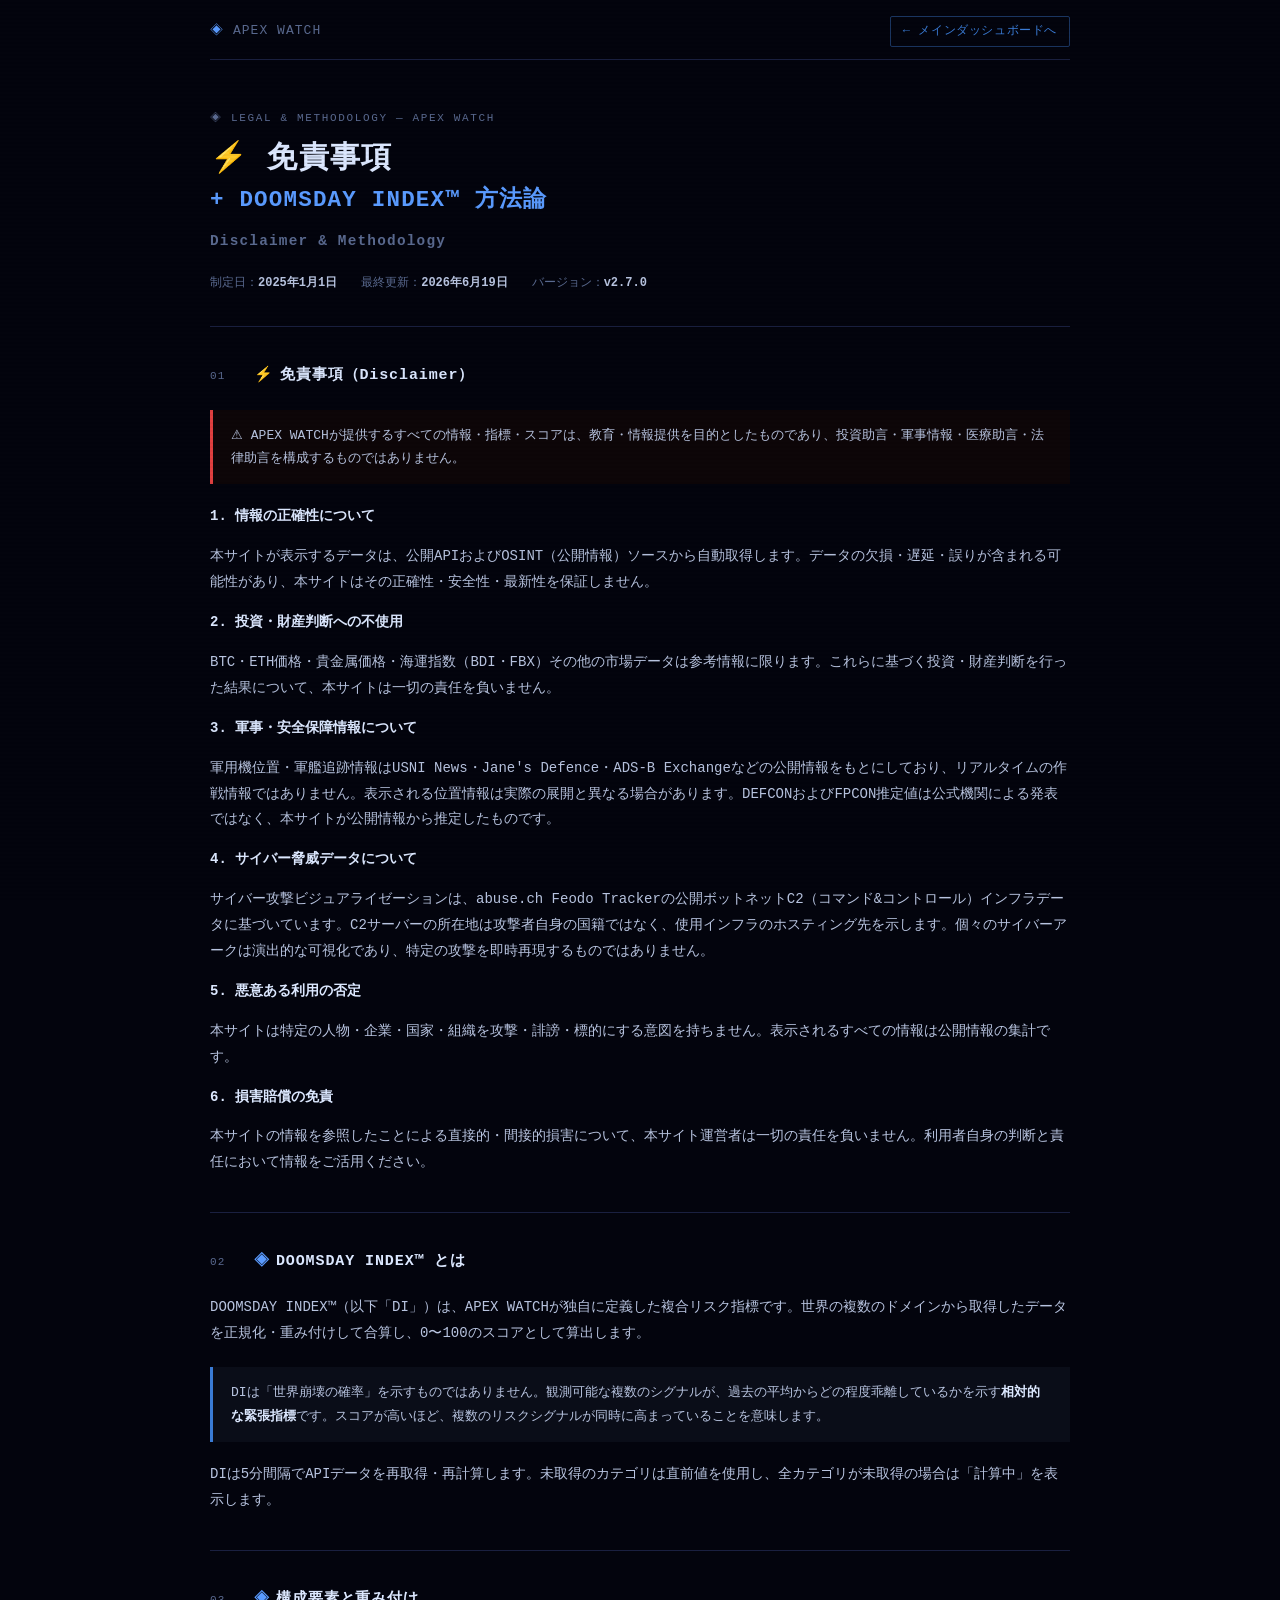
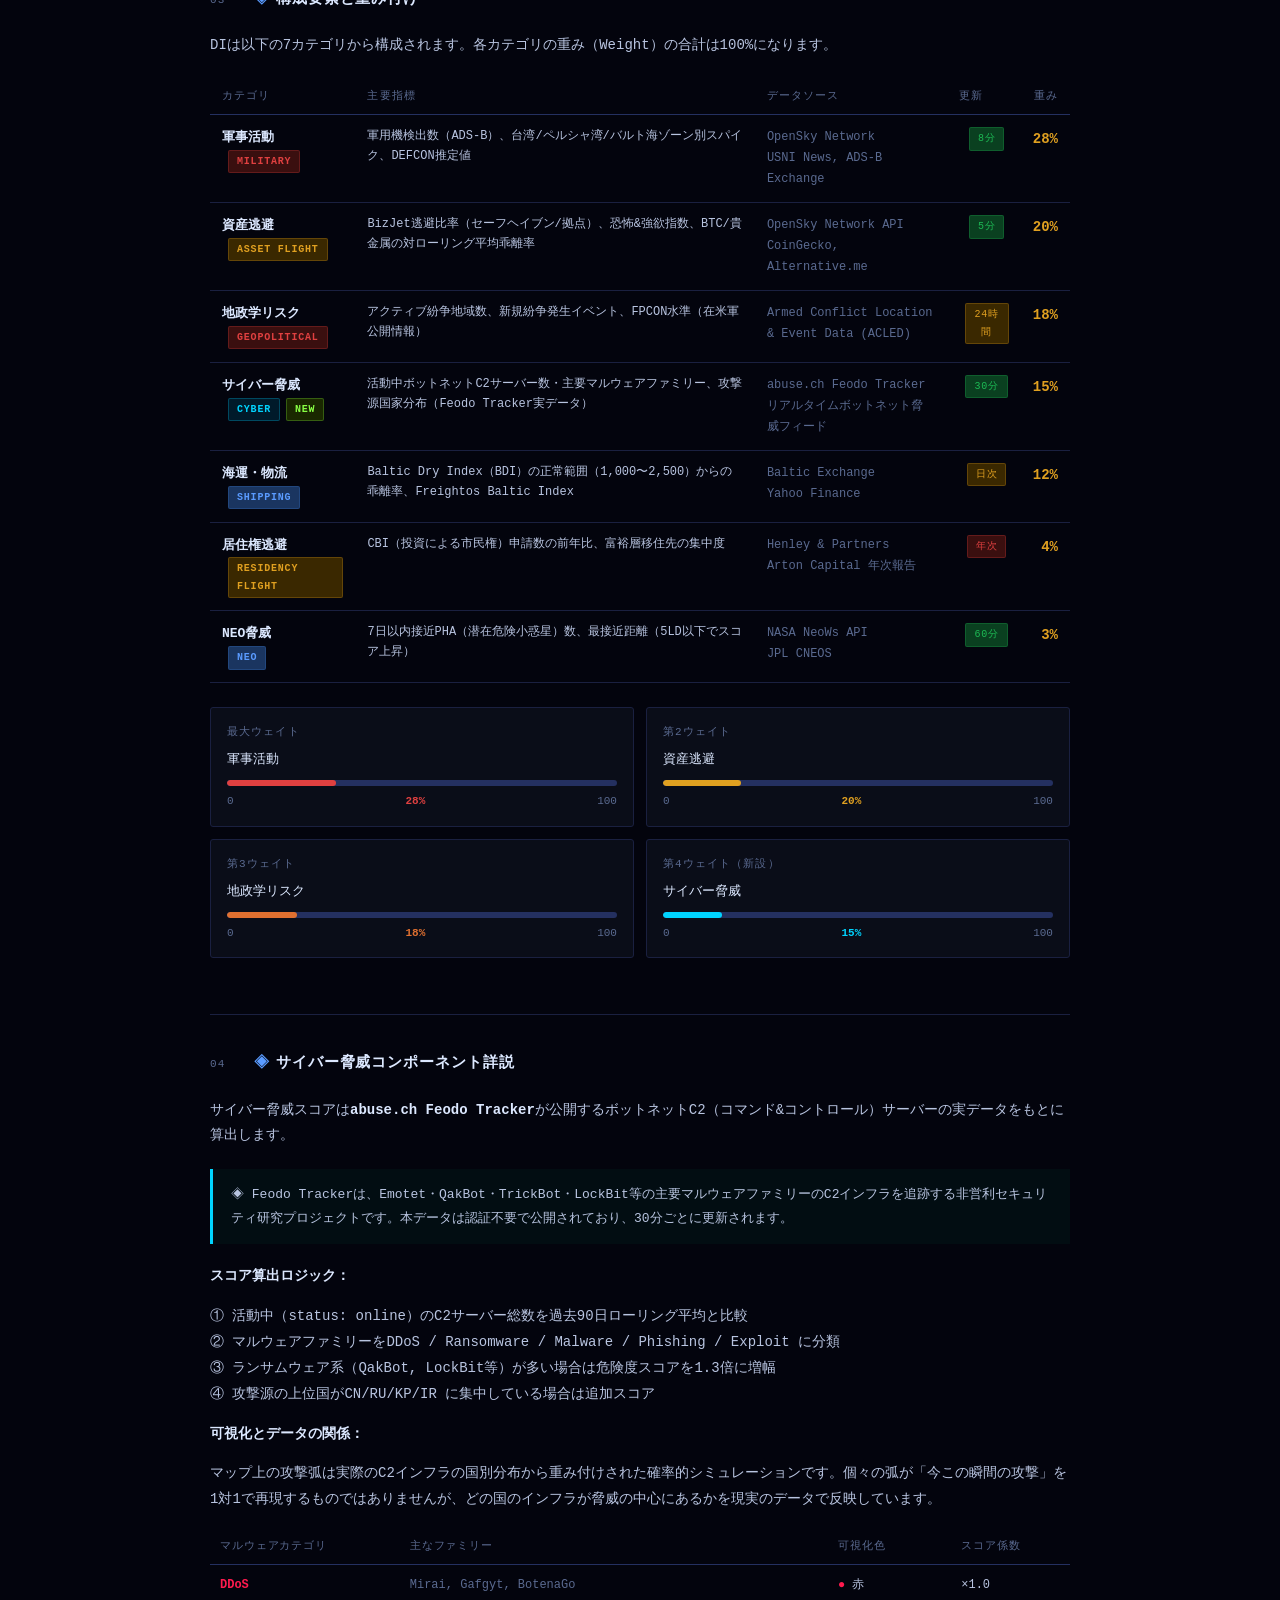
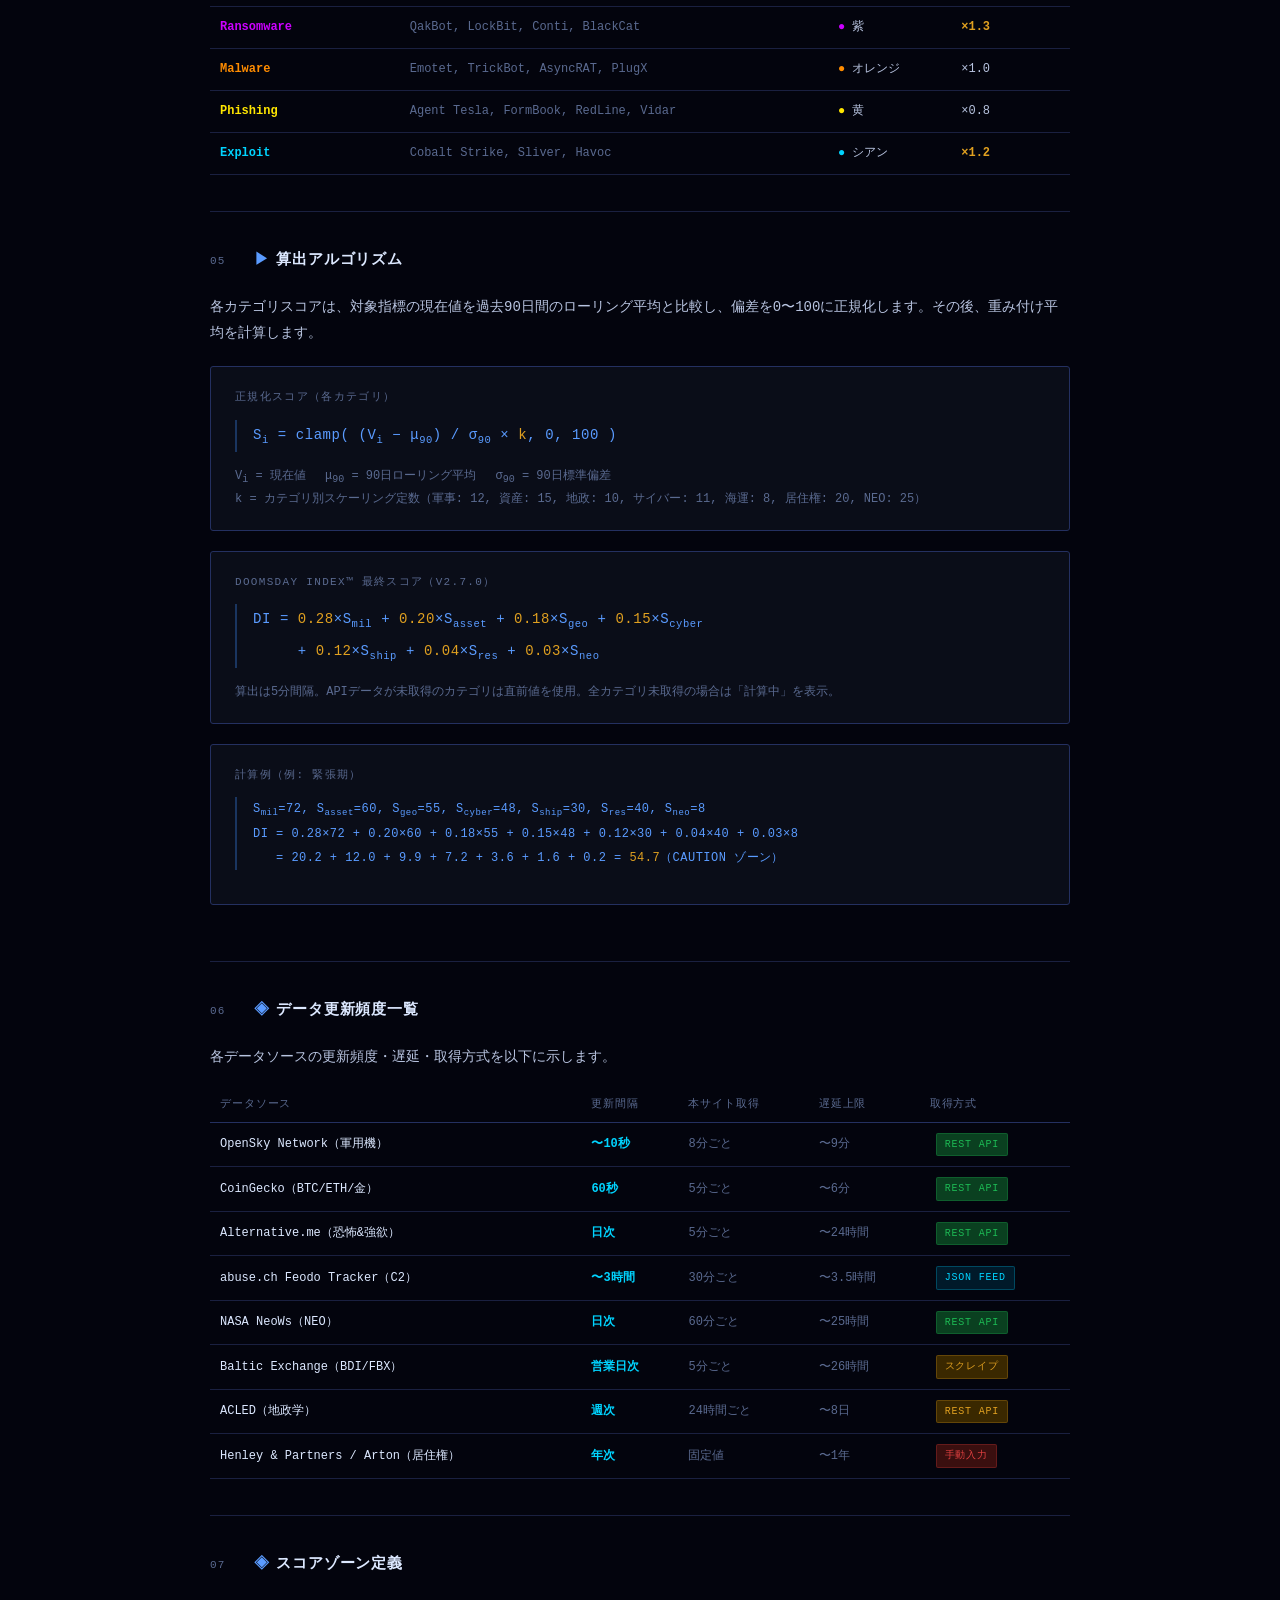
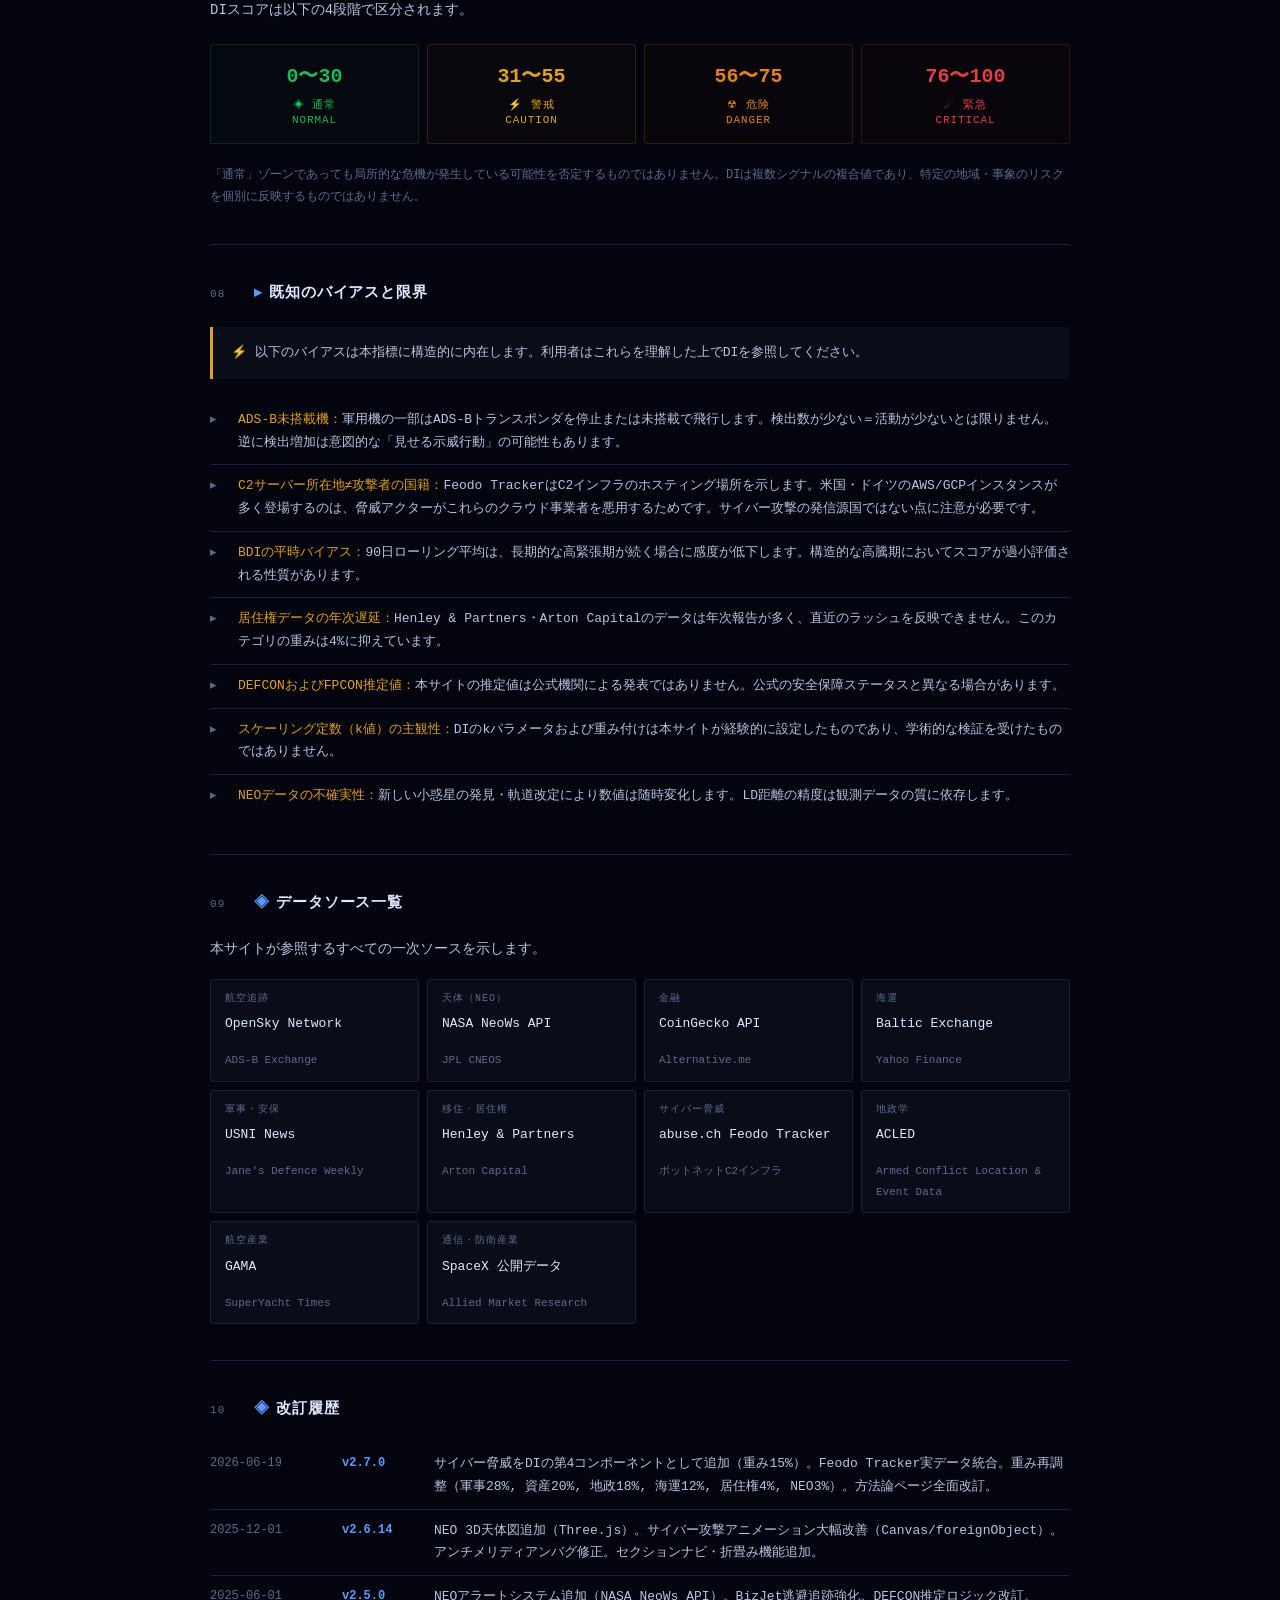
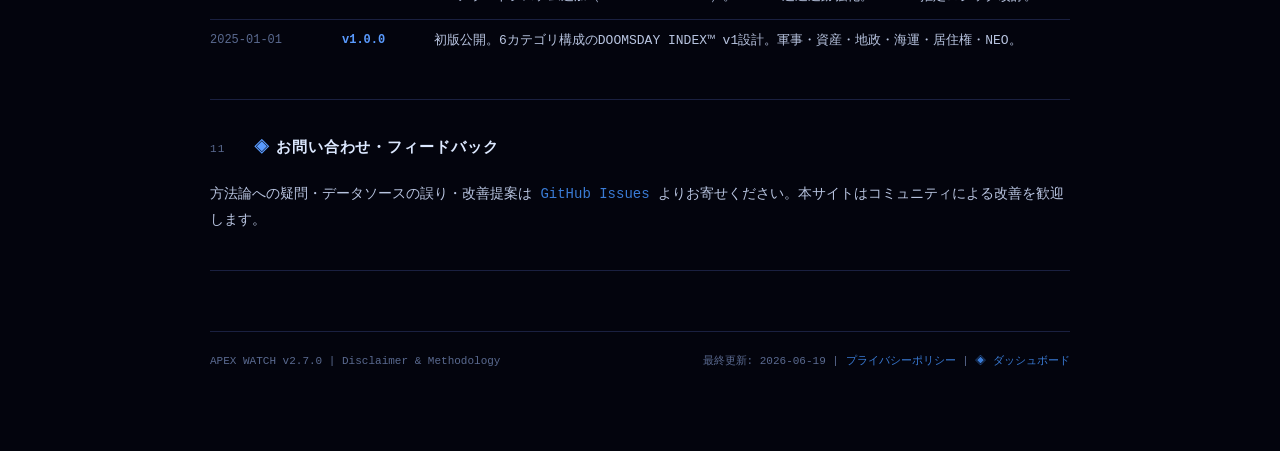
==== disclaimer.html @ a7c9d763 "docs: add disclaimer/methodology and privacy policy pages; update footer links" ====
<!DOCTYPE html>
<html lang="ja">
<head>
<meta charset="UTF-8">
<meta name="viewport" content="width=device-width, initial-scale=1.0">
<title>免責事項・方法論 — APEX WATCH</title>
<meta name="description" content="APEX WATCHの免責事項およびDOOMSDAY INDEX™の算出方法論・指標の定義・重み付け・限界について。">
<meta name="robots" content="index, follow">
<meta name="theme-color" content="#03040d">
<style>
  :root {
    --bg:           #03040d;
    --bg2:          #07090f;
    --panel:        #0a0d18;
    --border:       #1a2040;
    --border2:      #243060;
    --text:         #b8c4e0;
    --text-dim:     #5a6a90;
    --text-bright:  #dce8ff;
    --accent:       #3a7bd5;
    --accent2:      #5a9bff;
    --accent-dim:   #1a3560;
    --green:        #1db954;
    --green-dim:    #0a4020;
    --amber:        #e0a020;
    --amber-dim:    #3a2800;
    --red:          #e04040;
    --red-dim:      #3a0f0f;
    --cyan:         #00d4ff;
    --purple:       #cc00ff;
    --mono: 'Courier New', 'Lucida Console', monospace;
  }
  * { box-sizing: border-box; margin: 0; padding: 0; }
  html { background: var(--bg); color: var(--text); font-family: var(--mono); font-size: 14px; line-height: 1.75; }
  body { max-width: 900px; margin: 0 auto; padding: 0 20px 80px; }

  /* ─── ヘッダー ─── */
  .site-header {
    border-bottom: 1px solid var(--border);
    padding: 16px 0 12px;
    display: flex; align-items: center; justify-content: space-between; flex-wrap: wrap; gap: 8px;
  }
  .site-logo { font-size: 13px; color: var(--text-dim); text-decoration: none; letter-spacing: 0.08em; }
  .site-logo span { color: var(--accent2); }
  .back-link {
    font-size: 12px; color: var(--accent); text-decoration: none;
    border: 1px solid var(--accent-dim); padding: 4px 12px; border-radius: 2px;
    letter-spacing: 0.05em; transition: background 0.15s;
  }
  .back-link:hover { background: var(--accent-dim); }

  /* ─── ヒーロー ─── */
  .page-hero { padding: 48px 0 32px; border-bottom: 1px solid var(--border); }
  .page-eyebrow { font-size: 11px; color: var(--text-dim); letter-spacing: 0.15em; text-transform: uppercase; margin-bottom: 12px; }
  .page-title { font-size: clamp(20px, 4vw, 30px); color: var(--text-bright); letter-spacing: 0.04em; line-height: 1.3; margin-bottom: 16px; }
  .page-title span { color: var(--accent2); }
  .page-meta { font-size: 12px; color: var(--text-dim); display: flex; gap: 24px; flex-wrap: wrap; }
  .page-meta strong { color: var(--text); }

  /* ─── セクション ─── */
  .section { padding: 36px 0; border-bottom: 1px solid var(--border); }
  .section:last-child { border-bottom: none; }
  .section-header { display: flex; align-items: baseline; gap: 12px; margin-bottom: 20px; }
  .section-num { font-size: 11px; color: var(--text-dim); letter-spacing: 0.1em; min-width: 32px; }
  .section-title { font-size: 15px; color: var(--text-bright); letter-spacing: 0.06em; }
  .section-title .sym { color: var(--accent2); margin-right: 6px; }

  p { color: var(--text); line-height: 1.85; margin-bottom: 14px; }
  p:last-child { margin-bottom: 0; }
  strong { color: var(--text-bright); }

  /* ─── バッジ ─── */
  .badge {
    display: inline-block; font-size: 10px; letter-spacing: 0.08em; text-transform: uppercase;
    padding: 2px 8px; border-radius: 2px; vertical-align: middle; margin-left: 6px;
  }
  .badge-green  { background: var(--green-dim);   color: var(--green);   border: 1px solid #1db95440; }
  .badge-amber  { background: var(--amber-dim);   color: var(--amber);   border: 1px solid #e0a02040; }
  .badge-red    { background: var(--red-dim);      color: var(--red);     border: 1px solid #e0404040; }
  .badge-blue   { background: var(--accent-dim);   color: var(--accent2); border: 1px solid #3a7bd540; }
  .badge-cyan   { background: #001a2a;             color: var(--cyan);    border: 1px solid #00d4ff40; }
  .badge-purple { background: #1a002a;             color: var(--purple);  border: 1px solid #cc00ff40; }
  .badge-new    { background: #1a2800; color: #88ff44; border: 1px solid #88ff4440; }

  /* ─── ハイライトブロック ─── */
  .hl { background: var(--panel); border-left: 3px solid var(--accent); padding: 14px 18px; margin: 20px 0; font-size: 13px; line-height: 1.8; }
  .hl.amber  { border-color: var(--amber); }
  .hl.red    { border-color: var(--red);   background: #0d0608; }
  .hl.green  { border-color: var(--green); }
  .hl.cyan   { border-color: var(--cyan);  background: #020d12; }

  /* ─── 構成要素テーブル ─── */
  .index-table { width: 100%; border-collapse: collapse; margin-top: 20px; font-size: 13px; }
  .index-table th {
    text-align: left; font-size: 11px; color: var(--text-dim);
    letter-spacing: 0.1em; text-transform: uppercase;
    padding: 8px 12px; border-bottom: 1px solid var(--border2); font-weight: normal;
  }
  .index-table td { padding: 12px 12px; border-bottom: 1px solid var(--border); vertical-align: top; }
  .index-table tr:hover td { background: var(--panel); }
  .col-name { color: var(--text-bright); font-weight: bold; }
  .col-src  { color: var(--text-dim); font-size: 12px; }
  .col-wt   { color: var(--amber); font-size: 14px; font-weight: bold; text-align: right; white-space: nowrap; }
  .col-fresh { font-size: 11px; text-align: center; }
  .col-desc  { color: var(--text); font-size: 12px; line-height: 1.65; }

  /* ─── ゲージ可視化 ─── */
  .gauge-row { display: grid; grid-template-columns: 1fr 1fr; gap: 12px; margin: 20px 0; }
  @media (max-width: 580px) { .gauge-row { grid-template-columns: 1fr; } }
  .gauge-card { background: var(--panel); border: 1px solid var(--border); border-radius: 3px; padding: 14px 16px; }
  .gauge-label { font-size: 11px; color: var(--text-dim); letter-spacing: 0.1em; text-transform: uppercase; margin-bottom: 6px; }
  .gauge-name  { font-size: 13px; color: var(--text-bright); margin-bottom: 8px; }
  .gauge-bar   { height: 6px; background: var(--border2); border-radius: 3px; overflow: hidden; margin-bottom: 6px; }
  .gauge-fill  { height: 100%; border-radius: 3px; }
  .gauge-meta  { font-size: 11px; color: var(--text-dim); display: flex; justify-content: space-between; }

  /* ─── アルゴリズム表示 ─── */
  .algo-block { background: var(--panel); border: 1px solid var(--border2); padding: 20px 24px; margin: 20px 0; border-radius: 3px; }
  .algo-label { font-size: 11px; color: var(--text-dim); letter-spacing: 0.12em; text-transform: uppercase; margin-bottom: 12px; }
  .algo-formula {
    font-size: 14px; color: var(--accent2); letter-spacing: 0.04em; line-height: 2.2;
    border-left: 2px solid var(--accent-dim); padding-left: 16px; margin-bottom: 14px;
    overflow-x: auto;
  }
  .algo-formula em { color: var(--amber); font-style: normal; }
  .algo-formula sub { font-size: 0.75em; }
  .algo-note { font-size: 12px; color: var(--text-dim); line-height: 1.75; }

  /* ─── スコアゾーン ─── */
  .zone-grid { display: grid; grid-template-columns: repeat(4, 1fr); gap: 8px; margin: 20px 0; }
  @media (max-width: 500px) { .zone-grid { grid-template-columns: 1fr 1fr; } }
  .zone-card { border: 1px solid; border-radius: 3px; padding: 14px; text-align: center; }
  .zone-card.z-n { border-color: #1db95430; background: #0a40201a; }
  .zone-card.z-c { border-color: #e0a02030; background: #3a28001a; }
  .zone-card.z-d { border-color: #e8820030; background: #3a20001a; }
  .zone-card.z-x { border-color: #e0404030; background: #3a0f0f1a; }
  .zone-score { font-size: 20px; font-weight: bold; margin-bottom: 4px; }
  .zone-label { font-size: 11px; letter-spacing: 0.08em; line-height: 1.4; }
  .z-n .zone-score, .z-n .zone-label { color: var(--green); }
  .z-c .zone-score, .z-c .zone-label { color: var(--amber); }
  .z-d .zone-score, .z-d .zone-label { color: #e08020; }
  .z-x .zone-score, .z-x .zone-label { color: var(--red); }

  /* ─── 更新頻度テーブル ─── */
  .freq-table { width: 100%; border-collapse: collapse; font-size: 12px; margin-top: 16px; }
  .freq-table th { font-size: 11px; color: var(--text-dim); letter-spacing: 0.08em; text-transform: uppercase; padding: 8px 10px; border-bottom: 1px solid var(--border2); font-weight: normal; text-align: left; }
  .freq-table td { padding: 10px 10px; border-bottom: 1px solid var(--border); }
  .freq-table tr:hover td { background: var(--panel); }
  .freq-source { color: var(--text-bright); }
  .freq-rate   { color: var(--cyan); font-weight: bold; }
  .freq-lag    { color: var(--text-dim); }
  .freq-mode   { font-size: 11px; }

  /* ─── バイアス・限界リスト ─── */
  .limit-list { list-style: none; margin-top: 16px; }
  .limit-list li {
    padding: 10px 0 10px 28px; border-bottom: 1px solid var(--border);
    position: relative; font-size: 13px; color: var(--text); line-height: 1.75;
  }
  .limit-list li:last-child { border-bottom: none; }
  .limit-list li::before { content: '▸'; position: absolute; left: 0; color: var(--text-dim); }
  .limit-list li .em { color: var(--amber); }

  /* ─── 改訂履歴 ─── */
  .changelog { margin-top: 16px; }
  .cl-item { display: grid; grid-template-columns: 120px 80px 1fr; gap: 12px; padding: 10px 0; border-bottom: 1px solid var(--border); font-size: 13px; align-items: start; }
  .cl-item:last-child { border-bottom: none; }
  .cl-date  { color: var(--text-dim); font-size: 12px; }
  .cl-ver   { color: var(--accent2); font-size: 12px; font-weight: bold; }
  .cl-notes { color: var(--text); }
  @media (max-width: 580px) { .cl-item { grid-template-columns: 100px 1fr; } .cl-ver { display: none; } }

  /* ─── データソースグリッド ─── */
  .ds-grid { display: grid; grid-template-columns: repeat(auto-fit, minmax(200px, 1fr)); gap: 8px; margin-top: 16px; }
  .ds-card { background: var(--panel); border: 1px solid var(--border); padding: 10px 14px; border-radius: 3px; }
  .ds-cat  { font-size: 10px; color: var(--text-dim); letter-spacing: 0.1em; text-transform: uppercase; margin-bottom: 4px; }
  .ds-name { font-size: 13px; color: var(--text-bright); }
  .ds-sub  { font-size: 11px; color: var(--text-dim); }

  code { background: var(--panel); border: 1px solid var(--border); color: var(--accent2); font-family: var(--mono); font-size: 12px; padding: 1px 6px; border-radius: 2px; }

  /* ─── フッター ─── */
  .page-footer {
    margin-top: 60px; padding-top: 20px; border-top: 1px solid var(--border);
    font-size: 11px; color: var(--text-dim); display: flex; justify-content: space-between; flex-wrap: wrap; gap: 8px;
  }
  a { color: var(--accent); text-decoration: none; }
  a:hover { color: var(--accent2); text-decoration: underline; }

  body::before {
    content: ''; position: fixed; inset: 0;
    background: repeating-linear-gradient(to bottom, transparent, transparent 2px, rgba(0,0,0,0.03) 2px, rgba(0,0,0,0.03) 4px);
    pointer-events: none; z-index: 9999;
  }
</style>
</head>
<body>

<header class="site-header">
  <a class="site-logo" href="./index.html"><span>◈</span> APEX WATCH</a>
  <a class="back-link" href="./index.html">← メインダッシュボードへ</a>
</header>

<section class="page-hero">
  <p class="page-eyebrow">◈ LEGAL &amp; METHODOLOGY — APEX WATCH</p>
  <h1 class="page-title">
    <span>⚡</span> 免責事項<br>
    <span style="font-size:0.75em;">+ DOOMSDAY INDEX™ 方法論</span><br>
    <span style="font-size:0.48em; color:var(--text-dim);">Disclaimer &amp; Methodology</span>
  </h1>
  <div class="page-meta">
    <span>制定日：<strong>2025年1月1日</strong></span>
    <span>最終更新：<strong>2026年6月19日</strong></span>
    <span>バージョン：<strong>v2.7.0</strong></span>
  </div>
</section>

<!-- 01 免責事項 -->
<section class="section">
  <div class="section-header">
    <span class="section-num">01</span>
    <h2 class="section-title"><span class="sym">⚡</span>免責事項（Disclaimer）</h2>
  </div>

  <div class="hl red">
    ⚠ APEX WATCHが提供するすべての情報・指標・スコアは、教育・情報提供を目的としたものであり、投資助言・軍事情報・医療助言・法律助言を構成するものではありません。
  </div>

  <p><strong>1. 情報の正確性について</strong></p>
  <p>本サイトが表示するデータは、公開APIおよびOSINT（公開情報）ソースから自動取得します。データの欠損・遅延・誤りが含まれる可能性があり、本サイトはその正確性・安全性・最新性を保証しません。</p>

  <p><strong>2. 投資・財産判断への不使用</strong></p>
  <p>BTC・ETH価格・貴金属価格・海運指数（BDI・FBX）その他の市場データは参考情報に限ります。これらに基づく投資・財産判断を行った結果について、本サイトは一切の責任を負いません。</p>

  <p><strong>3. 軍事・安全保障情報について</strong></p>
  <p>軍用機位置・軍艦追跡情報はUSNI News・Jane's Defence・ADS-B Exchangeなどの公開情報をもとにしており、リアルタイムの作戦情報ではありません。表示される位置情報は実際の展開と異なる場合があります。DEFCONおよびFPCON推定値は公式機関による発表ではなく、本サイトが公開情報から推定したものです。</p>

  <p><strong>4. サイバー脅威データについて</strong></p>
  <p>サイバー攻撃ビジュアライゼーションは、abuse.ch Feodo Trackerの公開ボットネットC2（コマンド&コントロール）インフラデータに基づいています。C2サーバーの所在地は攻撃者自身の国籍ではなく、使用インフラのホスティング先を示します。個々のサイバーアークは演出的な可視化であり、特定の攻撃を即時再現するものではありません。</p>

  <p><strong>5. 悪意ある利用の否定</strong></p>
  <p>本サイトは特定の人物・企業・国家・組織を攻撃・誹謗・標的にする意図を持ちません。表示されるすべての情報は公開情報の集計です。</p>

  <p><strong>6. 損害賠償の免責</strong></p>
  <p>本サイトの情報を参照したことによる直接的・間接的損害について、本サイト運営者は一切の責任を負いません。利用者自身の判断と責任において情報をご活用ください。</p>
</section>

<!-- 02 DOOMSDAY INDEX™ とは -->
<section class="section">
  <div class="section-header">
    <span class="section-num">02</span>
    <h2 class="section-title"><span class="sym">◈</span>DOOMSDAY INDEX™ とは</h2>
  </div>
  <p>DOOMSDAY INDEX™（以下「DI」）は、APEX WATCHが独自に定義した複合リスク指標です。世界の複数のドメインから取得したデータを正規化・重み付けして合算し、0〜100のスコアとして算出します。</p>
  <div class="hl">
    DIは「世界崩壊の確率」を示すものではありません。観測可能な複数のシグナルが、過去の平均からどの程度乖離しているかを示す<strong>相対的な緊張指標</strong>です。スコアが高いほど、複数のリスクシグナルが同時に高まっていることを意味します。
  </div>
  <p>DIは5分間隔でAPIデータを再取得・再計算します。未取得のカテゴリは直前値を使用し、全カテゴリが未取得の場合は「計算中」を表示します。</p>
</section>

<!-- 03 構成要素と重み付け -->
<section class="section">
  <div class="section-header">
    <span class="section-num">03</span>
    <h2 class="section-title"><span class="sym">◈</span>構成要素と重み付け</h2>
  </div>
  <p>DIは以下の7カテゴリから構成されます。各カテゴリの重み（Weight）の合計は100%になります。</p>

  <table class="index-table">
    <thead>
      <tr>
        <th>カテゴリ</th>
        <th>主要指標</th>
        <th>データソース</th>
        <th>更新</th>
        <th style="text-align:right;">重み</th>
      </tr>
    </thead>
    <tbody>
      <tr>
        <td class="col-name">軍事活動<br><span class="badge badge-red">Military</span></td>
        <td class="col-desc">軍用機検出数（ADS-B）、台湾/ペルシャ湾/バルト海ゾーン別スパイク、DEFCON推定値</td>
        <td class="col-src">OpenSky Network<br>USNI News, ADS-B Exchange</td>
        <td class="col-fresh"><span class="badge badge-green">8分</span></td>
        <td class="col-wt">28%</td>
      </tr>
      <tr>
        <td class="col-name">資産逃避<br><span class="badge badge-amber">Asset Flight</span></td>
        <td class="col-desc">BizJet逃避比率（セーフヘイブン/拠点）、恐怖&強欲指数、BTC/貴金属の対ローリング平均乖離率</td>
        <td class="col-src">OpenSky Network API<br>CoinGecko, Alternative.me</td>
        <td class="col-fresh"><span class="badge badge-green">5分</span></td>
        <td class="col-wt">20%</td>
      </tr>
      <tr>
        <td class="col-name">地政学リスク<br><span class="badge badge-red">Geopolitical</span></td>
        <td class="col-desc">アクティブ紛争地域数、新規紛争発生イベント、FPCON水準（在米軍公開情報）</td>
        <td class="col-src">Armed Conflict Location<br>&amp; Event Data (ACLED)</td>
        <td class="col-fresh"><span class="badge badge-amber">24時間</span></td>
        <td class="col-wt">18%</td>
      </tr>
      <tr>
        <td class="col-name">サイバー脅威<br><span class="badge badge-cyan">Cyber</span><span class="badge badge-new">NEW</span></td>
        <td class="col-desc">活動中ボットネットC2サーバー数・主要マルウェアファミリー、攻撃源国家分布（Feodo Tracker実データ）</td>
        <td class="col-src">abuse.ch Feodo Tracker<br>リアルタイムボットネット脅威フィード</td>
        <td class="col-fresh"><span class="badge badge-green">30分</span></td>
        <td class="col-wt">15%</td>
      </tr>
      <tr>
        <td class="col-name">海運・物流<br><span class="badge badge-blue">Shipping</span></td>
        <td class="col-desc">Baltic Dry Index（BDI）の正常範囲（1,000〜2,500）からの乖離率、Freightos Baltic Index</td>
        <td class="col-src">Baltic Exchange<br>Yahoo Finance</td>
        <td class="col-fresh"><span class="badge badge-amber">日次</span></td>
        <td class="col-wt">12%</td>
      </tr>
      <tr>
        <td class="col-name">居住権逃避<br><span class="badge badge-amber">Residency Flight</span></td>
        <td class="col-desc">CBI（投資による市民権）申請数の前年比、富裕層移住先の集中度</td>
        <td class="col-src">Henley &amp; Partners<br>Arton Capital 年次報告</td>
        <td class="col-fresh"><span class="badge badge-red">年次</span></td>
        <td class="col-wt">4%</td>
      </tr>
      <tr>
        <td class="col-name">NEO脅威<br><span class="badge badge-blue">NEO</span></td>
        <td class="col-desc">7日以内接近PHA（潜在危険小惑星）数、最接近距離（5LD以下でスコア上昇）</td>
        <td class="col-src">NASA NeoWs API<br>JPL CNEOS</td>
        <td class="col-fresh"><span class="badge badge-green">60分</span></td>
        <td class="col-wt">3%</td>
      </tr>
    </tbody>
  </table>

  <div class="gauge-row" style="margin-top:24px;">
    <div class="gauge-card">
      <p class="gauge-label">最大ウェイト</p>
      <p class="gauge-name">軍事活動</p>
      <div class="gauge-bar"><div class="gauge-fill" style="width:28%; background:#e04040;"></div></div>
      <div class="gauge-meta"><span>0</span><span style="color:#e04040; font-weight:bold;">28%</span><span>100</span></div>
    </div>
    <div class="gauge-card">
      <p class="gauge-label">第2ウェイト</p>
      <p class="gauge-name">資産逃避</p>
      <div class="gauge-bar"><div class="gauge-fill" style="width:20%; background:#e0a020;"></div></div>
      <div class="gauge-meta"><span>0</span><span style="color:#e0a020; font-weight:bold;">20%</span><span>100</span></div>
    </div>
    <div class="gauge-card">
      <p class="gauge-label">第3ウェイト</p>
      <p class="gauge-name">地政学リスク</p>
      <div class="gauge-bar"><div class="gauge-fill" style="width:18%; background:#e07030;"></div></div>
      <div class="gauge-meta"><span>0</span><span style="color:#e07030; font-weight:bold;">18%</span><span>100</span></div>
    </div>
    <div class="gauge-card">
      <p class="gauge-label">第4ウェイト（新設）</p>
      <p class="gauge-name">サイバー脅威</p>
      <div class="gauge-bar"><div class="gauge-fill" style="width:15%; background:#00d4ff;"></div></div>
      <div class="gauge-meta"><span>0</span><span style="color:#00d4ff; font-weight:bold;">15%</span><span>100</span></div>
    </div>
  </div>
</section>

<!-- 04 サイバーコンポーネント詳説 -->
<section class="section">
  <div class="section-header">
    <span class="section-num">04</span>
    <h2 class="section-title"><span class="sym">◈</span>サイバー脅威コンポーネント詳説</h2>
  </div>
  <p>サイバー脅威スコアは<strong>abuse.ch Feodo Tracker</strong>が公開するボットネットC2（コマンド&コントロール）サーバーの実データをもとに算出します。</p>

  <div class="hl cyan">
    ◈ Feodo Trackerは、Emotet・QakBot・TrickBot・LockBit等の主要マルウェアファミリーのC2インフラを追跡する非営利セキュリティ研究プロジェクトです。本データは認証不要で公開されており、30分ごとに更新されます。
  </div>

  <p><strong>スコア算出ロジック：</strong></p>
  <p>① 活動中（status: online）のC2サーバー総数を過去90日ローリング平均と比較<br>
  ② マルウェアファミリーをDDoS / Ransomware / Malware / Phishing / Exploit に分類<br>
  ③ ランサムウェア系（QakBot, LockBit等）が多い場合は危険度スコアを1.3倍に増幅<br>
  ④ 攻撃源の上位国がCN/RU/KP/IR に集中している場合は追加スコア</p>

  <p><strong>可視化とデータの関係：</strong></p>
  <p>マップ上の攻撃弧は実際のC2インフラの国別分布から重み付けされた確率的シミュレーションです。個々の弧が「今この瞬間の攻撃」を1対1で再現するものではありませんが、どの国のインフラが脅威の中心にあるかを現実のデータで反映しています。</p>

  <table class="freq-table" style="margin-top:16px;">
    <thead>
      <tr>
        <th>マルウェアカテゴリ</th>
        <th>主なファミリー</th>
        <th>可視化色</th>
        <th>スコア係数</th>
      </tr>
    </thead>
    <tbody>
      <tr>
        <td style="color:#ff1a4e; font-weight:bold;">DDoS</td>
        <td style="color:var(--text-dim); font-size:12px;">Mirai, Gafgyt, BotenaGo</td>
        <td><span style="color:#ff1a4e;">●</span> 赤</td>
        <td style="color:var(--text);">×1.0</td>
      </tr>
      <tr>
        <td style="color:#cc00ff; font-weight:bold;">Ransomware</td>
        <td style="color:var(--text-dim); font-size:12px;">QakBot, LockBit, Conti, BlackCat</td>
        <td><span style="color:#cc00ff;">●</span> 紫</td>
        <td style="color:var(--amber); font-weight:bold;">×1.3</td>
      </tr>
      <tr>
        <td style="color:#ff8c00; font-weight:bold;">Malware</td>
        <td style="color:var(--text-dim); font-size:12px;">Emotet, TrickBot, AsyncRAT, PlugX</td>
        <td><span style="color:#ff8c00;">●</span> オレンジ</td>
        <td style="color:var(--text);">×1.0</td>
      </tr>
      <tr>
        <td style="color:#ffe600; font-weight:bold;">Phishing</td>
        <td style="color:var(--text-dim); font-size:12px;">Agent Tesla, FormBook, RedLine, Vidar</td>
        <td><span style="color:#ffe600;">●</span> 黄</td>
        <td style="color:var(--text);">×0.8</td>
      </tr>
      <tr>
        <td style="color:#00d4ff; font-weight:bold;">Exploit</td>
        <td style="color:var(--text-dim); font-size:12px;">Cobalt Strike, Sliver, Havoc</td>
        <td><span style="color:#00d4ff;">●</span> シアン</td>
        <td style="color:var(--amber); font-weight:bold;">×1.2</td>
      </tr>
    </tbody>
  </table>
</section>

<!-- 05 算出アルゴリズム -->
<section class="section">
  <div class="section-header">
    <span class="section-num">05</span>
    <h2 class="section-title"><span class="sym">▶</span>算出アルゴリズム</h2>
  </div>
  <p>各カテゴリスコアは、対象指標の現在値を過去90日間のローリング平均と比較し、偏差を0〜100に正規化します。その後、重み付け平均を計算します。</p>

  <div class="algo-block">
    <p class="algo-label">正規化スコア（各カテゴリ）</p>
    <div class="algo-formula">
      S<sub>i</sub> = clamp( (V<sub>i</sub> − μ<sub>90</sub>) / σ<sub>90</sub> × <em>k</em>, 0, 100 )
    </div>
    <p class="algo-note">
      V<sub>i</sub> = 現在値 　μ<sub>90</sub> = 90日ローリング平均 　σ<sub>90</sub> = 90日標準偏差<br>
      k = カテゴリ別スケーリング定数（軍事: 12, 資産: 15, 地政: 10, サイバー: 11, 海運: 8, 居住権: 20, NEO: 25）
    </p>
  </div>

  <div class="algo-block" style="margin-top:12px;">
    <p class="algo-label">DOOMSDAY INDEX™ 最終スコア（v2.7.0）</p>
    <div class="algo-formula">
      DI = <em>0.28</em>×S<sub>mil</sub> + <em>0.20</em>×S<sub>asset</sub> + <em>0.18</em>×S<sub>geo</sub> + <em>0.15</em>×S<sub>cyber</sub><br>
      &nbsp;&nbsp;&nbsp;&nbsp;&nbsp;+ <em>0.12</em>×S<sub>ship</sub> + <em>0.04</em>×S<sub>res</sub> + <em>0.03</em>×S<sub>neo</sub>
    </div>
    <p class="algo-note">算出は5分間隔。APIデータが未取得のカテゴリは直前値を使用。全カテゴリ未取得の場合は「計算中」を表示。</p>
  </div>

  <div class="algo-block" style="margin-top:12px;">
    <p class="algo-label">計算例（例: 緊張期）</p>
    <div class="algo-formula" style="font-size:12px; line-height:2;">
      S<sub>mil</sub>=72, S<sub>asset</sub>=60, S<sub>geo</sub>=55, S<sub>cyber</sub>=48, S<sub>ship</sub>=30, S<sub>res</sub>=40, S<sub>neo</sub>=8<br>
      DI = 0.28×72 + 0.20×60 + 0.18×55 + 0.15×48 + 0.12×30 + 0.04×40 + 0.03×8<br>
      &nbsp;&nbsp;&nbsp;= 20.2 + 12.0 + 9.9 + 7.2 + 3.6 + 1.6 + 0.2 = <em>54.7</em>（CAUTION ゾーン）
    </div>
  </div>
</section>

<!-- 06 データ更新頻度 -->
<section class="section">
  <div class="section-header">
    <span class="section-num">06</span>
    <h2 class="section-title"><span class="sym">◈</span>データ更新頻度一覧</h2>
  </div>
  <p>各データソースの更新頻度・遅延・取得方式を以下に示します。</p>
  <table class="freq-table">
    <thead>
      <tr><th>データソース</th><th>更新間隔</th><th>本サイト取得</th><th>遅延上限</th><th>取得方式</th></tr>
    </thead>
    <tbody>
      <tr>
        <td class="freq-source">OpenSky Network（軍用機）</td>
        <td class="freq-rate">〜10秒</td>
        <td class="freq-lag">8分ごと</td>
        <td class="freq-lag">〜9分</td>
        <td class="freq-mode"><span class="badge badge-green">REST API</span></td>
      </tr>
      <tr>
        <td class="freq-source">CoinGecko（BTC/ETH/金）</td>
        <td class="freq-rate">60秒</td>
        <td class="freq-lag">5分ごと</td>
        <td class="freq-lag">〜6分</td>
        <td class="freq-mode"><span class="badge badge-green">REST API</span></td>
      </tr>
      <tr>
        <td class="freq-source">Alternative.me（恐怖&強欲）</td>
        <td class="freq-rate">日次</td>
        <td class="freq-lag">5分ごと</td>
        <td class="freq-lag">〜24時間</td>
        <td class="freq-mode"><span class="badge badge-green">REST API</span></td>
      </tr>
      <tr>
        <td class="freq-source">abuse.ch Feodo Tracker（C2）</td>
        <td class="freq-rate">〜3時間</td>
        <td class="freq-lag">30分ごと</td>
        <td class="freq-lag">〜3.5時間</td>
        <td class="freq-mode"><span class="badge badge-cyan">JSON Feed</span></td>
      </tr>
      <tr>
        <td class="freq-source">NASA NeoWs（NEO）</td>
        <td class="freq-rate">日次</td>
        <td class="freq-lag">60分ごと</td>
        <td class="freq-lag">〜25時間</td>
        <td class="freq-mode"><span class="badge badge-green">REST API</span></td>
      </tr>
      <tr>
        <td class="freq-source">Baltic Exchange（BDI/FBX）</td>
        <td class="freq-rate">営業日次</td>
        <td class="freq-lag">5分ごと</td>
        <td class="freq-lag">〜26時間</td>
        <td class="freq-mode"><span class="badge badge-amber">スクレイプ</span></td>
      </tr>
      <tr>
        <td class="freq-source">ACLED（地政学）</td>
        <td class="freq-rate">週次</td>
        <td class="freq-lag">24時間ごと</td>
        <td class="freq-lag">〜8日</td>
        <td class="freq-mode"><span class="badge badge-amber">REST API</span></td>
      </tr>
      <tr>
        <td class="freq-source">Henley &amp; Partners / Arton（居住権）</td>
        <td class="freq-rate">年次</td>
        <td class="freq-lag">固定値</td>
        <td class="freq-lag">〜1年</td>
        <td class="freq-mode"><span class="badge badge-red">手動入力</span></td>
      </tr>
    </tbody>
  </table>
</section>

<!-- 07 スコアゾーン定義 -->
<section class="section">
  <div class="section-header">
    <span class="section-num">07</span>
    <h2 class="section-title"><span class="sym">◈</span>スコアゾーン定義</h2>
  </div>
  <p>DIスコアは以下の4段階で区分されます。</p>
  <div class="zone-grid">
    <div class="zone-card z-n">
      <div class="zone-score">0〜30</div>
      <div class="zone-label">◈ 通常<br>NORMAL</div>
    </div>
    <div class="zone-card z-c">
      <div class="zone-score">31〜55</div>
      <div class="zone-label">⚡ 警戒<br>CAUTION</div>
    </div>
    <div class="zone-card z-d">
      <div class="zone-score">56〜75</div>
      <div class="zone-label">☢ 危険<br>DANGER</div>
    </div>
    <div class="zone-card z-x">
      <div class="zone-score">76〜100</div>
      <div class="zone-label">☄ 緊急<br>CRITICAL</div>
    </div>
  </div>
  <p style="margin-top:16px; font-size:12px; color:var(--text-dim);">
    「通常」ゾーンであっても局所的な危機が発生している可能性を否定するものではありません。DIは複数シグナルの複合値であり、特定の地域・事象のリスクを個別に反映するものではありません。
  </p>
</section>

<!-- 08 既知のバイアスと限界 -->
<section class="section">
  <div class="section-header">
    <span class="section-num">08</span>
    <h2 class="section-title"><span class="sym">▸</span>既知のバイアスと限界</h2>
  </div>
  <div class="hl amber">
    ⚡ 以下のバイアスは本指標に構造的に内在します。利用者はこれらを理解した上でDIを参照してください。
  </div>
  <ul class="limit-list">
    <li><span class="em">ADS-B未搭載機：</span>軍用機の一部はADS-Bトランスポンダを停止または未搭載で飛行します。検出数が少ない＝活動が少ないとは限りません。逆に検出増加は意図的な「見せる示威行動」の可能性もあります。</li>
    <li><span class="em">C2サーバー所在地≠攻撃者の国籍：</span>Feodo TrackerはC2インフラのホスティング場所を示します。米国・ドイツのAWS/GCPインスタンスが多く登場するのは、脅威アクターがこれらのクラウド事業者を悪用するためです。サイバー攻撃の発信源国ではない点に注意が必要です。</li>
    <li><span class="em">BDIの平時バイアス：</span>90日ローリング平均は、長期的な高緊張期が続く場合に感度が低下します。構造的な高騰期においてスコアが過小評価される性質があります。</li>
    <li><span class="em">居住権データの年次遅延：</span>Henley &amp; Partners・Arton Capitalのデータは年次報告が多く、直近のラッシュを反映できません。このカテゴリの重みは4%に抑えています。</li>
    <li><span class="em">DEFCONおよびFPCON推定値：</span>本サイトの推定値は公式機関による発表ではありません。公式の安全保障ステータスと異なる場合があります。</li>
    <li><span class="em">スケーリング定数（k値）の主観性：</span>DIのkパラメータおよび重み付けは本サイトが経験的に設定したものであり、学術的な検証を受けたものではありません。</li>
    <li><span class="em">NEOデータの不確実性：</span>新しい小惑星の発見・軌道改定により数値は随時変化します。LD距離の精度は観測データの質に依存します。</li>
  </ul>
</section>

<!-- 09 データソース一覧 -->
<section class="section">
  <div class="section-header">
    <span class="section-num">09</span>
    <h2 class="section-title"><span class="sym">◈</span>データソース一覧</h2>
  </div>
  <p>本サイトが参照するすべての一次ソースを示します。</p>
  <div class="ds-grid">
    <div class="ds-card"><p class="ds-cat">航空追跡</p><p class="ds-name">OpenSky Network</p><p class="ds-sub">ADS-B Exchange</p></div>
    <div class="ds-card"><p class="ds-cat">天体（NEO）</p><p class="ds-name">NASA NeoWs API</p><p class="ds-sub">JPL CNEOS</p></div>
    <div class="ds-card"><p class="ds-cat">金融</p><p class="ds-name">CoinGecko API</p><p class="ds-sub">Alternative.me</p></div>
    <div class="ds-card"><p class="ds-cat">海運</p><p class="ds-name">Baltic Exchange</p><p class="ds-sub">Yahoo Finance</p></div>
    <div class="ds-card"><p class="ds-cat">軍事・安保</p><p class="ds-name">USNI News</p><p class="ds-sub">Jane's Defence Weekly</p></div>
    <div class="ds-card"><p class="ds-cat">移住・居住権</p><p class="ds-name">Henley &amp; Partners</p><p class="ds-sub">Arton Capital</p></div>
    <div class="ds-card"><p class="ds-cat">サイバー脅威</p><p class="ds-name">abuse.ch Feodo Tracker</p><p class="ds-sub">ボットネットC2インフラ</p></div>
    <div class="ds-card"><p class="ds-cat">地政学</p><p class="ds-name">ACLED</p><p class="ds-sub">Armed Conflict Location &amp; Event Data</p></div>
    <div class="ds-card"><p class="ds-cat">航空産業</p><p class="ds-name">GAMA</p><p class="ds-sub">SuperYacht Times</p></div>
    <div class="ds-card"><p class="ds-cat">通信・防衛産業</p><p class="ds-name">SpaceX 公開データ</p><p class="ds-sub">Allied Market Research</p></div>
  </div>
</section>

<!-- 10 改訂履歴 -->
<section class="section">
  <div class="section-header">
    <span class="section-num">10</span>
    <h2 class="section-title"><span class="sym">◈</span>改訂履歴</h2>
  </div>
  <div class="changelog">
    <div class="cl-item">
      <span class="cl-date">2026-06-19</span>
      <span class="cl-ver">v2.7.0</span>
      <span class="cl-notes">サイバー脅威をDIの第4コンポーネントとして追加（重み15%）。Feodo Tracker実データ統合。重み再調整（軍事28%, 資産20%, 地政18%, 海運12%, 居住権4%, NEO3%）。方法論ページ全面改訂。</span>
    </div>
    <div class="cl-item">
      <span class="cl-date">2025-12-01</span>
      <span class="cl-ver">v2.6.14</span>
      <span class="cl-notes">NEO 3D天体図追加（Three.js）。サイバー攻撃アニメーション大幅改善（Canvas/foreignObject）。アンチメリディアンバグ修正。セクションナビ・折畳み機能追加。</span>
    </div>
    <div class="cl-item">
      <span class="cl-date">2025-06-01</span>
      <span class="cl-ver">v2.5.0</span>
      <span class="cl-notes">NEOアラートシステム追加（NASA NeoWs API）。BizJet逃避追跡強化。DEFCON推定ロジック改訂。</span>
    </div>
    <div class="cl-item">
      <span class="cl-date">2025-01-01</span>
      <span class="cl-ver">v1.0.0</span>
      <span class="cl-notes">初版公開。6カテゴリ構成のDOOMSDAY INDEX™ v1設計。軍事・資産・地政・海運・居住権・NEO。</span>
    </div>
  </div>
</section>

<!-- 11 お問い合わせ -->
<section class="section">
  <div class="section-header">
    <span class="section-num">11</span>
    <h2 class="section-title"><span class="sym">◈</span>お問い合わせ・フィードバック</h2>
  </div>
  <p>方法論への疑問・データソースの誤り・改善提案は <a href="https://github.com/mojave1225-jpg/apex-watch/issues" target="_blank" rel="noopener">GitHub Issues</a> よりお寄せください。本サイトはコミュニティによる改善を歓迎します。</p>
</section>

<footer class="page-footer">
  <span>APEX WATCH v2.7.0 | Disclaimer &amp; Methodology</span>
  <span>最終更新: 2026-06-19 | <a href="./privacy.html">プライバシーポリシー</a> | <a href="./index.html">◈ ダッシュボード</a></span>
</footer>

</body>
</html>
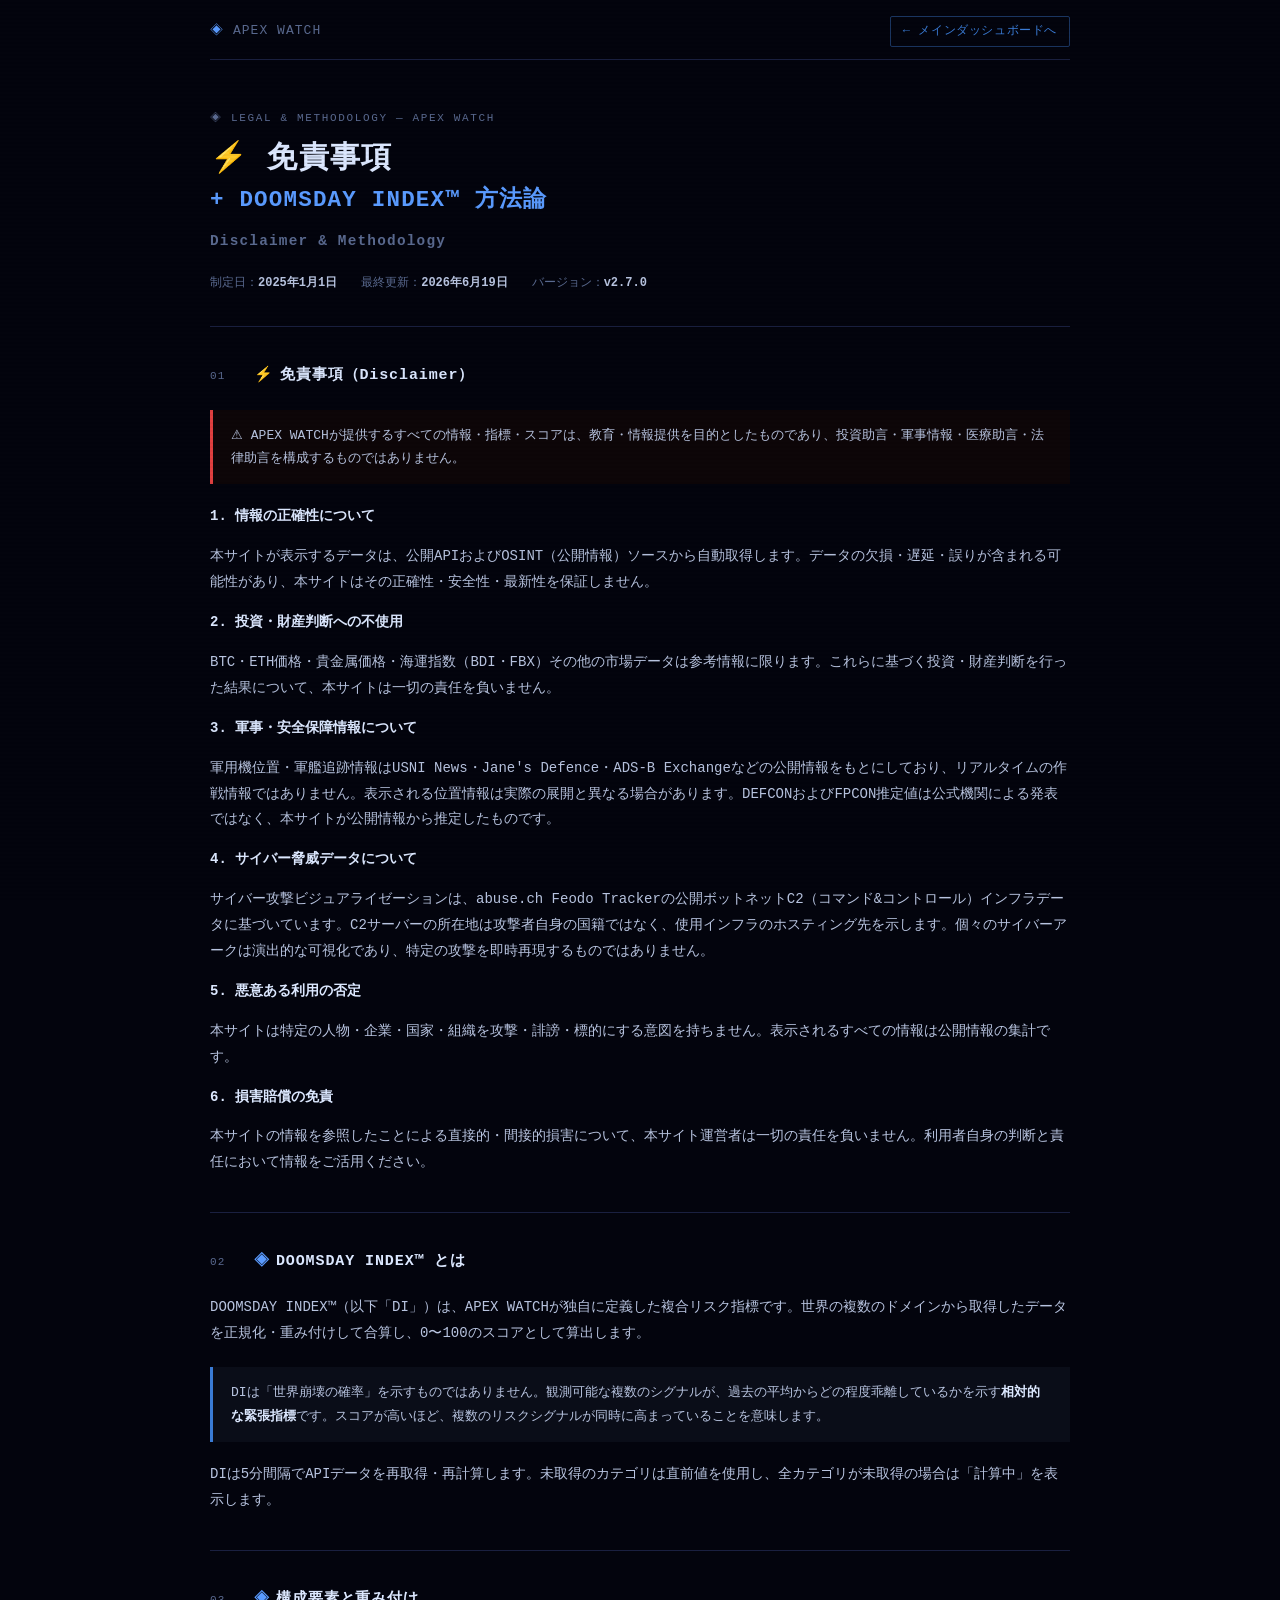
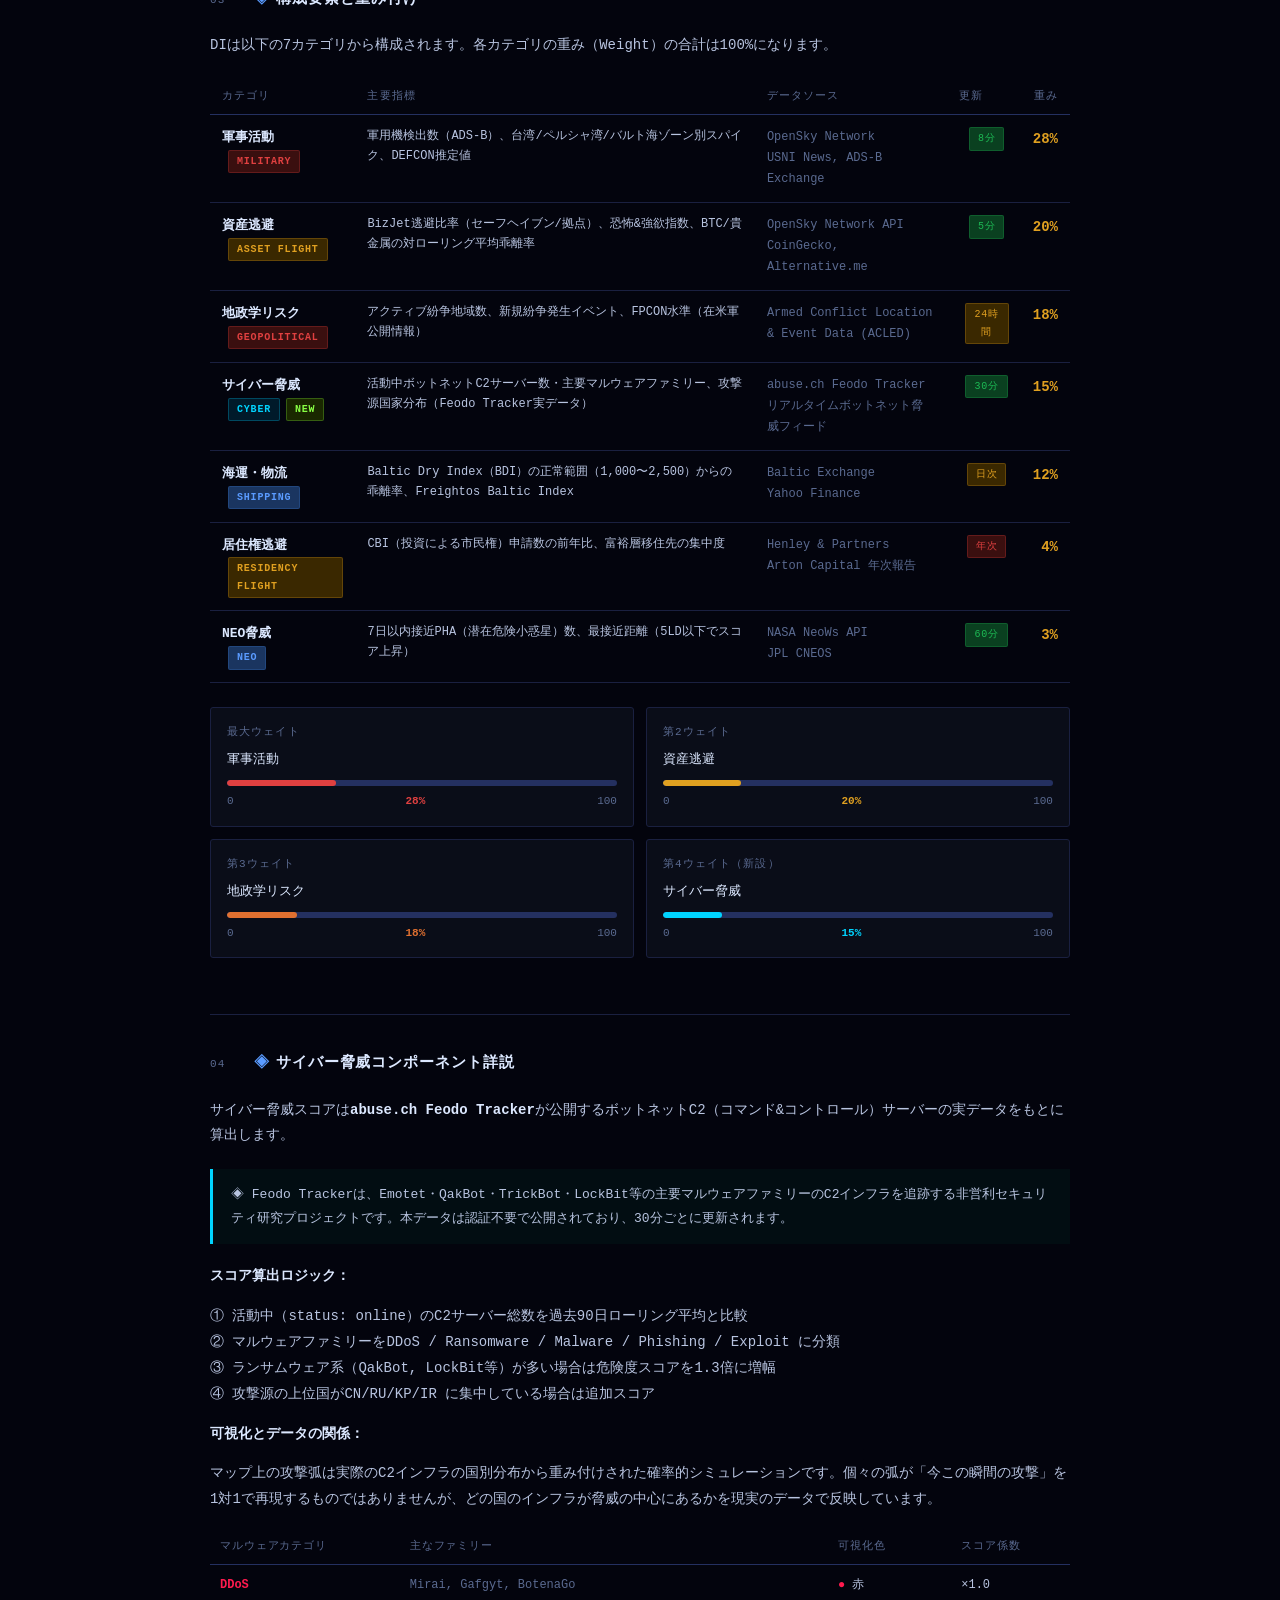
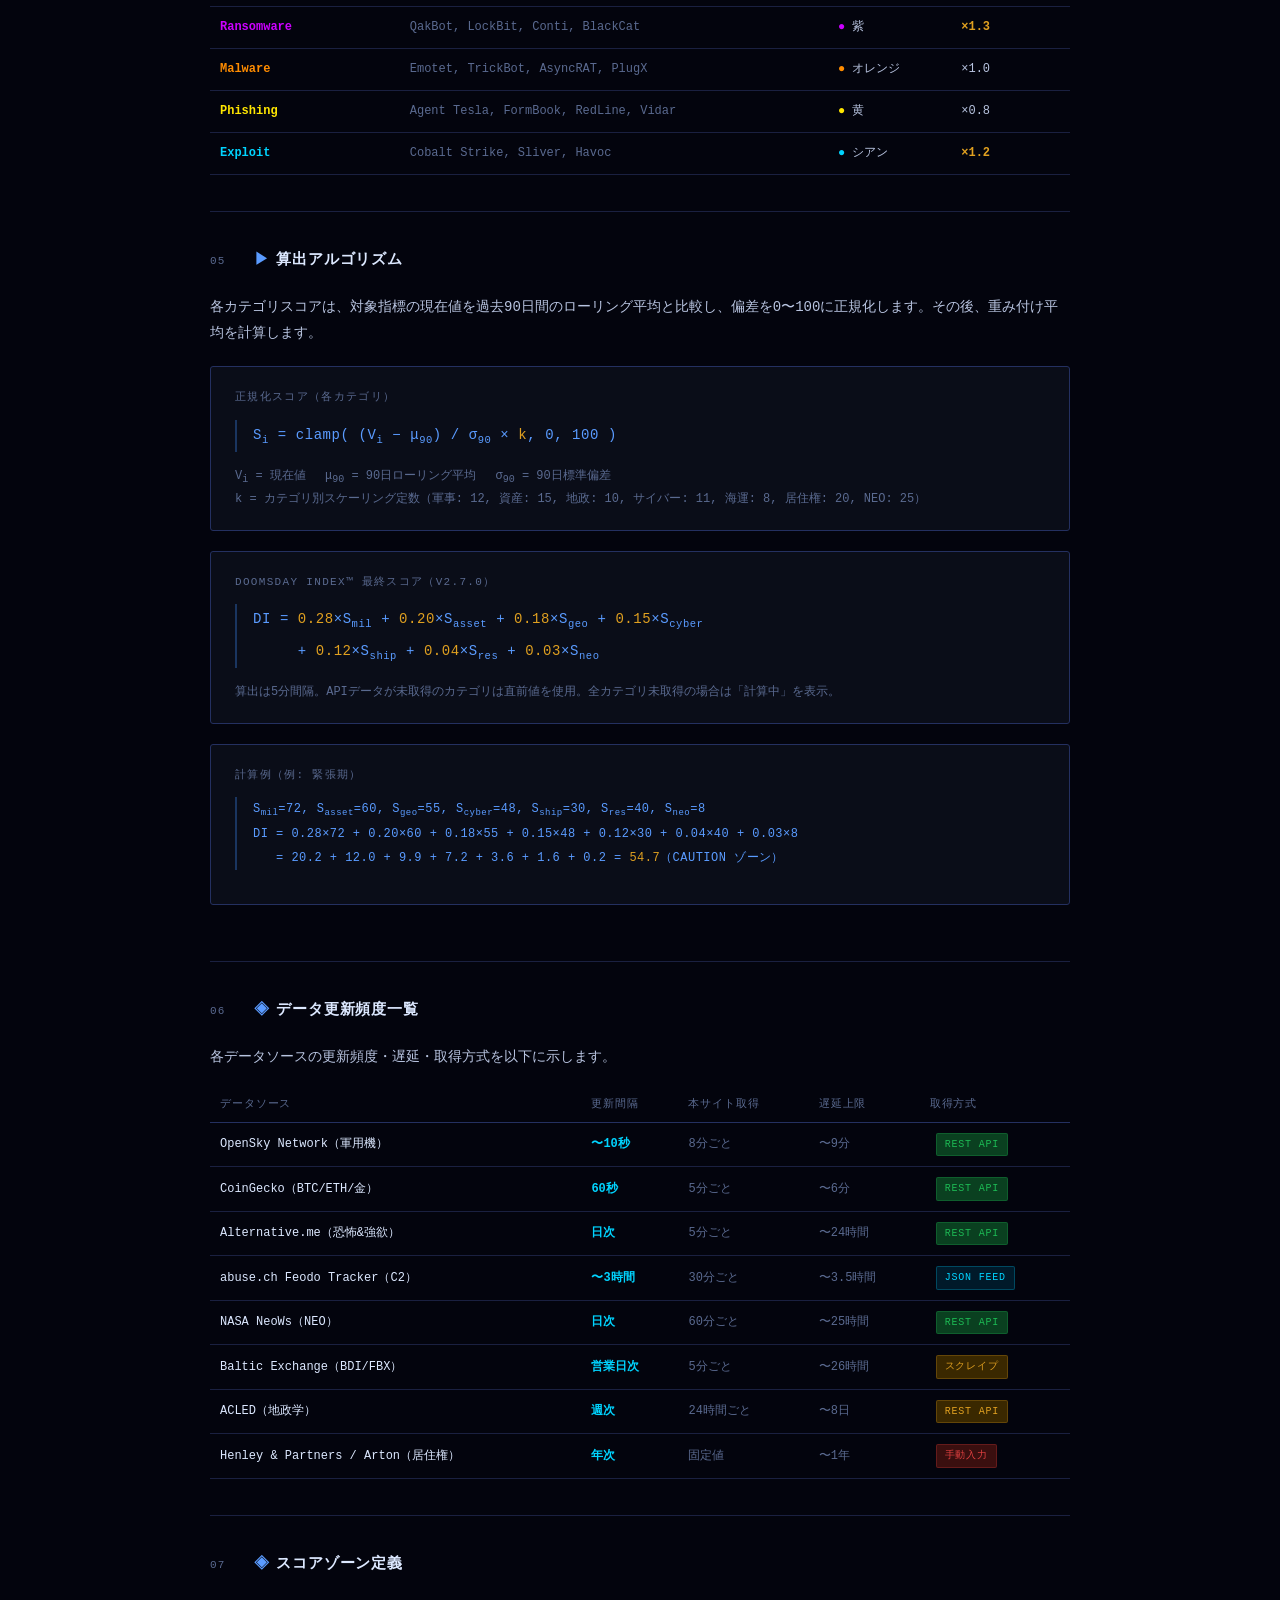
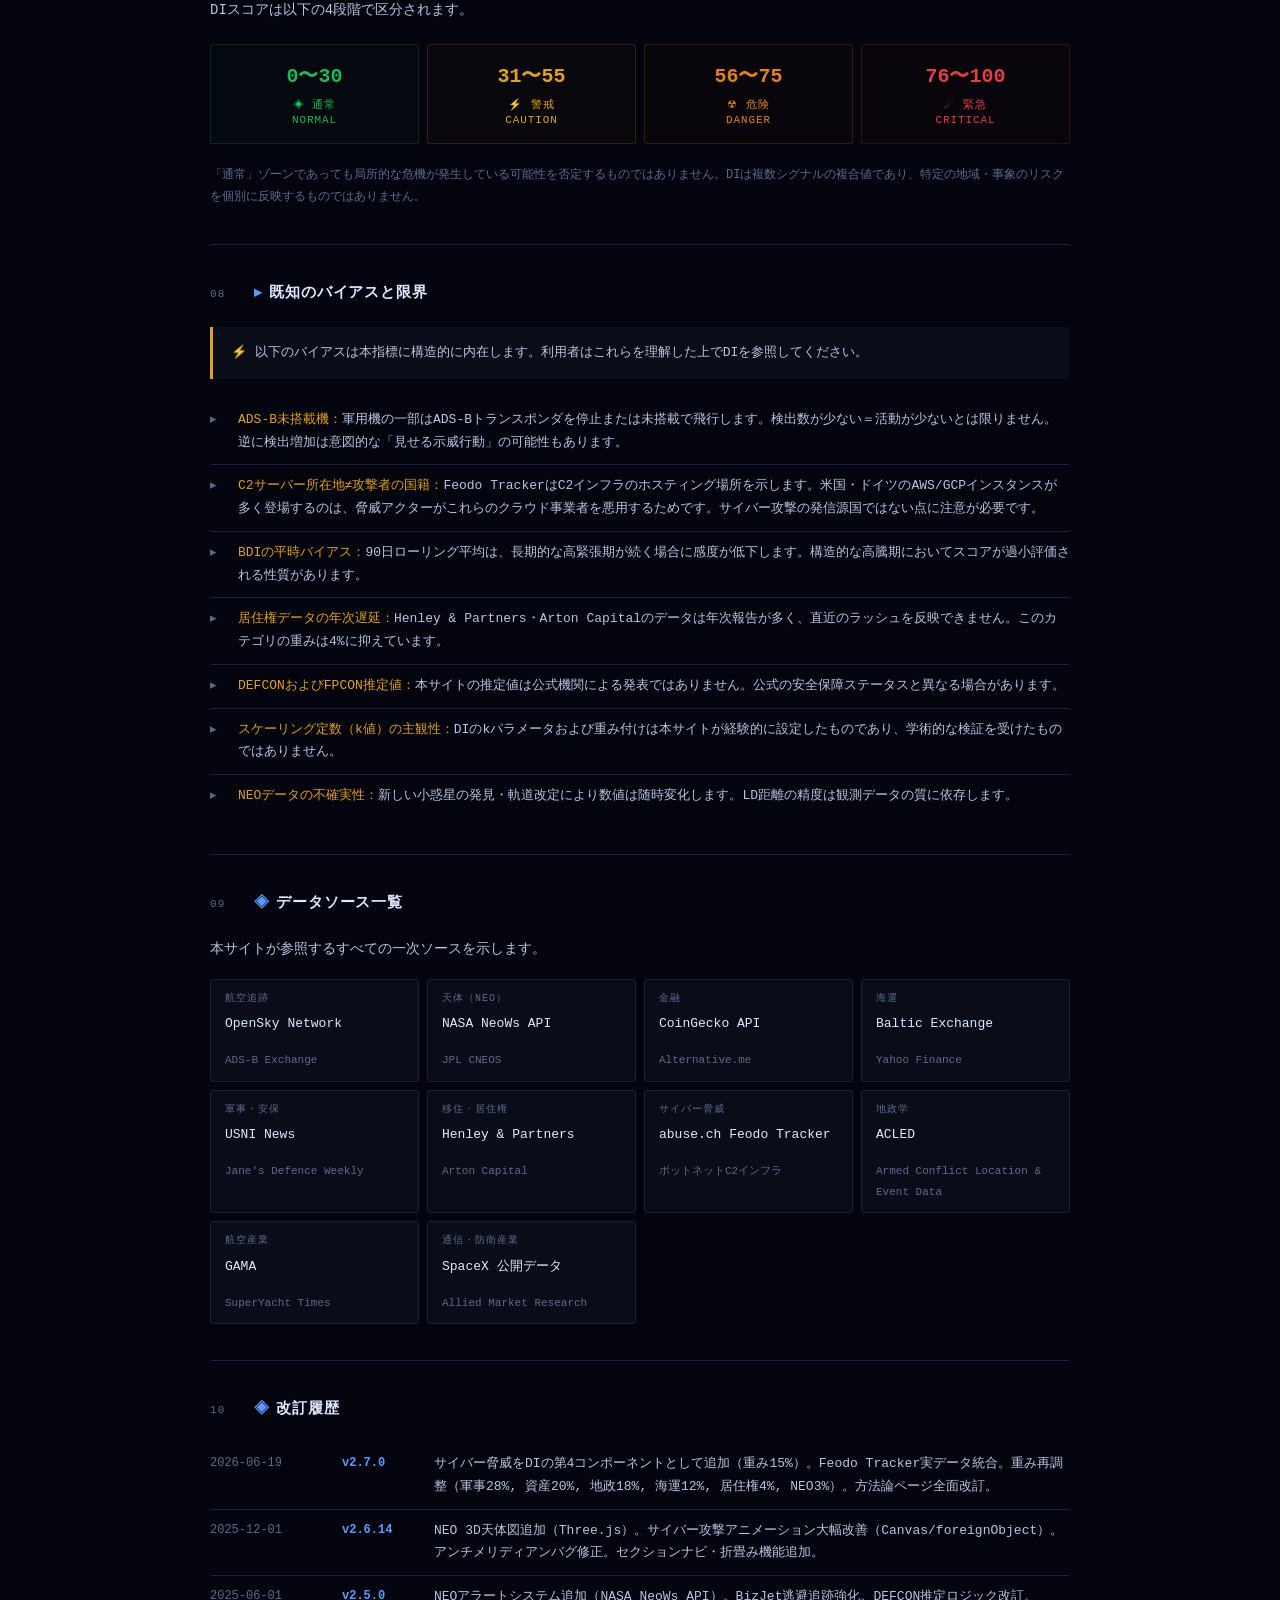
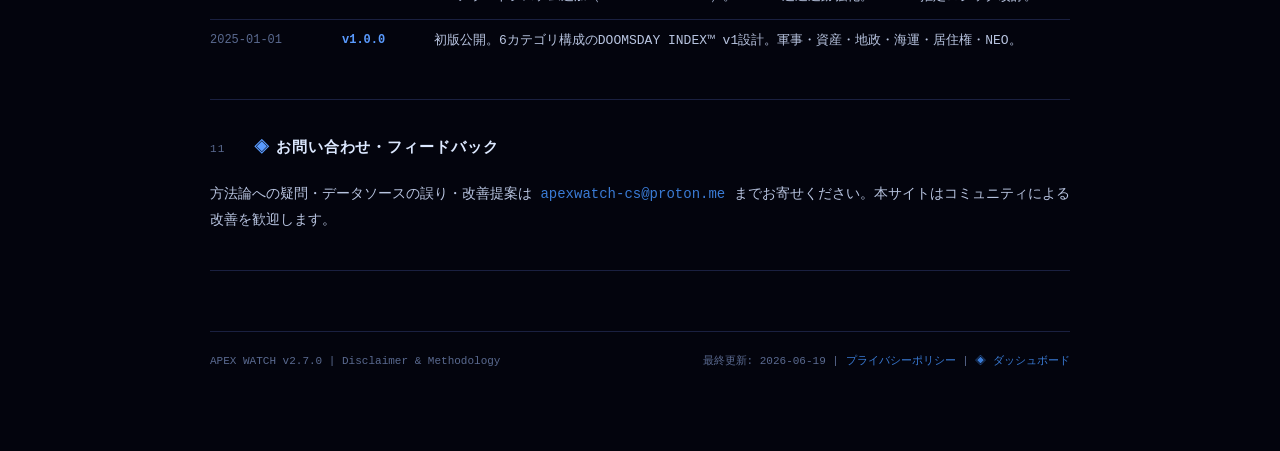
==== commit 350b0ee6: "docs: update contact from GitHub Issues to apexwatch-cs@proton.me" ====
--- a/disclaimer.html
+++ b/disclaimer.html
@@ -639,7 +639,7 @@
     <span class="section-num">11</span>
     <h2 class="section-title"><span class="sym">◈</span>お問い合わせ・フィードバック</h2>
   </div>
-  <p>方法論への疑問・データソースの誤り・改善提案は <a href="https://github.com/mojave1225-jpg/apex-watch/issues" target="_blank" rel="noopener">GitHub Issues</a> よりお寄せください。本サイトはコミュニティによる改善を歓迎します。</p>
+  <p>方法論への疑問・データソースの誤り・改善提案は <a href="mailto:apexwatch-cs@proton.me">apexwatch-cs@proton.me</a> までお寄せください。本サイトはコミュニティによる改善を歓迎します。</p>
 </section>
 
 <footer class="page-footer">
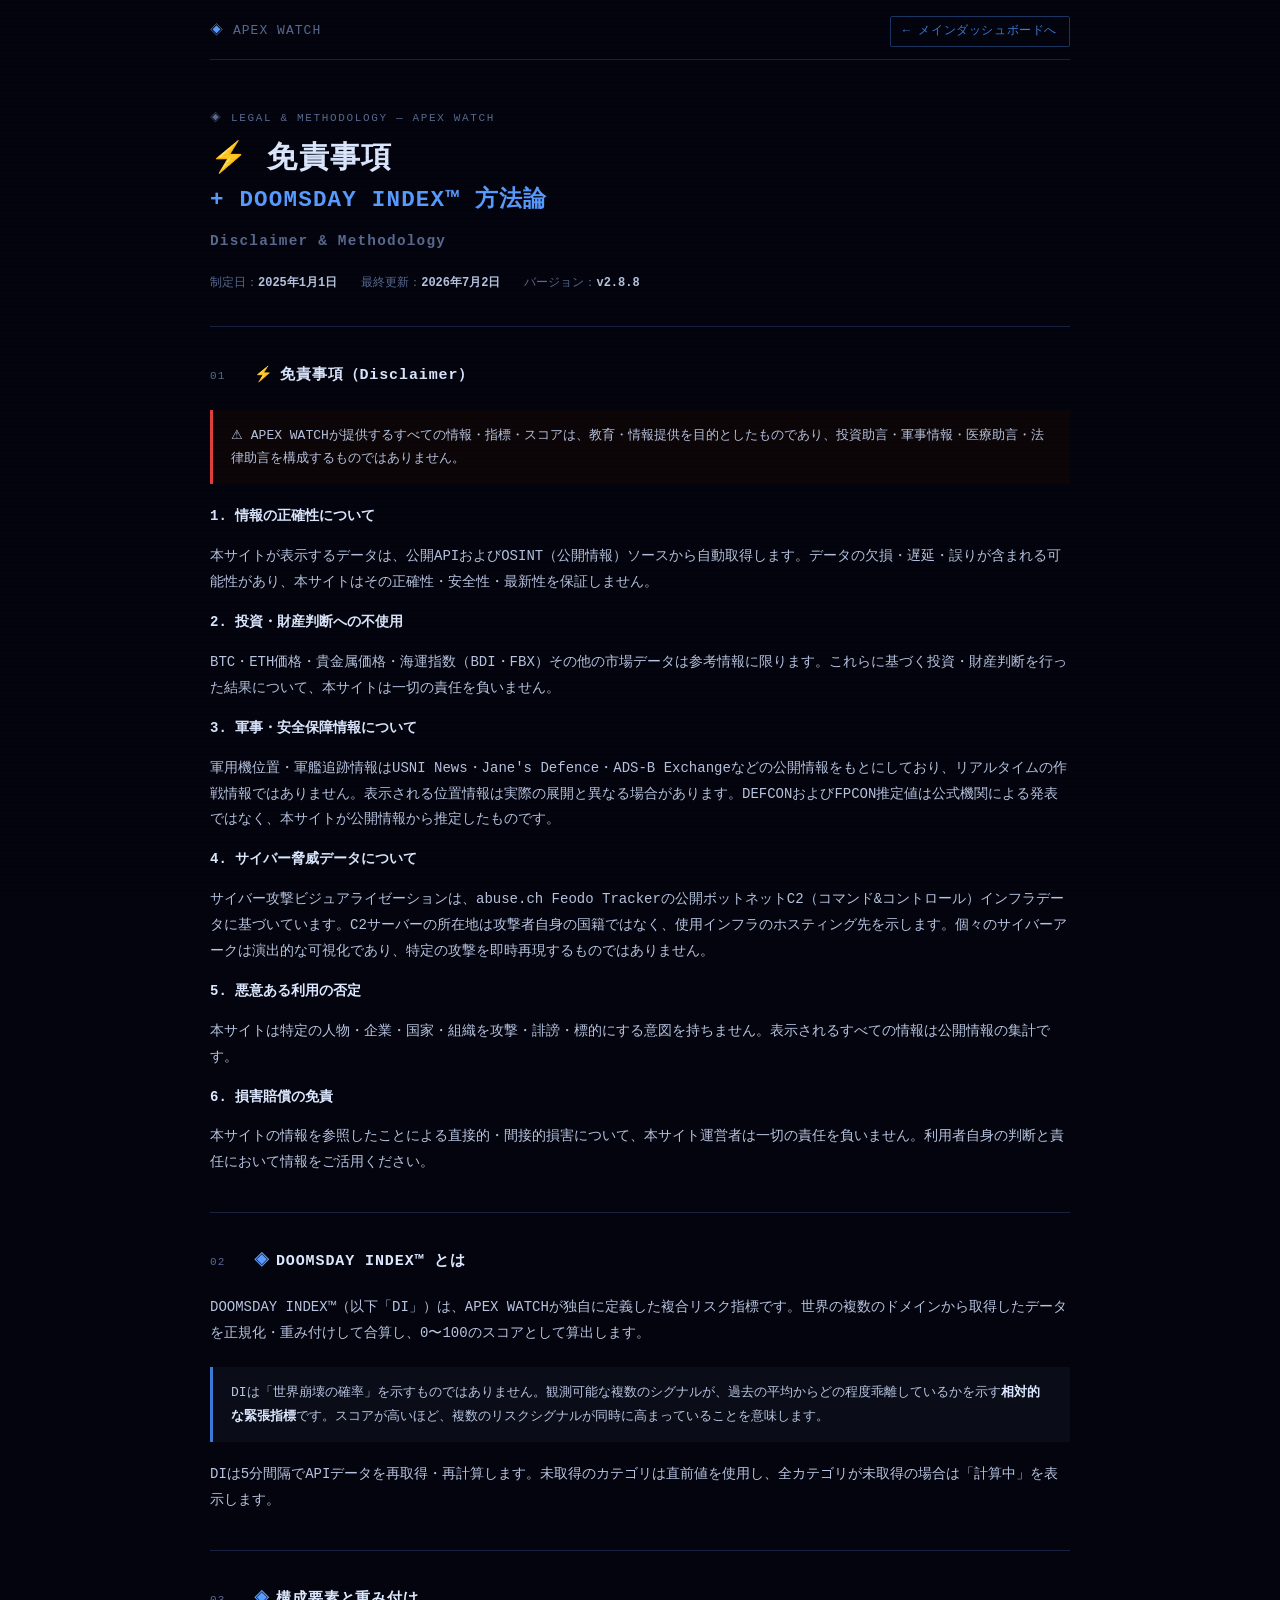
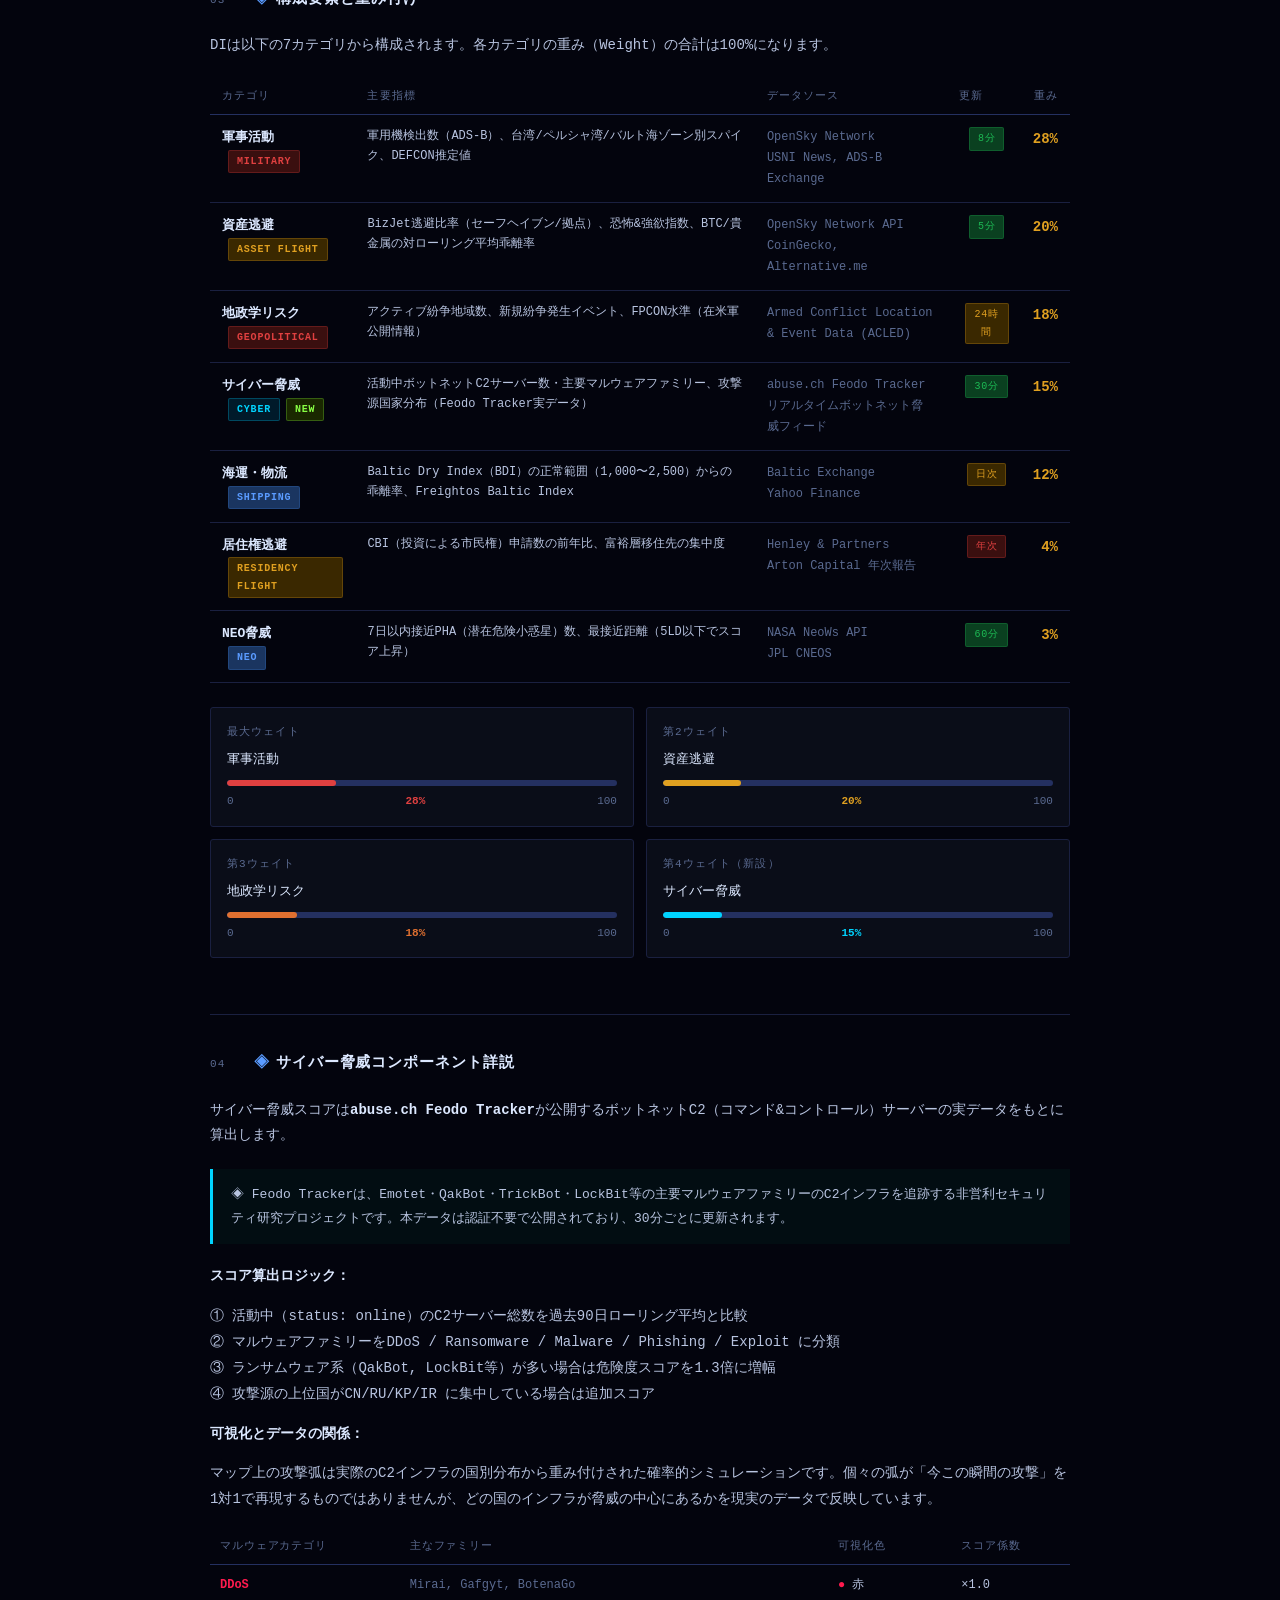
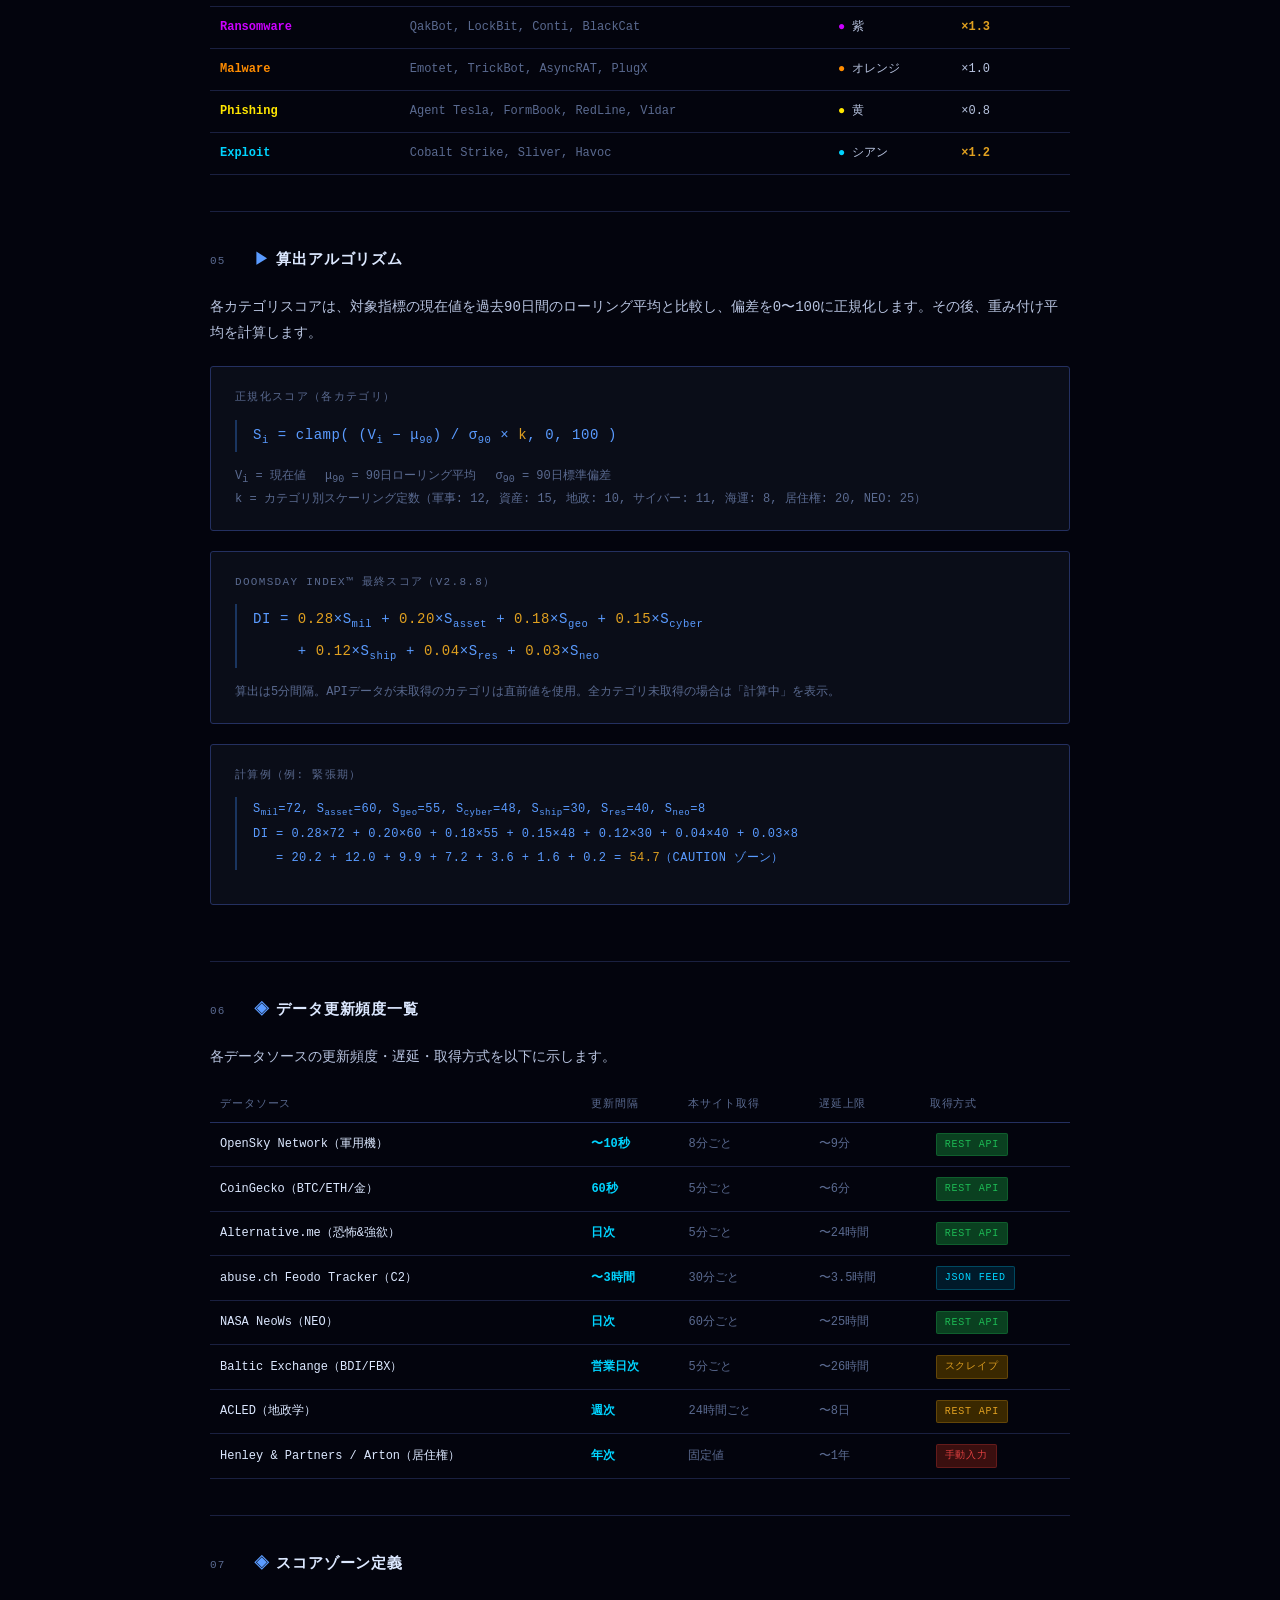
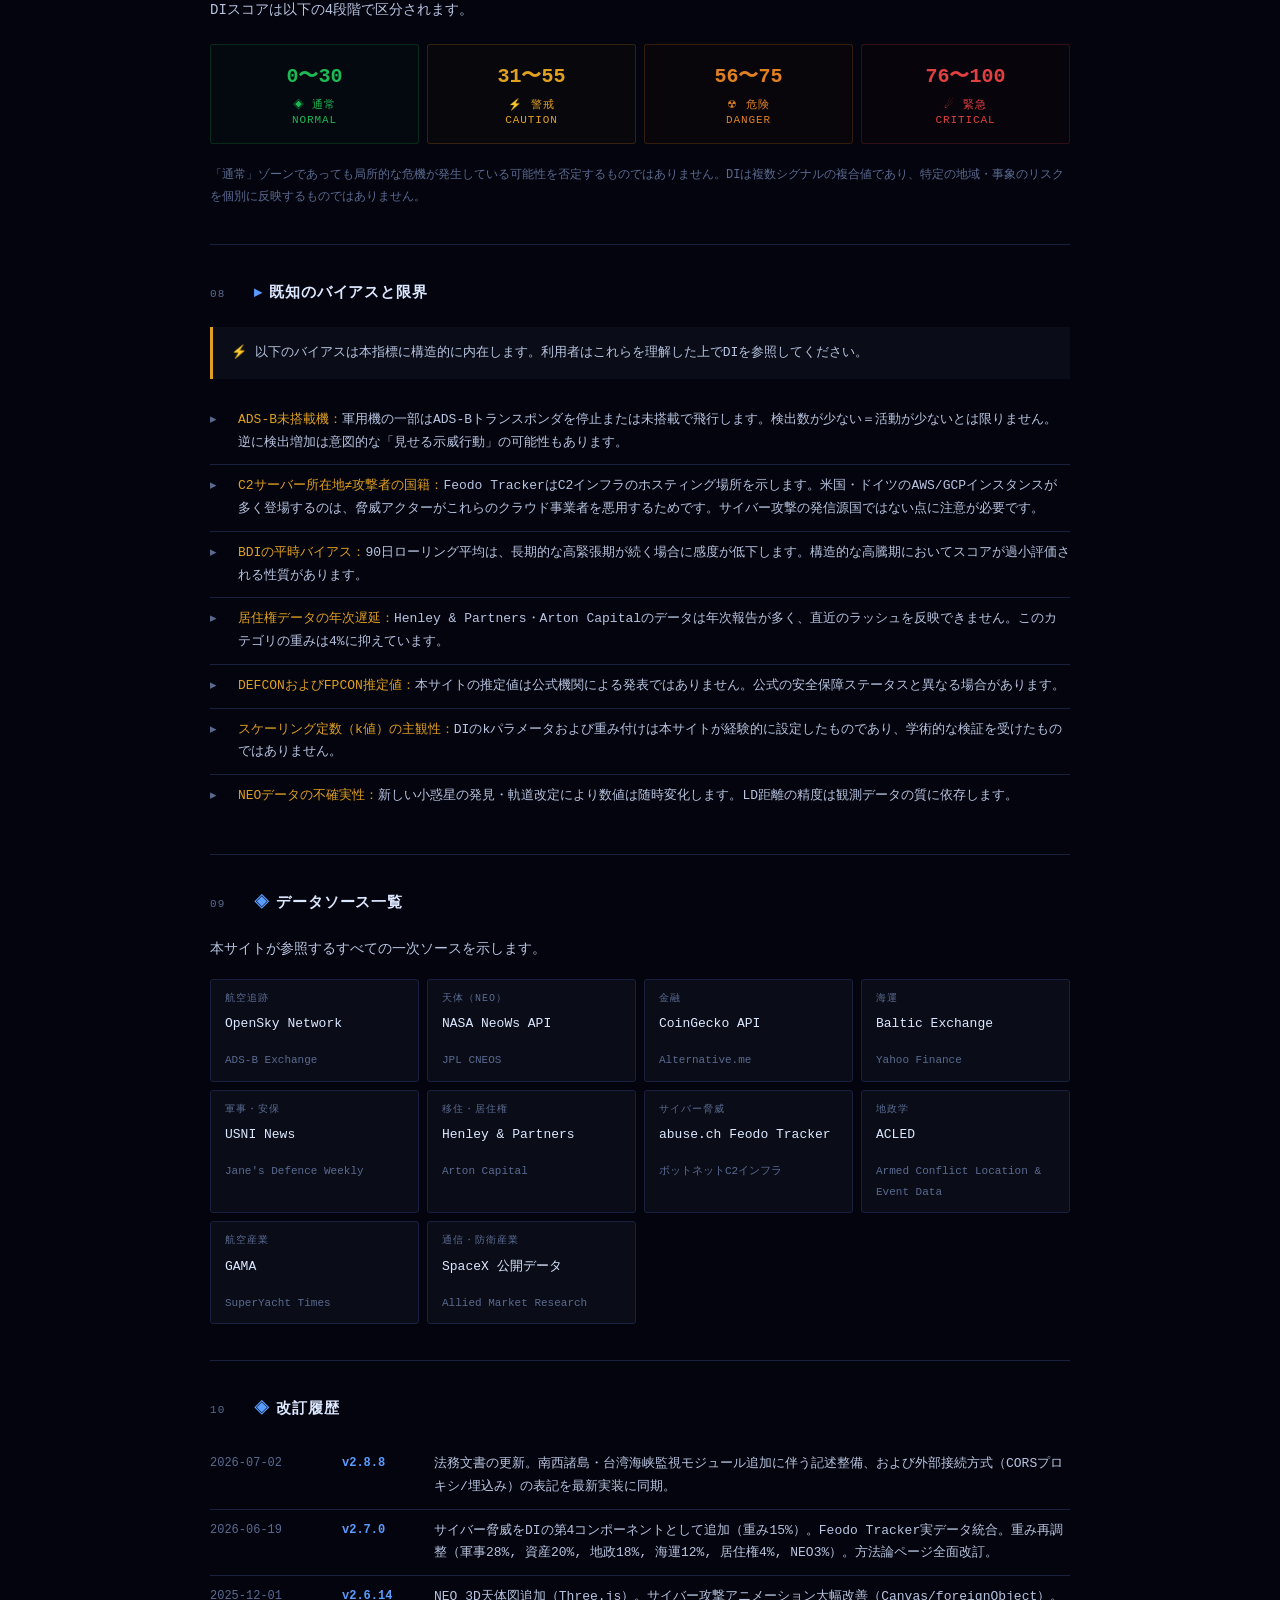
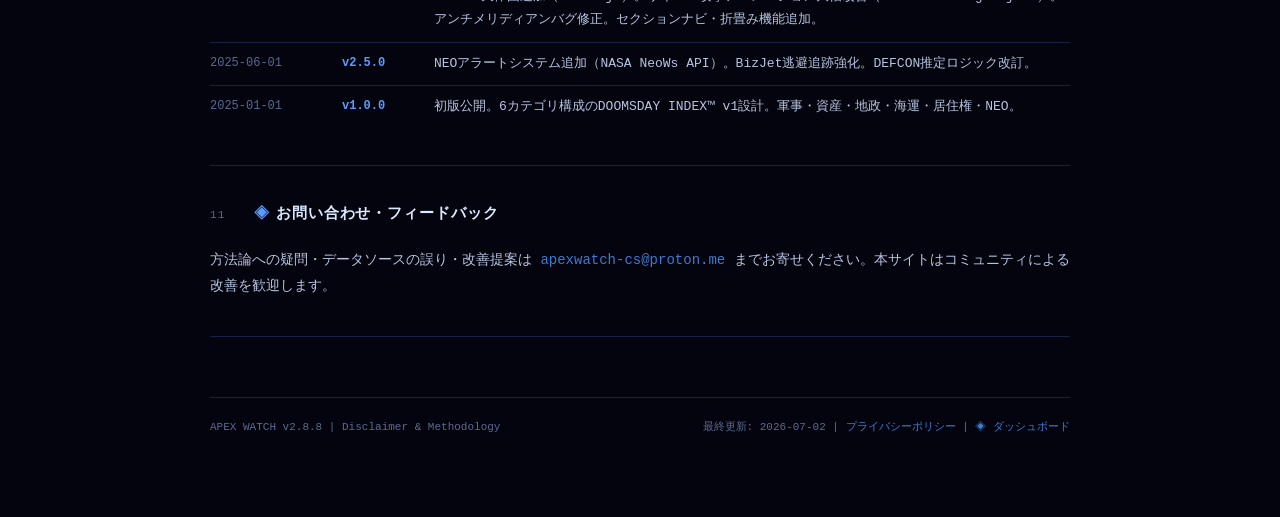
==== commit 9db4f17b: "Update legal pages for v2.8.8 and bump main footer version" ====
--- a/disclaimer.html
+++ b/disclaimer.html
@@ -210,8 +210,8 @@
   </h1>
   <div class="page-meta">
     <span>制定日：<strong>2025年1月1日</strong></span>
-    <span>最終更新：<strong>2026年6月19日</strong></span>
-    <span>バージョン：<strong>v2.7.0</strong></span>
+    <span>最終更新：<strong>2026年7月2日</strong></span>
+    <span>バージョン：<strong>v2.8.8</strong></span>
   </div>
 </section>
 
@@ -442,7 +442,7 @@
   </div>
 
   <div class="algo-block" style="margin-top:12px;">
-    <p class="algo-label">DOOMSDAY INDEX™ 最終スコア（v2.7.0）</p>
+    <p class="algo-label">DOOMSDAY INDEX™ 最終スコア（v2.8.8）</p>
     <div class="algo-formula">
       DI = <em>0.28</em>×S<sub>mil</sub> + <em>0.20</em>×S<sub>asset</sub> + <em>0.18</em>×S<sub>geo</sub> + <em>0.15</em>×S<sub>cyber</sub><br>
       &nbsp;&nbsp;&nbsp;&nbsp;&nbsp;+ <em>0.12</em>×S<sub>ship</sub> + <em>0.04</em>×S<sub>res</sub> + <em>0.03</em>×S<sub>neo</sub>
@@ -611,6 +611,11 @@
   </div>
   <div class="changelog">
     <div class="cl-item">
+      <span class="cl-date">2026-07-02</span>
+      <span class="cl-ver">v2.8.8</span>
+      <span class="cl-notes">法務文書の更新。南西諸島・台湾海峡監視モジュール追加に伴う記述整備、および外部接続方式（CORSプロキシ/埋込み）の表記を最新実装に同期。</span>
+    </div>
+    <div class="cl-item">
       <span class="cl-date">2026-06-19</span>
       <span class="cl-ver">v2.7.0</span>
       <span class="cl-notes">サイバー脅威をDIの第4コンポーネントとして追加（重み15%）。Feodo Tracker実データ統合。重み再調整（軍事28%, 資産20%, 地政18%, 海運12%, 居住権4%, NEO3%）。方法論ページ全面改訂。</span>
@@ -643,8 +648,8 @@
 </section>
 
 <footer class="page-footer">
-  <span>APEX WATCH v2.7.0 | Disclaimer &amp; Methodology</span>
-  <span>最終更新: 2026-06-19 | <a href="./privacy.html">プライバシーポリシー</a> | <a href="./index.html">◈ ダッシュボード</a></span>
+  <span>APEX WATCH v2.8.8 | Disclaimer &amp; Methodology</span>
+  <span>最終更新: 2026-07-02 | <a href="./privacy.html">プライバシーポリシー</a> | <a href="./index.html">◈ ダッシュボード</a></span>
 </footer>
 
 </body>
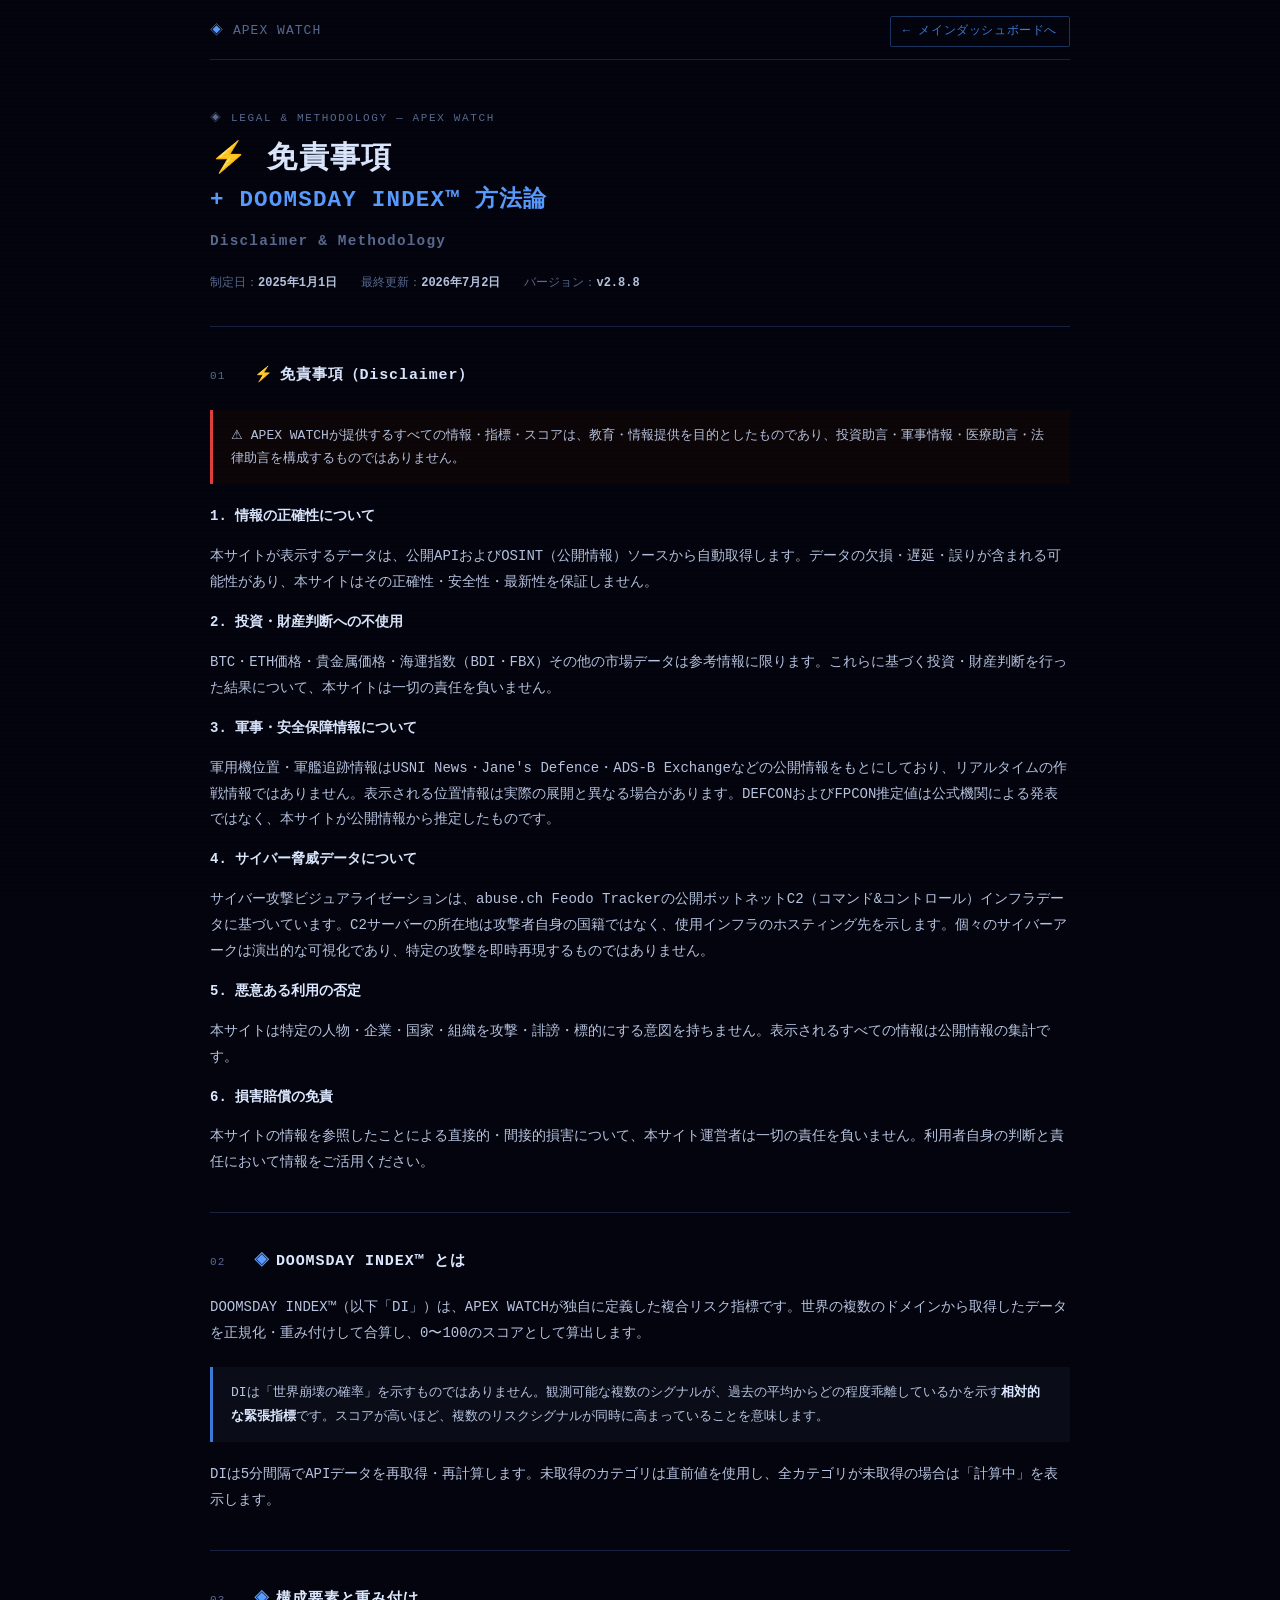
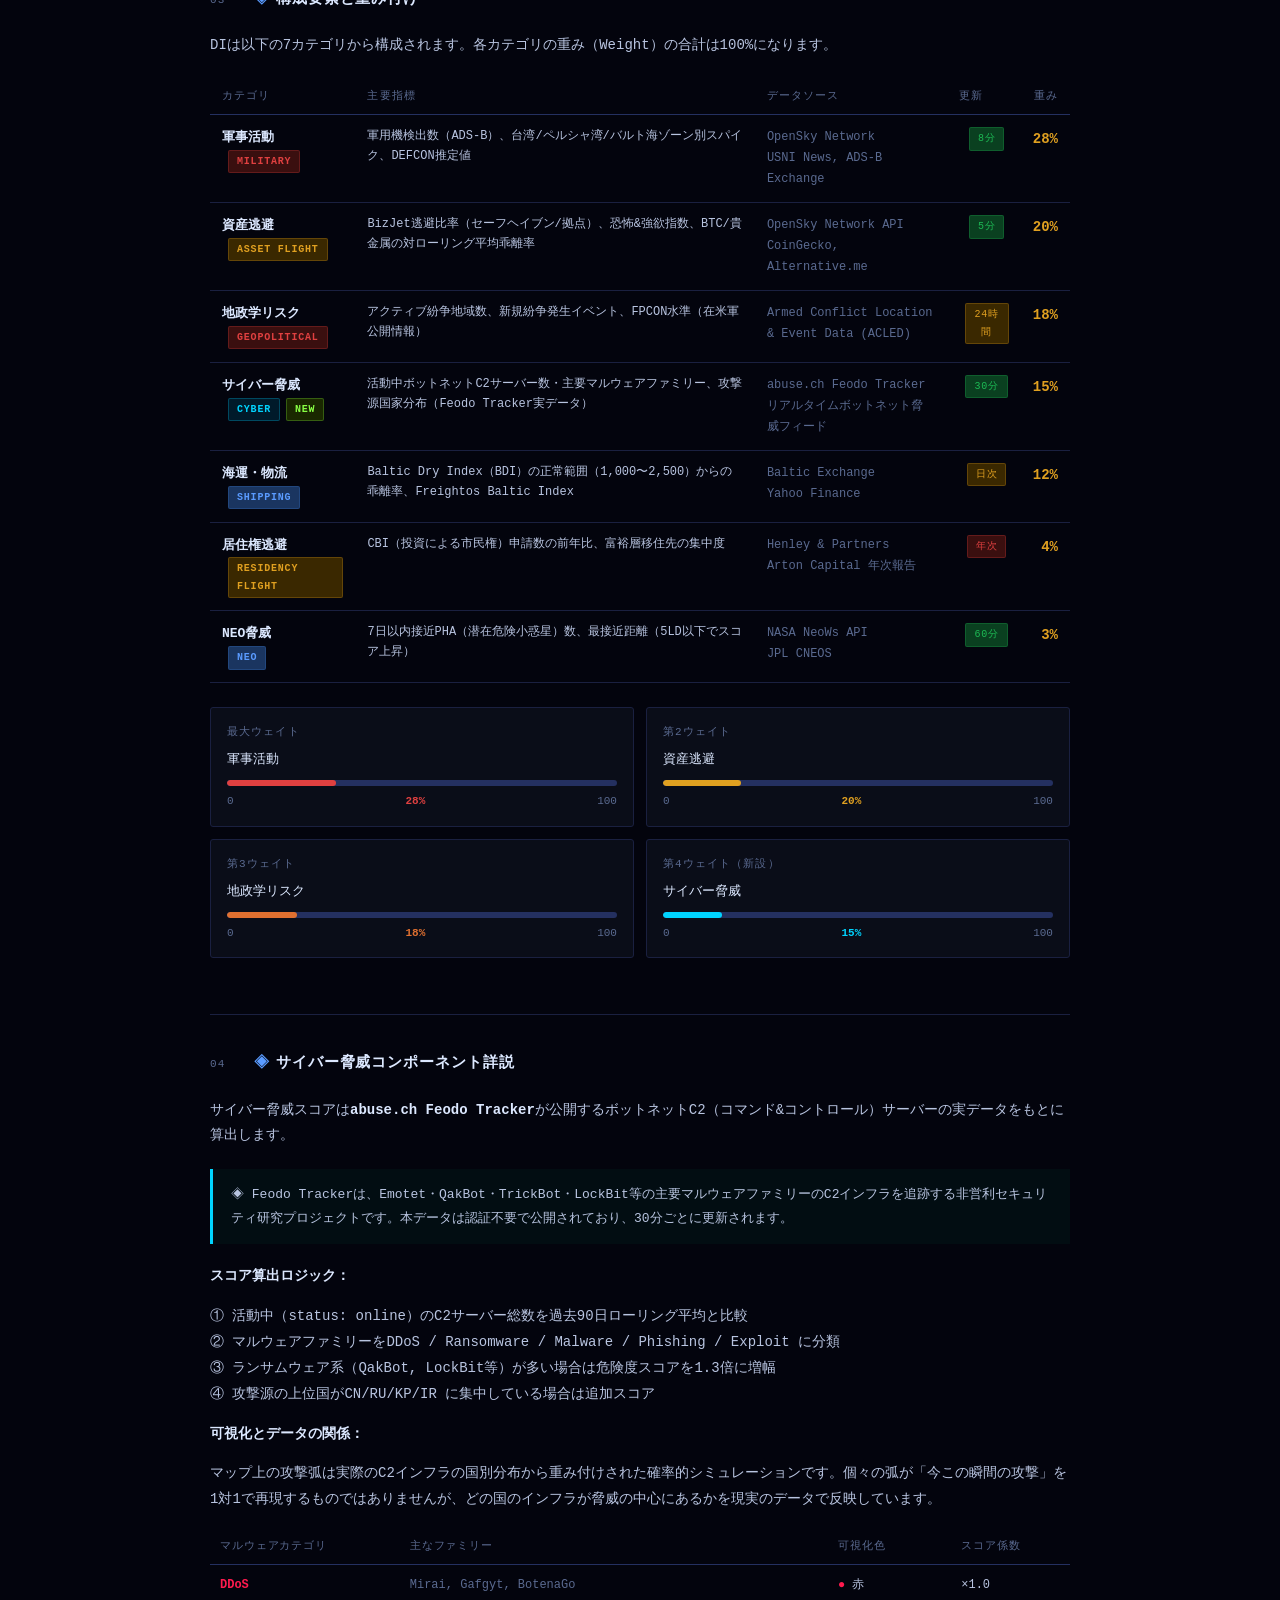
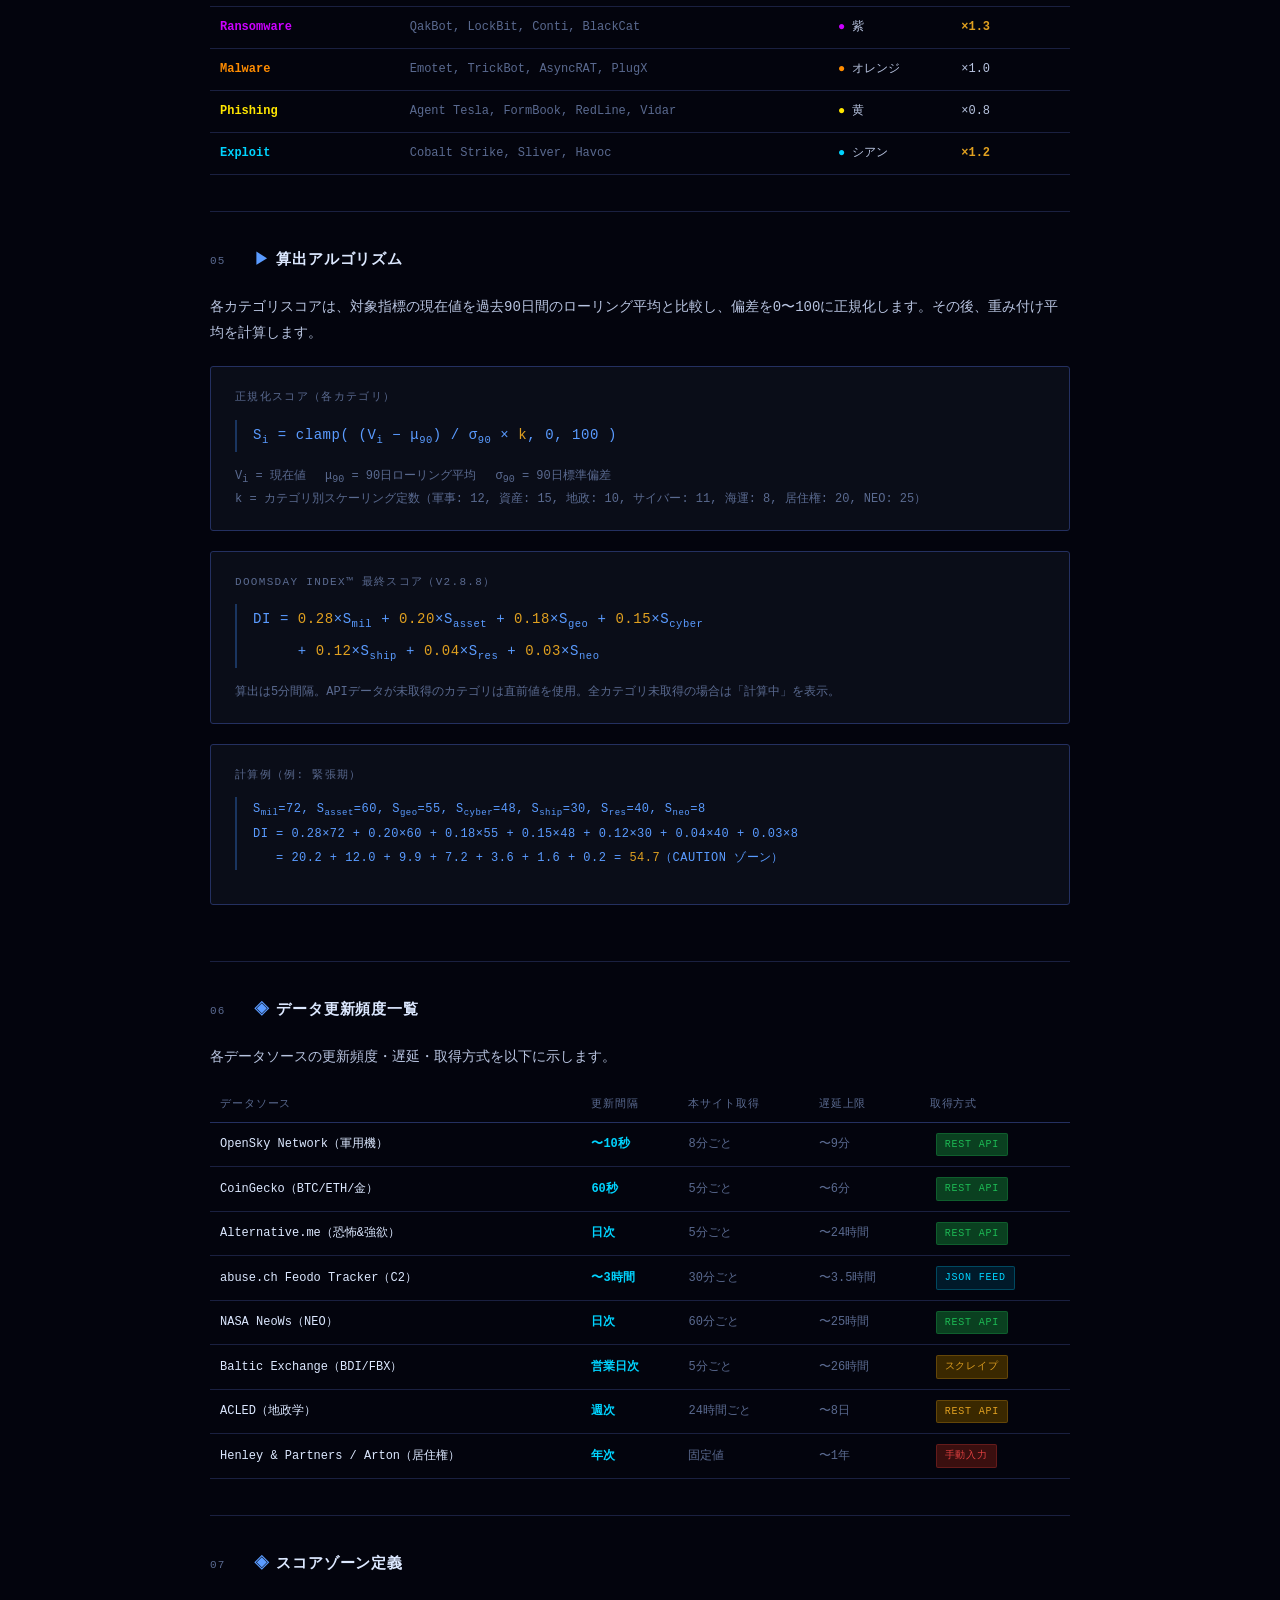
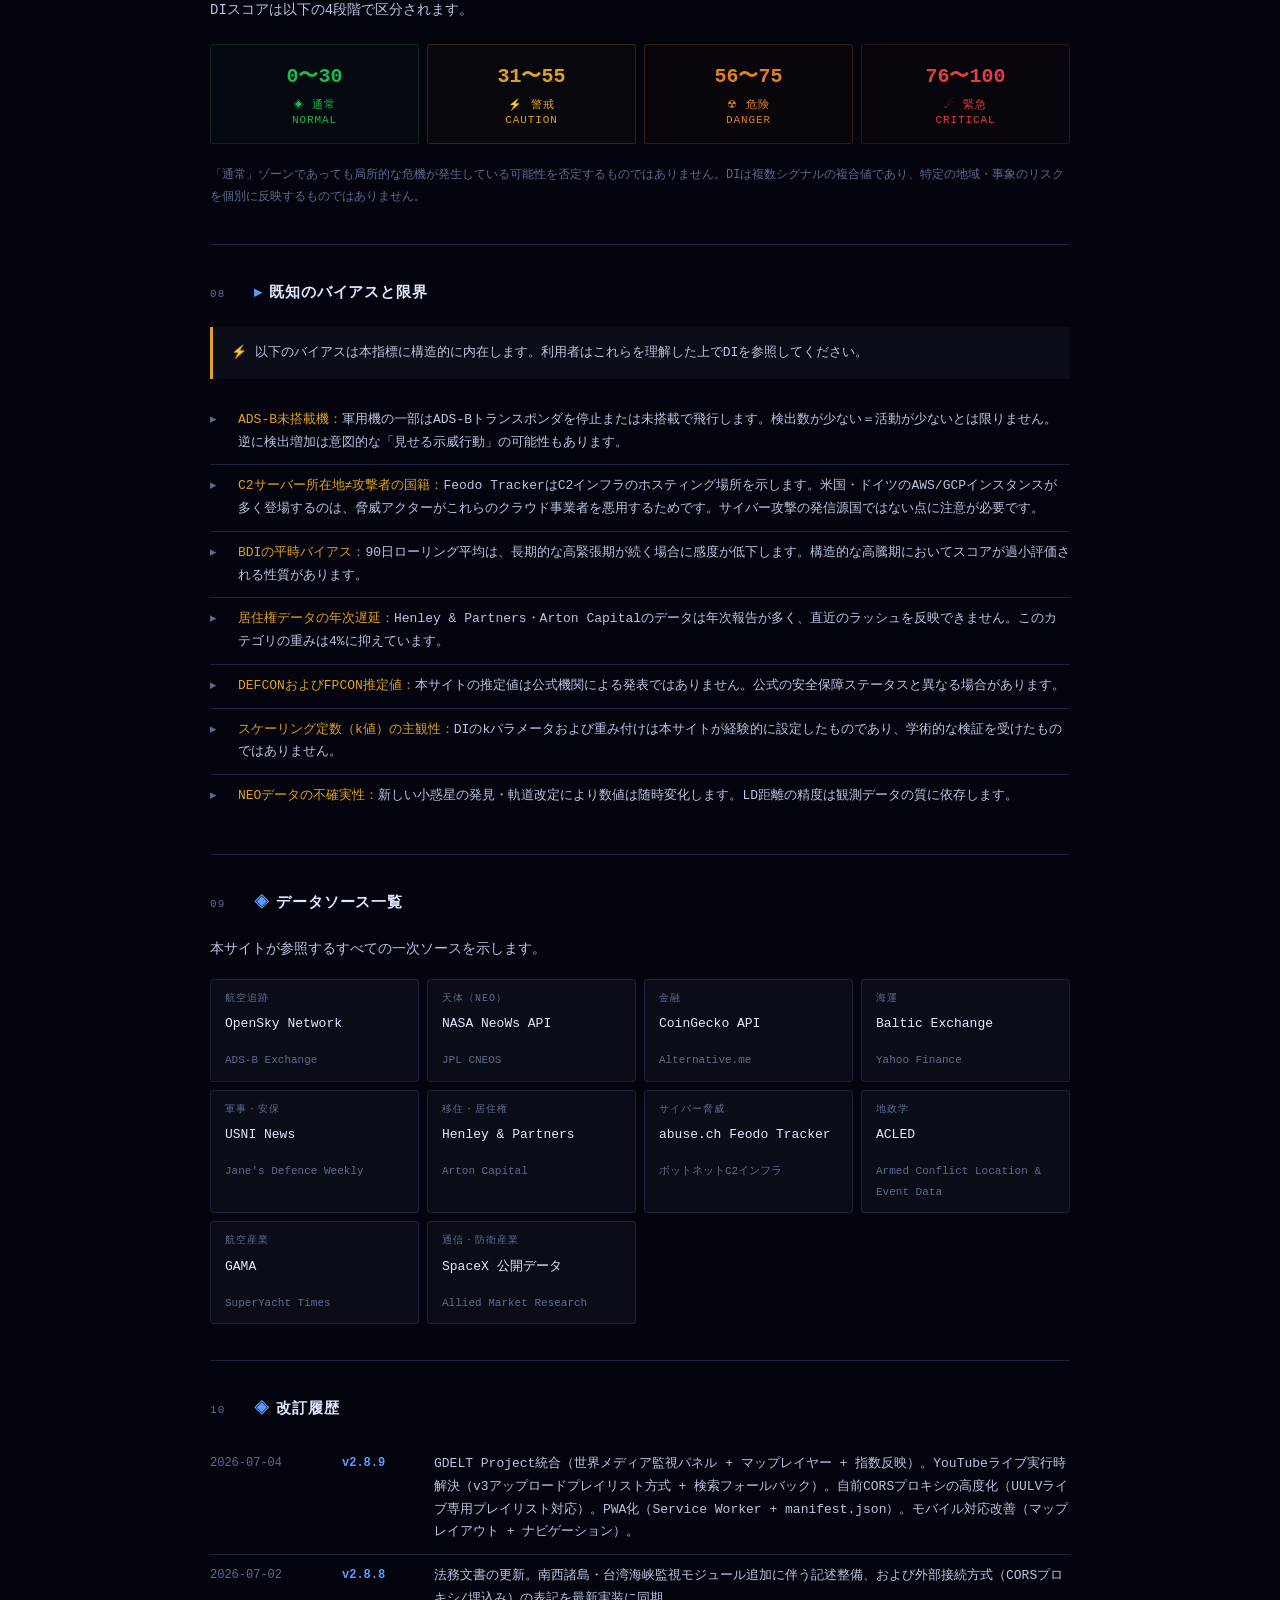
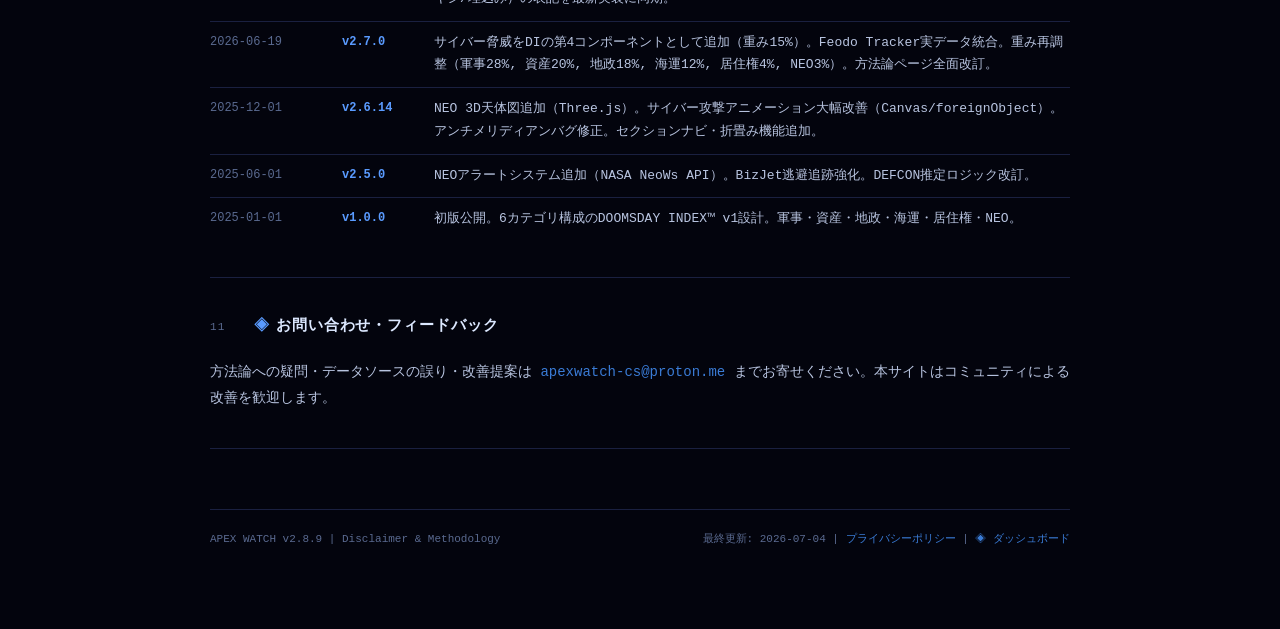
==== commit a7e7d4ef: "v2.8.9: GDELT統合、YouTubeライブID実行時解決、Workerの高度化、PWA化、法務文書更新" ====
--- a/disclaimer.html
+++ b/disclaimer.html
@@ -3,6 +3,9 @@
 <head>
 <meta charset="UTF-8">
 <meta name="viewport" content="width=device-width, initial-scale=1.0">
+  <link rel="icon" href="/favicon.ico" sizes="48x48">
+  <link rel="icon" href="/icon-192.png" type="image/png" sizes="192x192">
+  <link rel="apple-touch-icon" href="/apple-touch-icon.png">
 <title>免責事項・方法論 — APEX WATCH</title>
 <meta name="description" content="APEX WATCHの免責事項およびDOOMSDAY INDEX™の算出方法論・指標の定義・重み付け・限界について。">
 <meta name="robots" content="index, follow">
@@ -611,6 +614,11 @@
   </div>
   <div class="changelog">
     <div class="cl-item">
+      <span class="cl-date">2026-07-04</span>
+      <span class="cl-ver">v2.8.9</span>
+      <span class="cl-notes">GDELT Project統合（世界メディア監視パネル + マップレイヤー + 指数反映）。YouTubeライブ実行時解決（v3アップロードプレイリスト方式 + 検索フォールバック）。自前CORSプロキシの高度化（UULVライブ専用プレイリスト対応）。PWA化（Service Worker + manifest.json）。モバイル対応改善（マップレイアウト + ナビゲーション）。</span>
+    </div>
+    <div class="cl-item">
       <span class="cl-date">2026-07-02</span>
       <span class="cl-ver">v2.8.8</span>
       <span class="cl-notes">法務文書の更新。南西諸島・台湾海峡監視モジュール追加に伴う記述整備、および外部接続方式（CORSプロキシ/埋込み）の表記を最新実装に同期。</span>
@@ -648,8 +656,8 @@
 </section>
 
 <footer class="page-footer">
-  <span>APEX WATCH v2.8.8 | Disclaimer &amp; Methodology</span>
-  <span>最終更新: 2026-07-02 | <a href="./privacy.html">プライバシーポリシー</a> | <a href="./index.html">◈ ダッシュボード</a></span>
+  <span>APEX WATCH v2.8.9 | Disclaimer &amp; Methodology</span>
+  <span>最終更新: 2026-07-04 | <a href="./privacy.html">プライバシーポリシー</a> | <a href="./index.html">◈ ダッシュボード</a></span>
 </footer>
 
 </body>
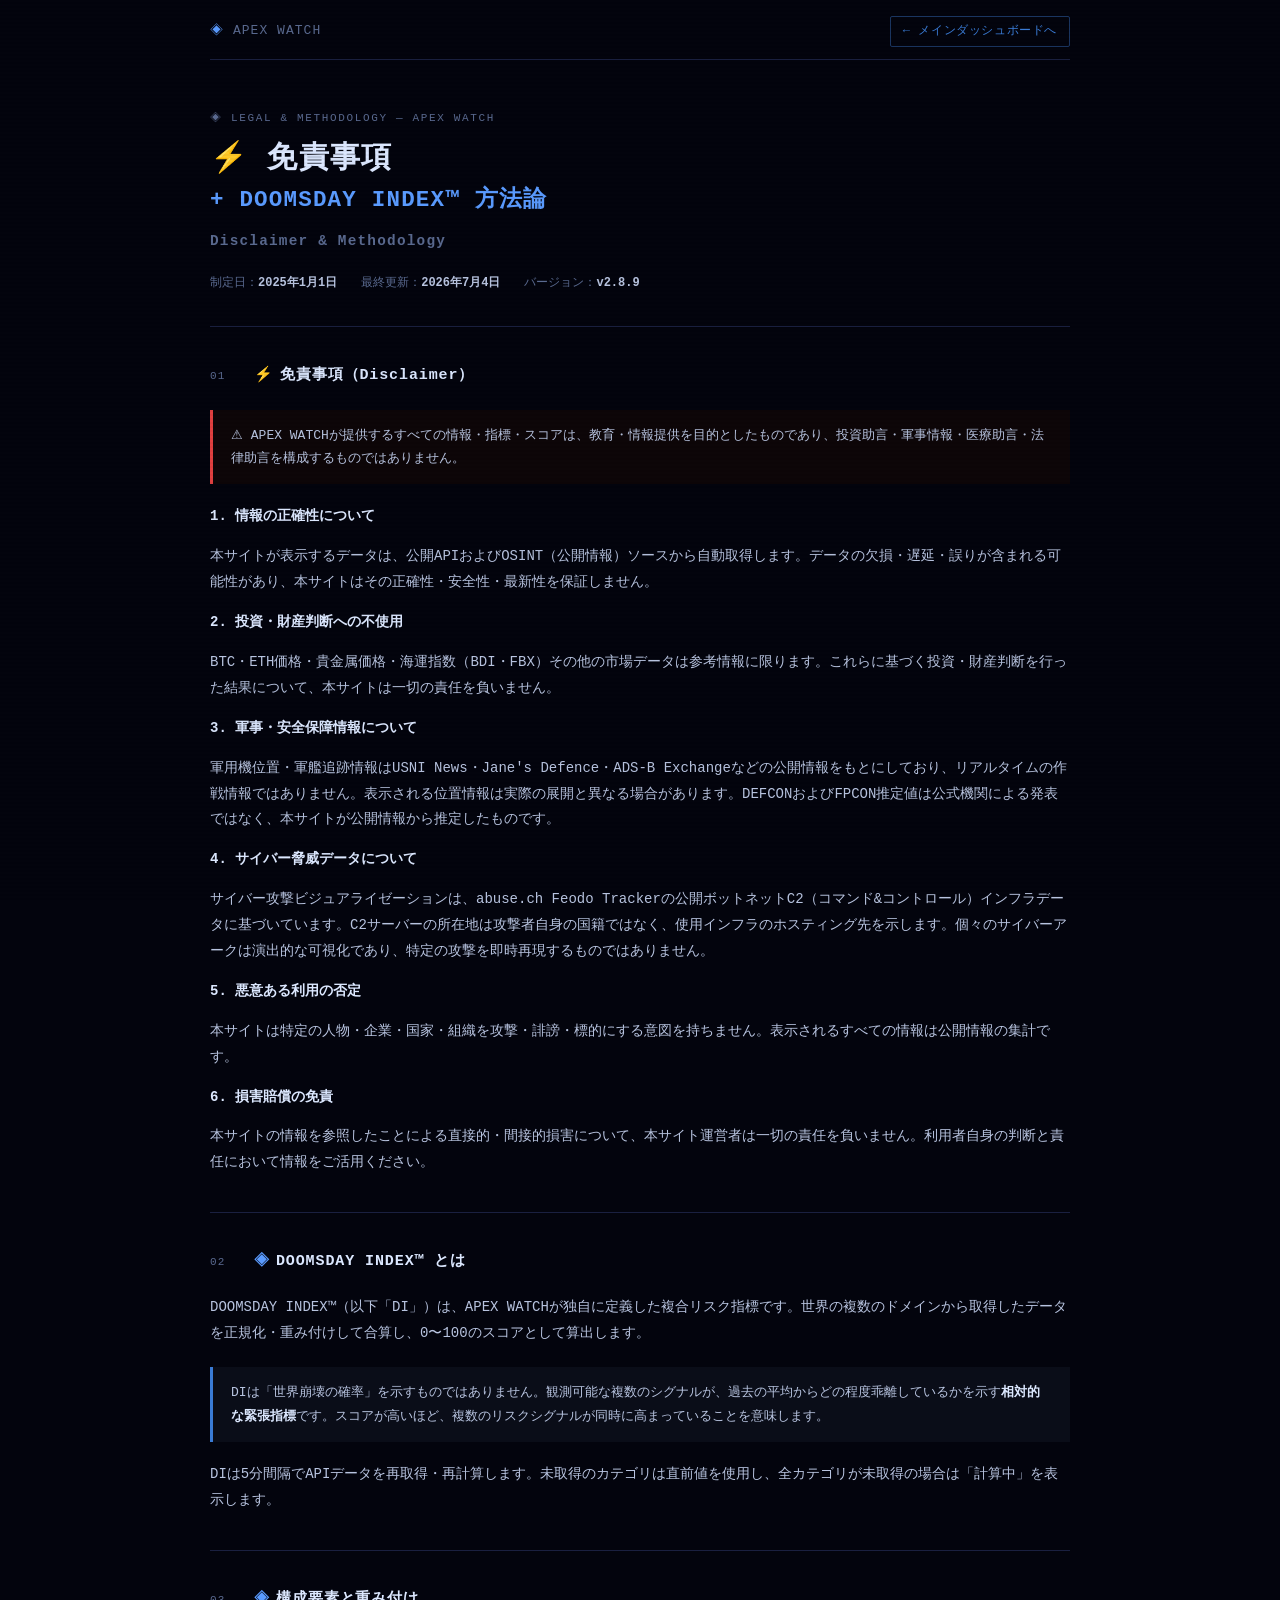
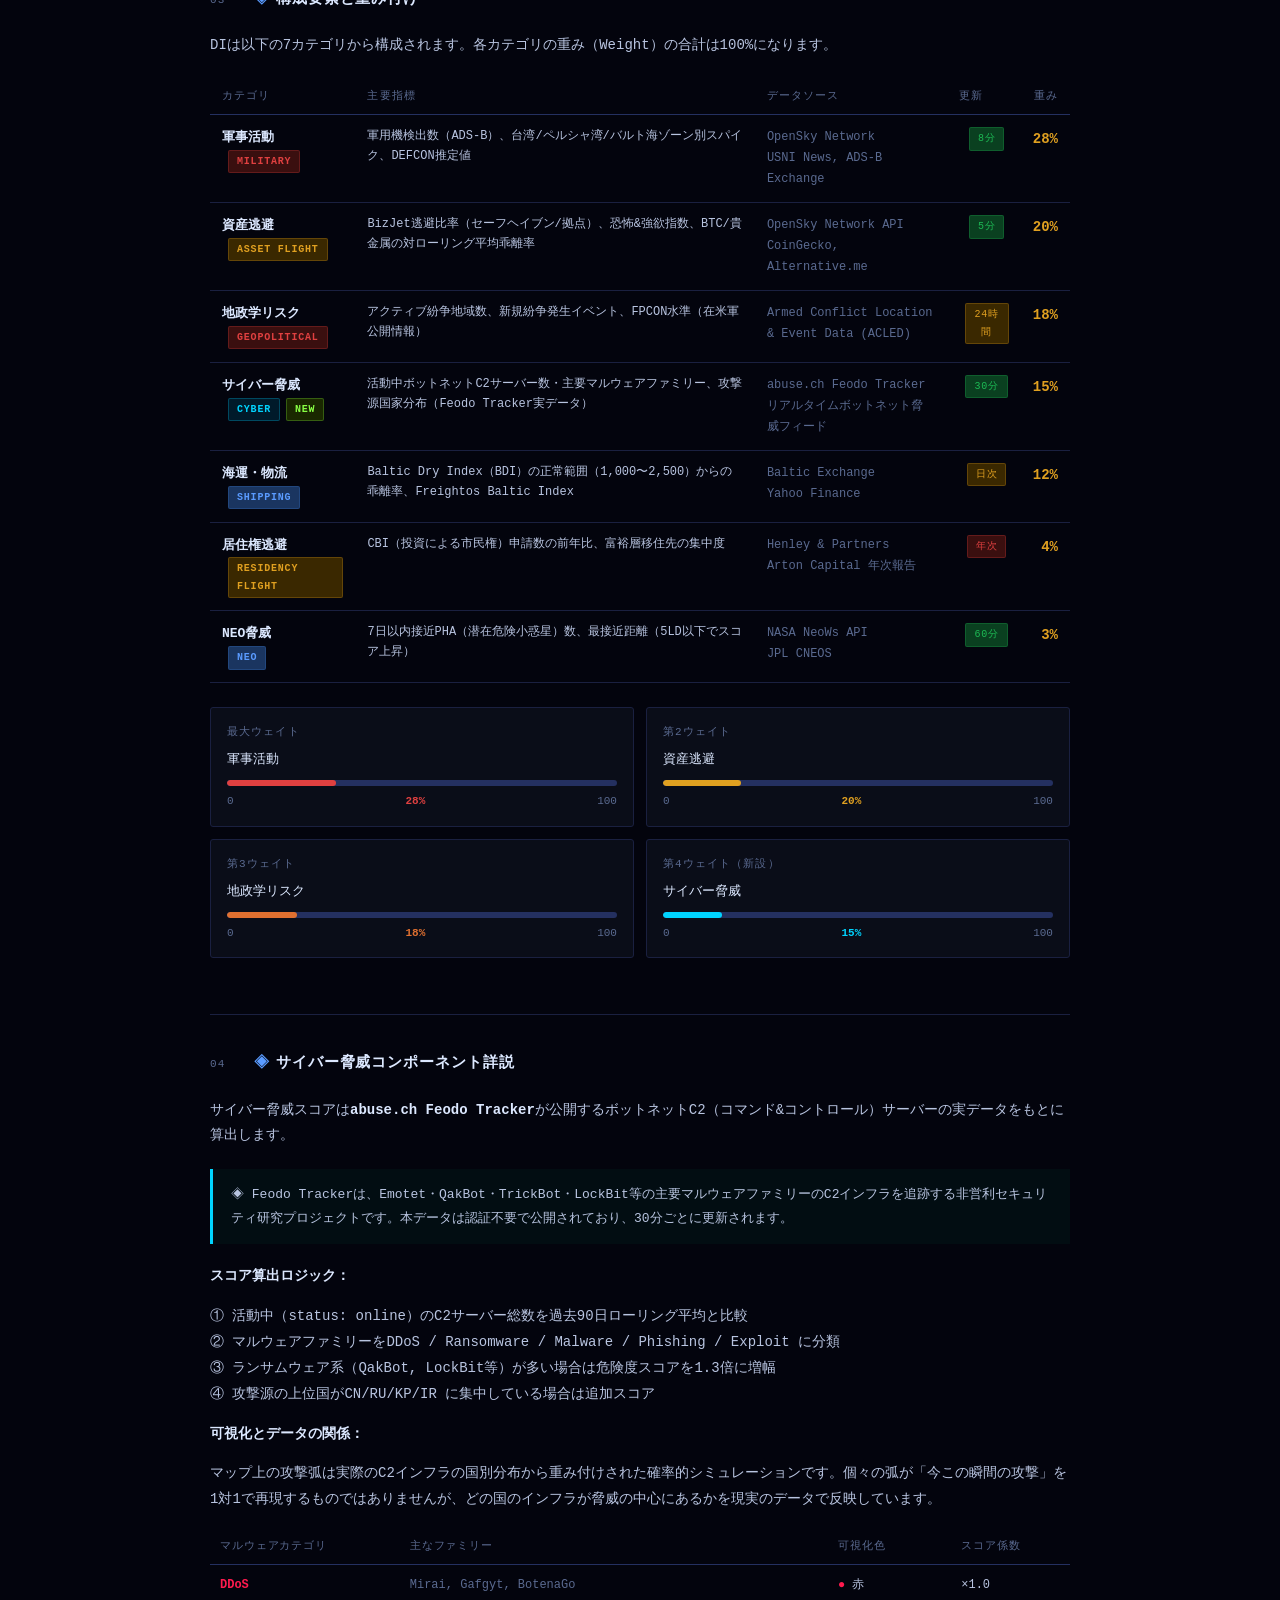
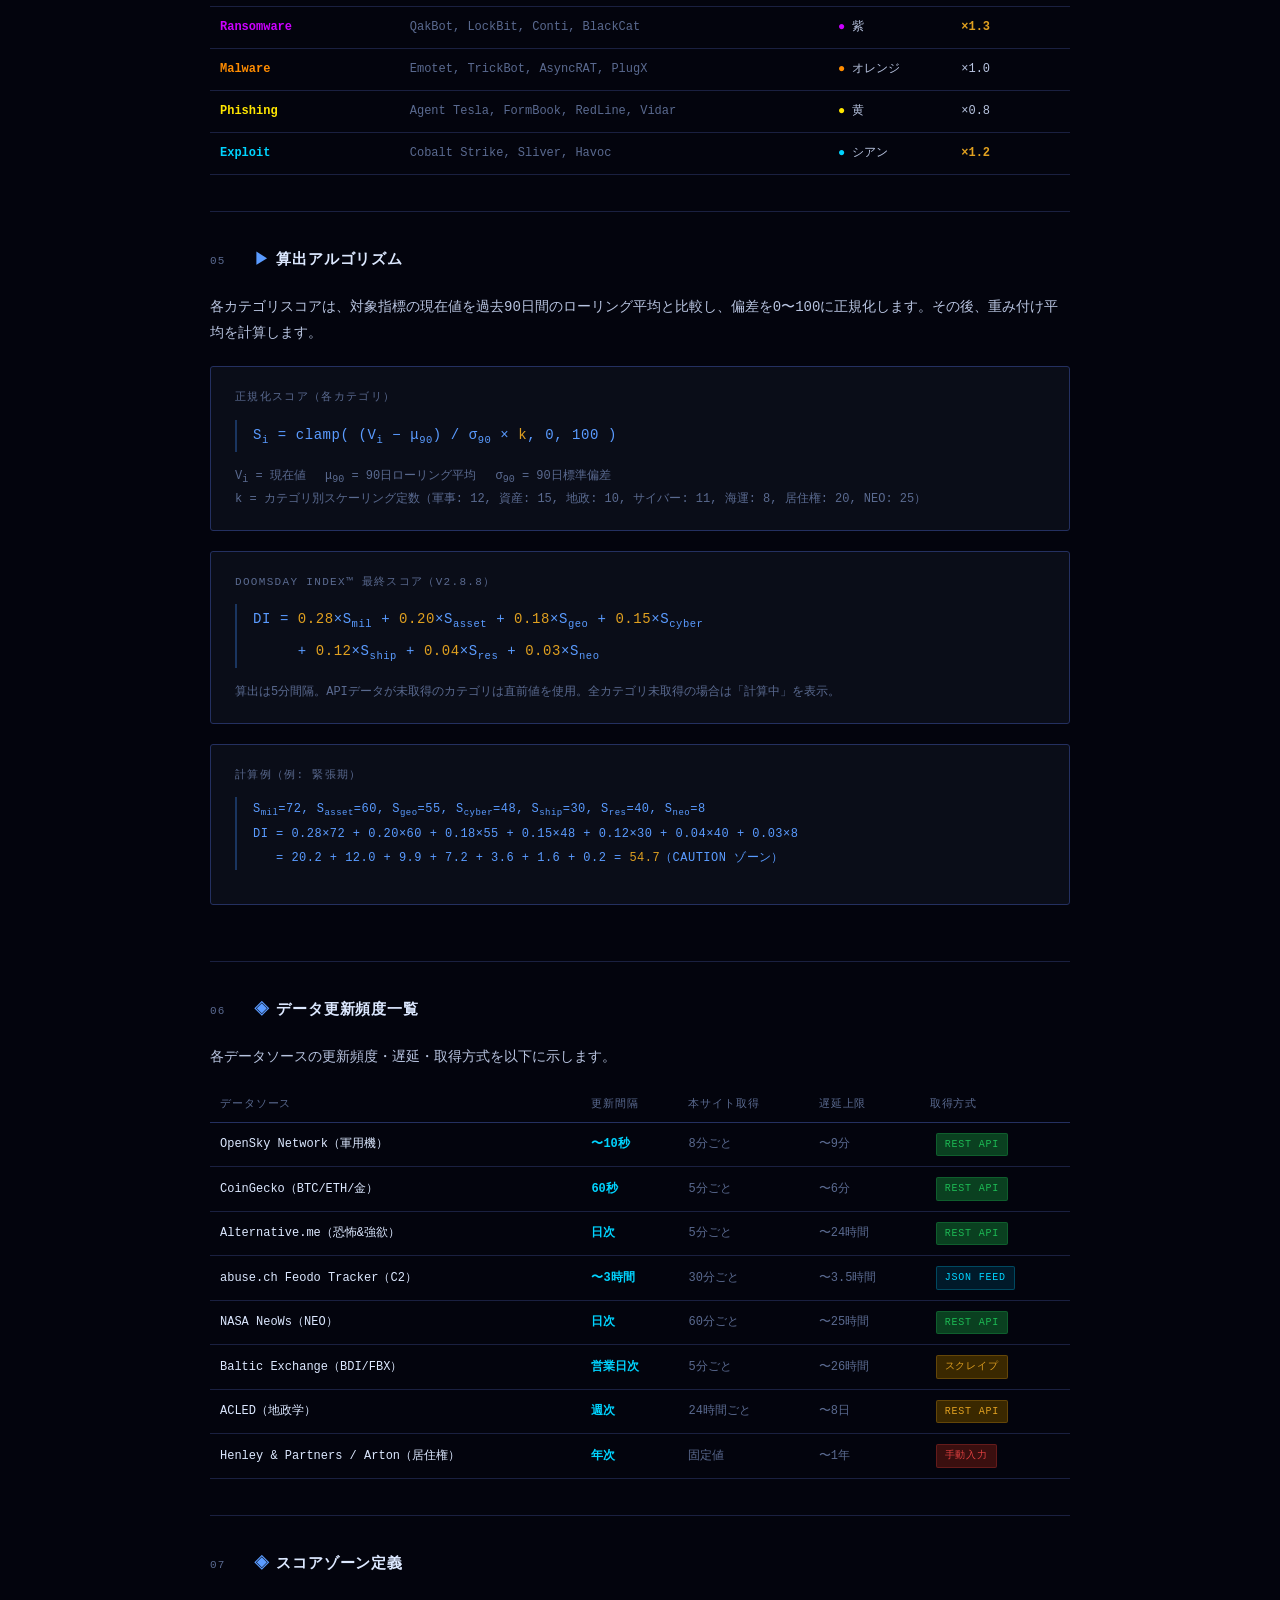
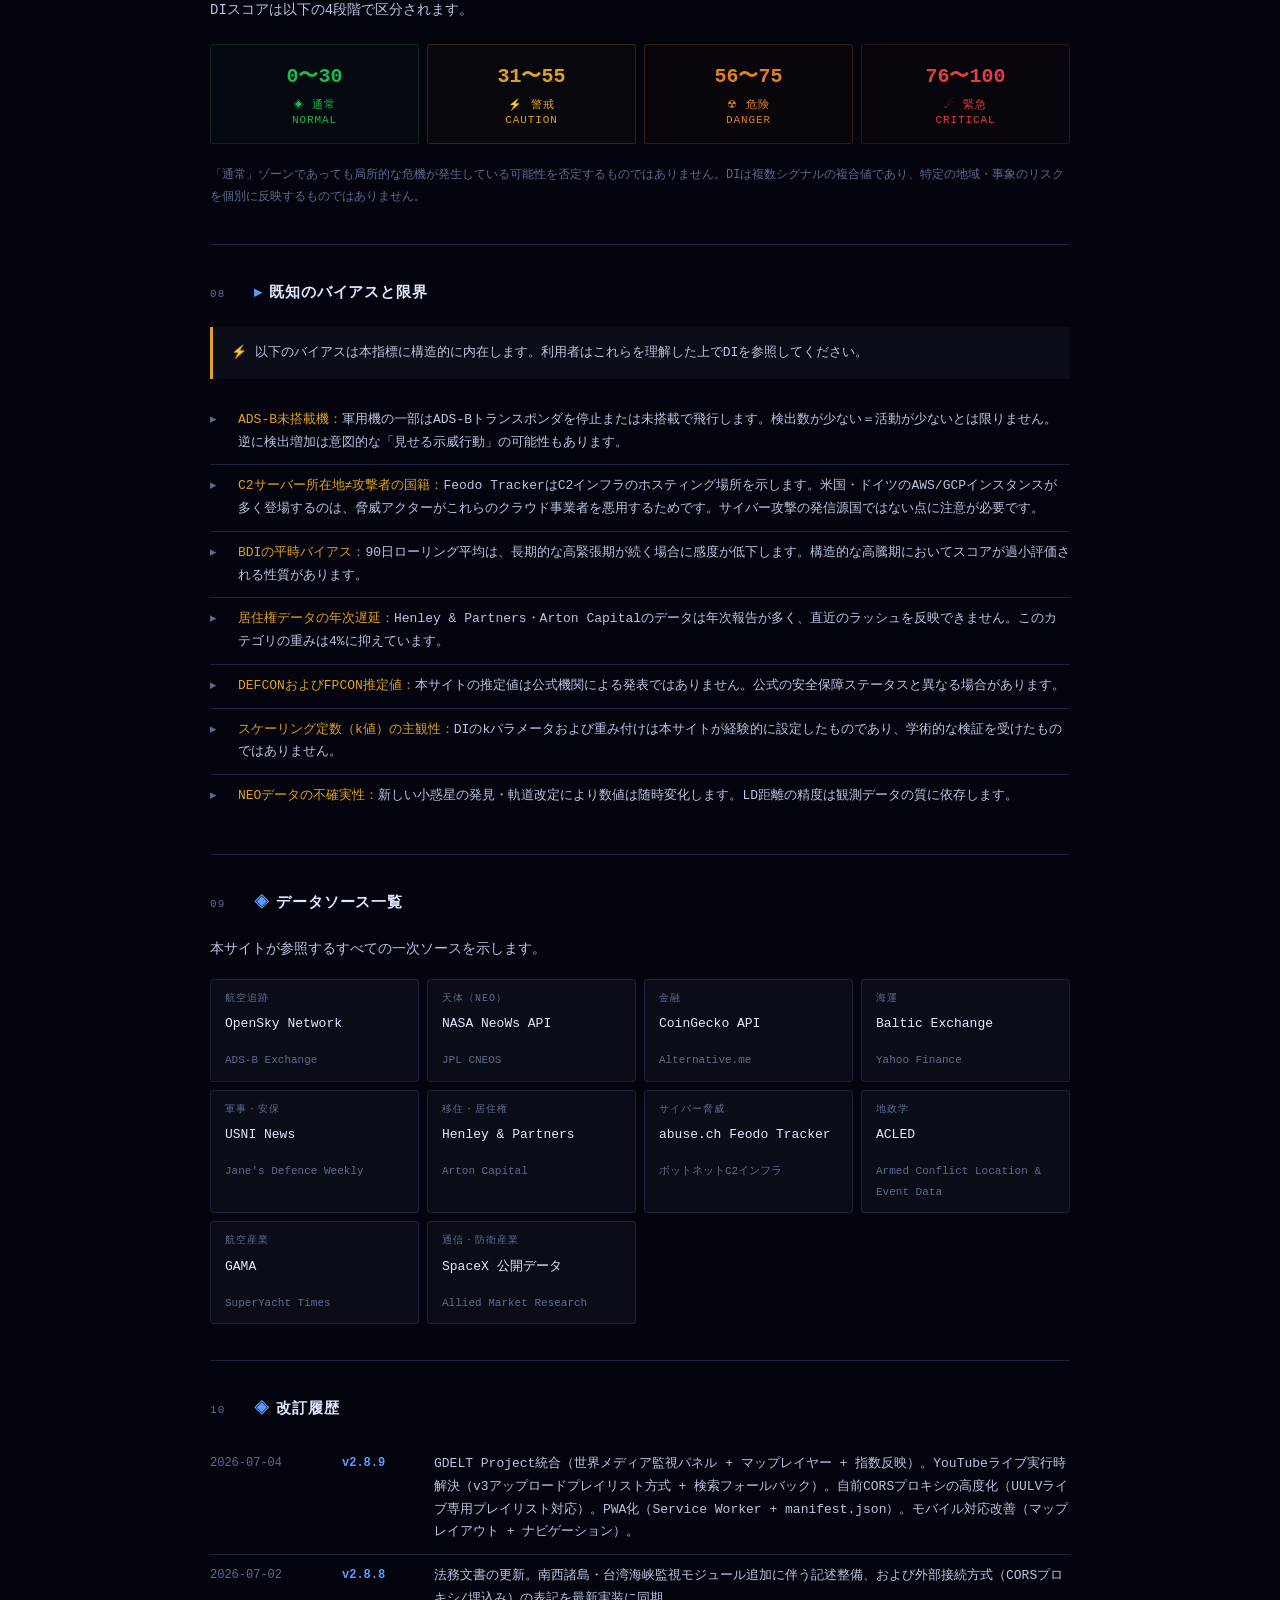
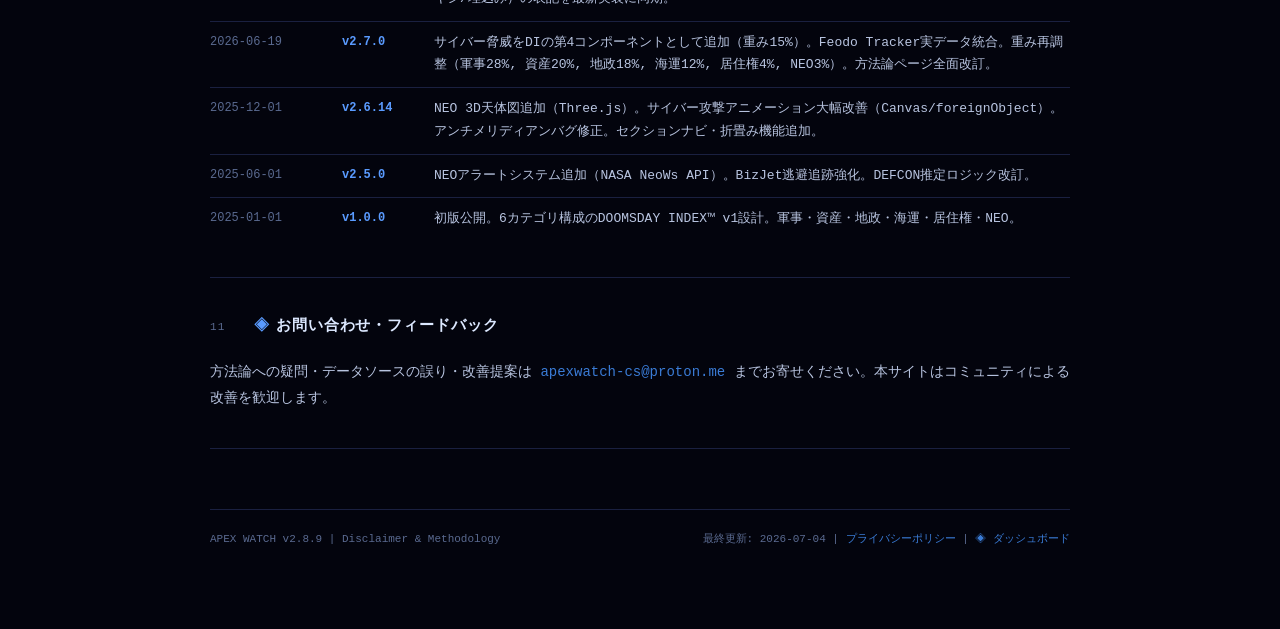
==== commit fc825ba2: "修正: disclaimer.htmlのバージョン表記を v2.8.9 に更新" ====
--- a/disclaimer.html
+++ b/disclaimer.html
@@ -213,8 +213,8 @@
   </h1>
   <div class="page-meta">
     <span>制定日：<strong>2025年1月1日</strong></span>
-    <span>最終更新：<strong>2026年7月2日</strong></span>
-    <span>バージョン：<strong>v2.8.8</strong></span>
+    <span>最終更新：<strong>2026年7月4日</strong></span>
+    <span>バージョン：<strong>v2.8.9</strong></span>
   </div>
 </section>
 
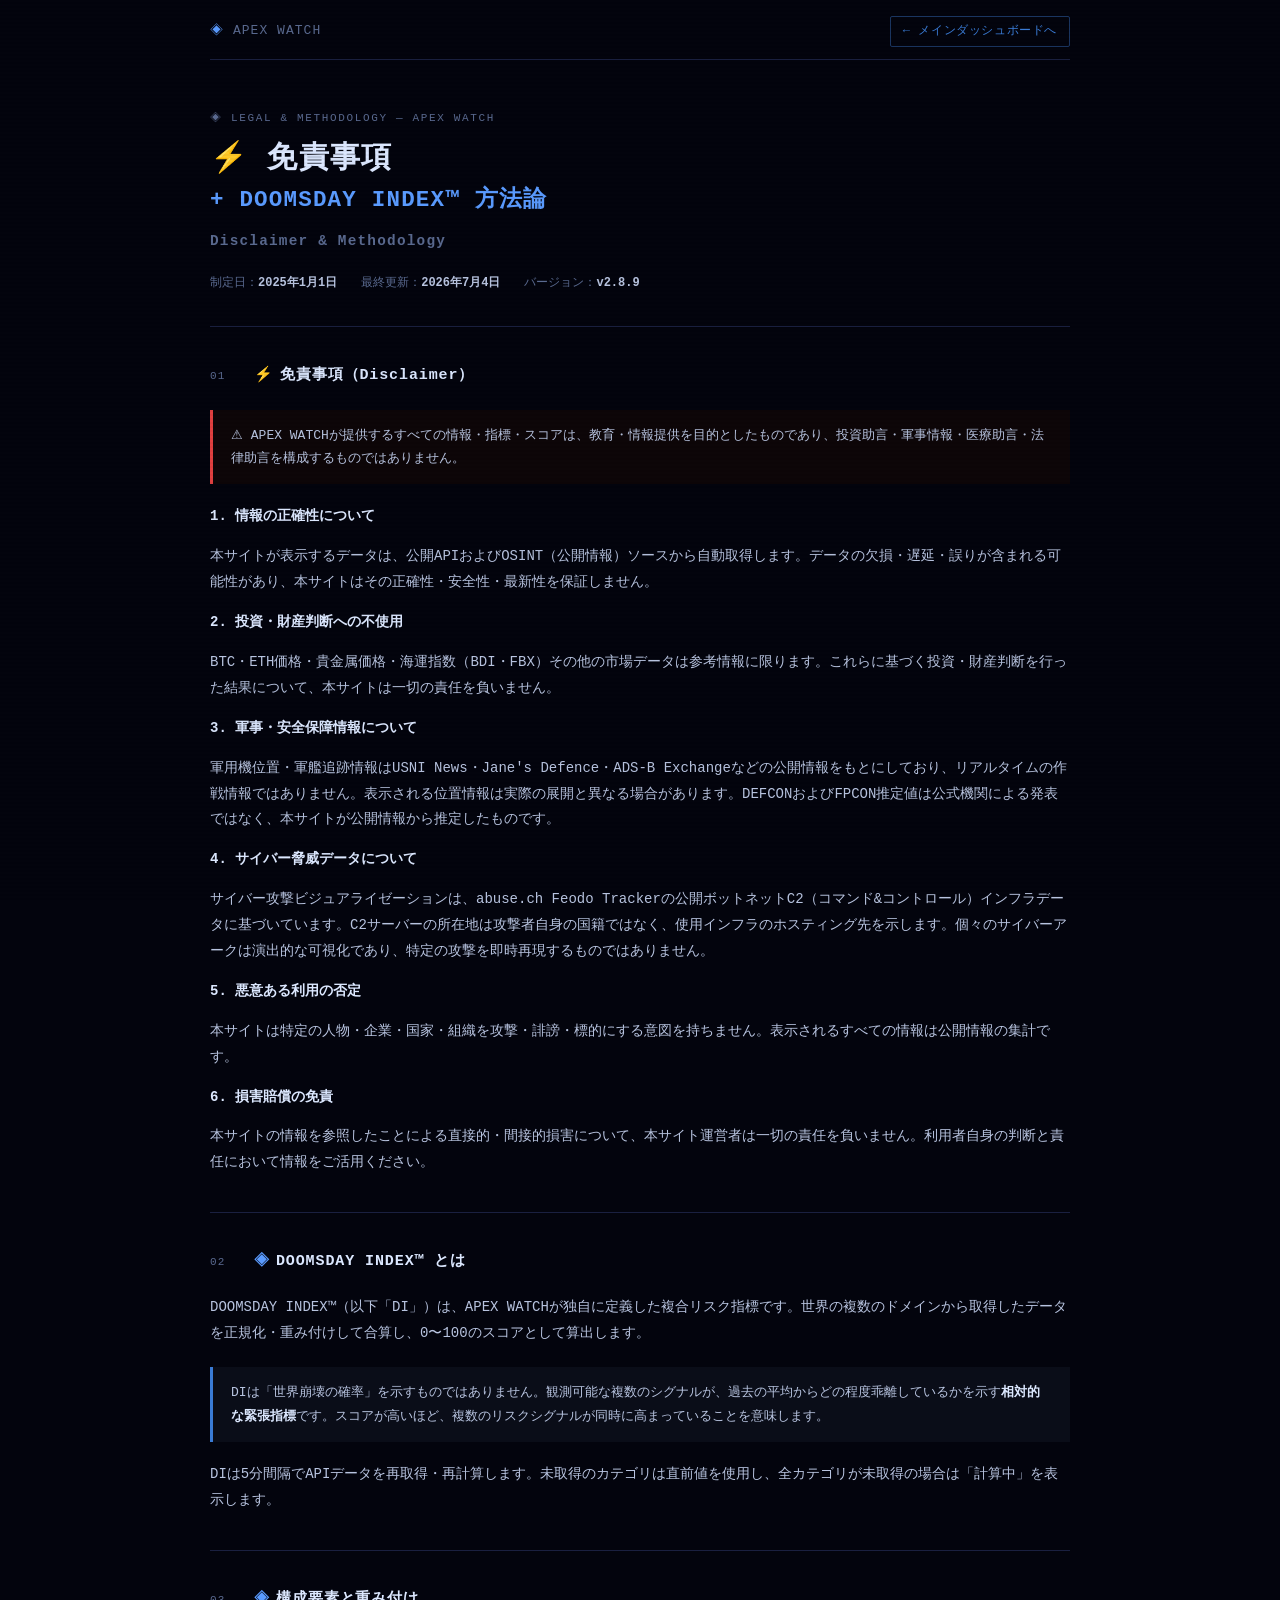
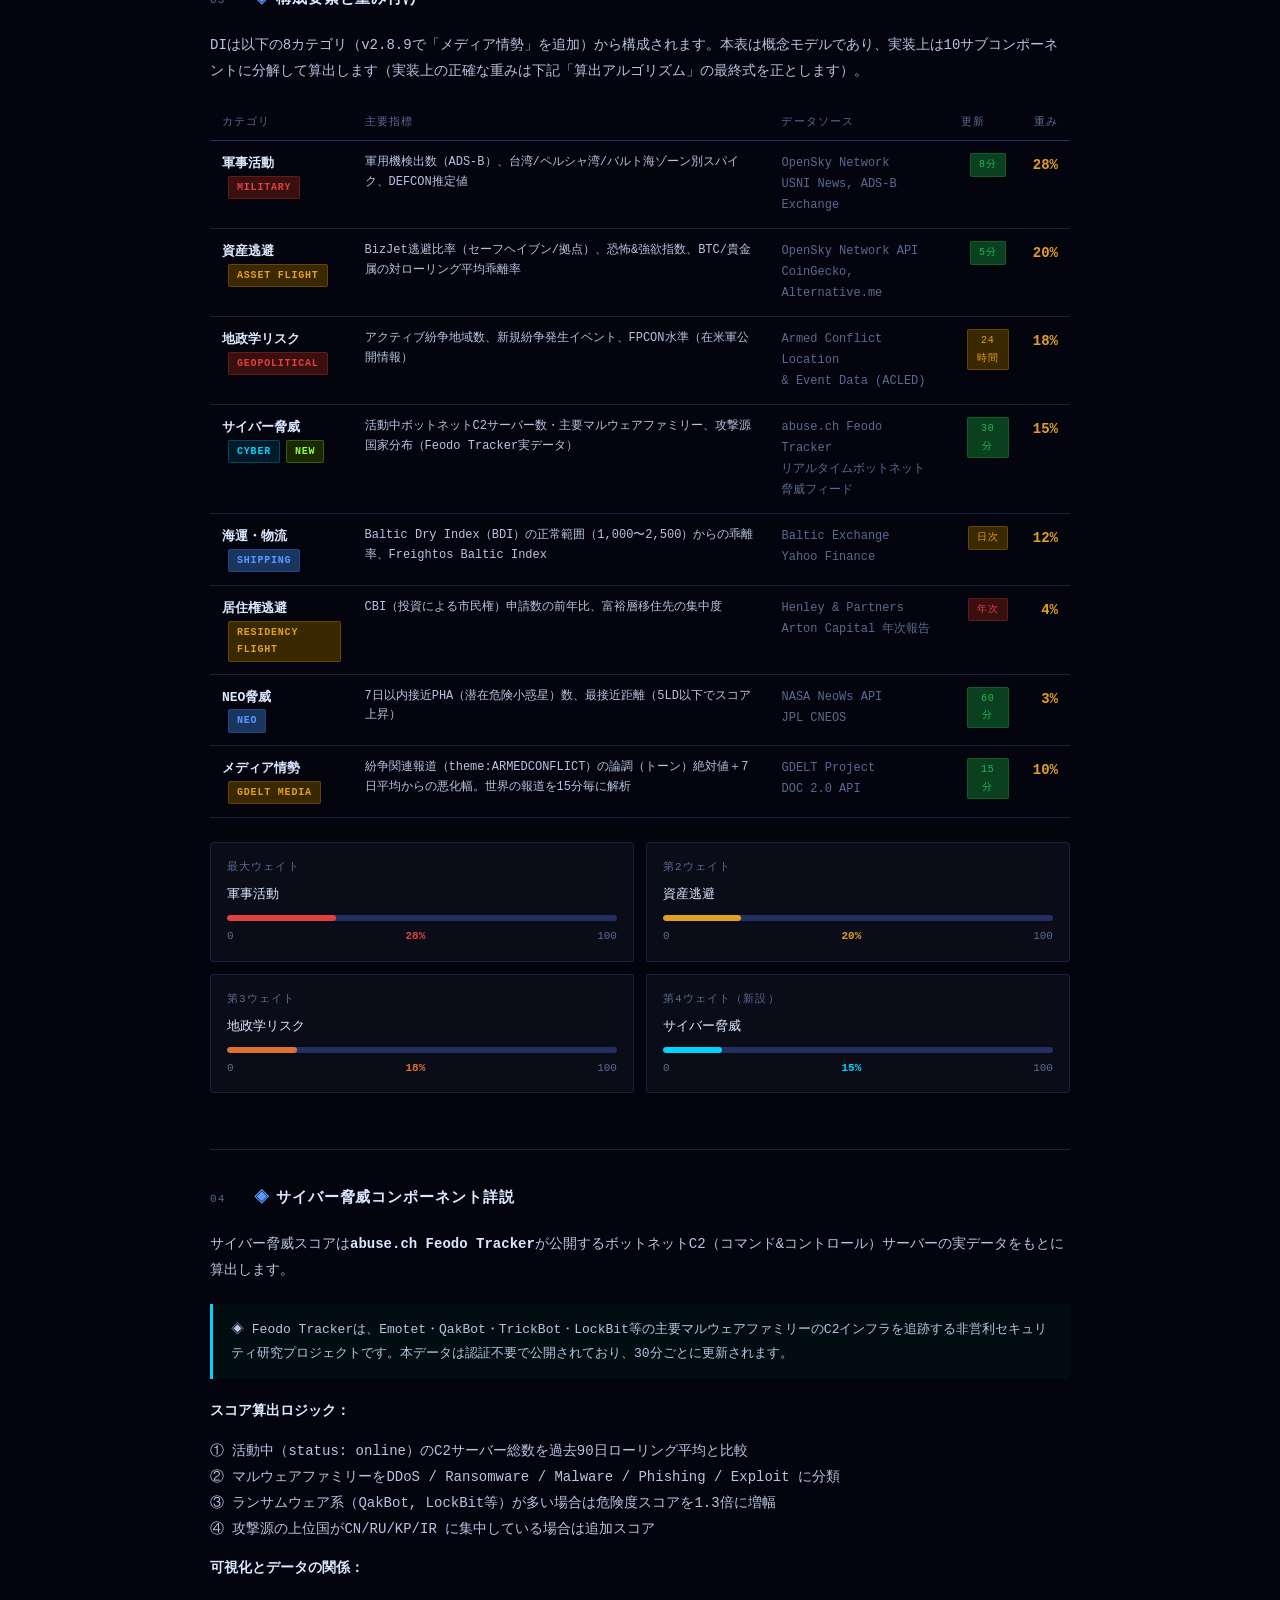
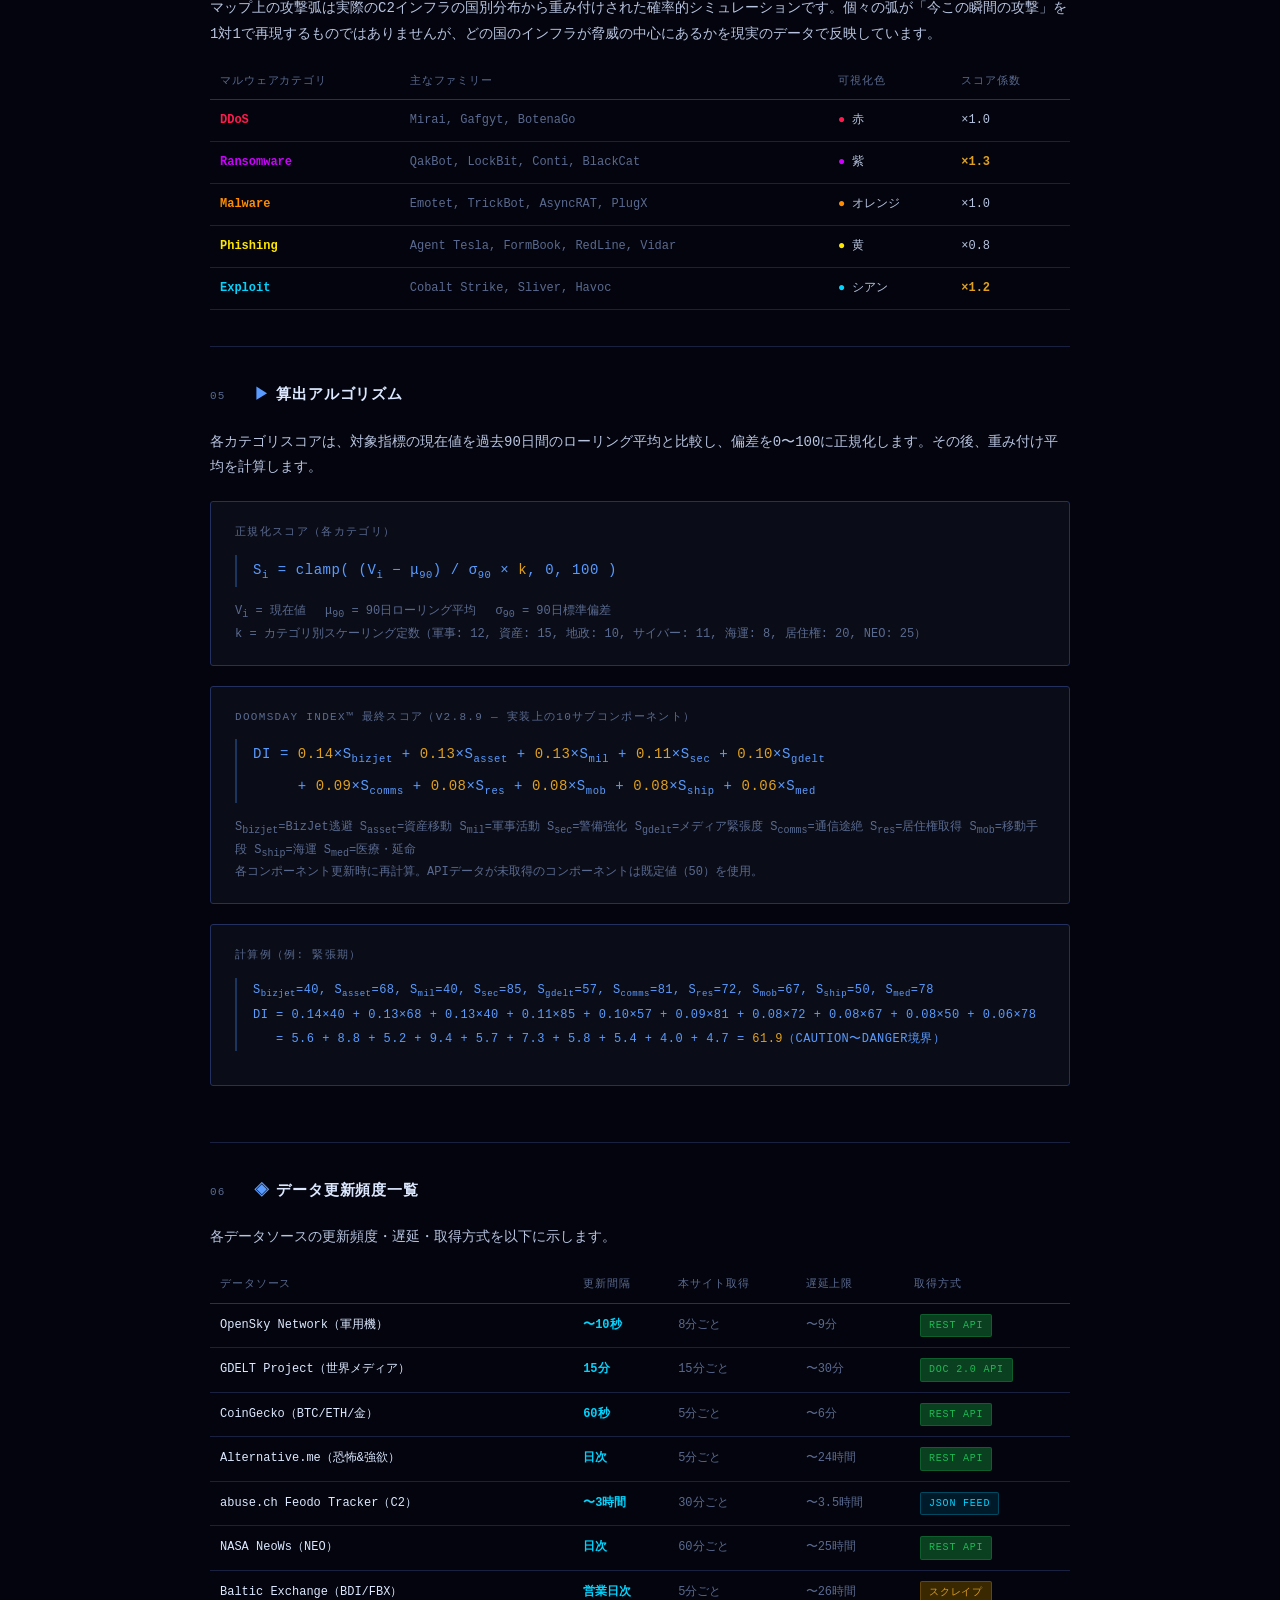
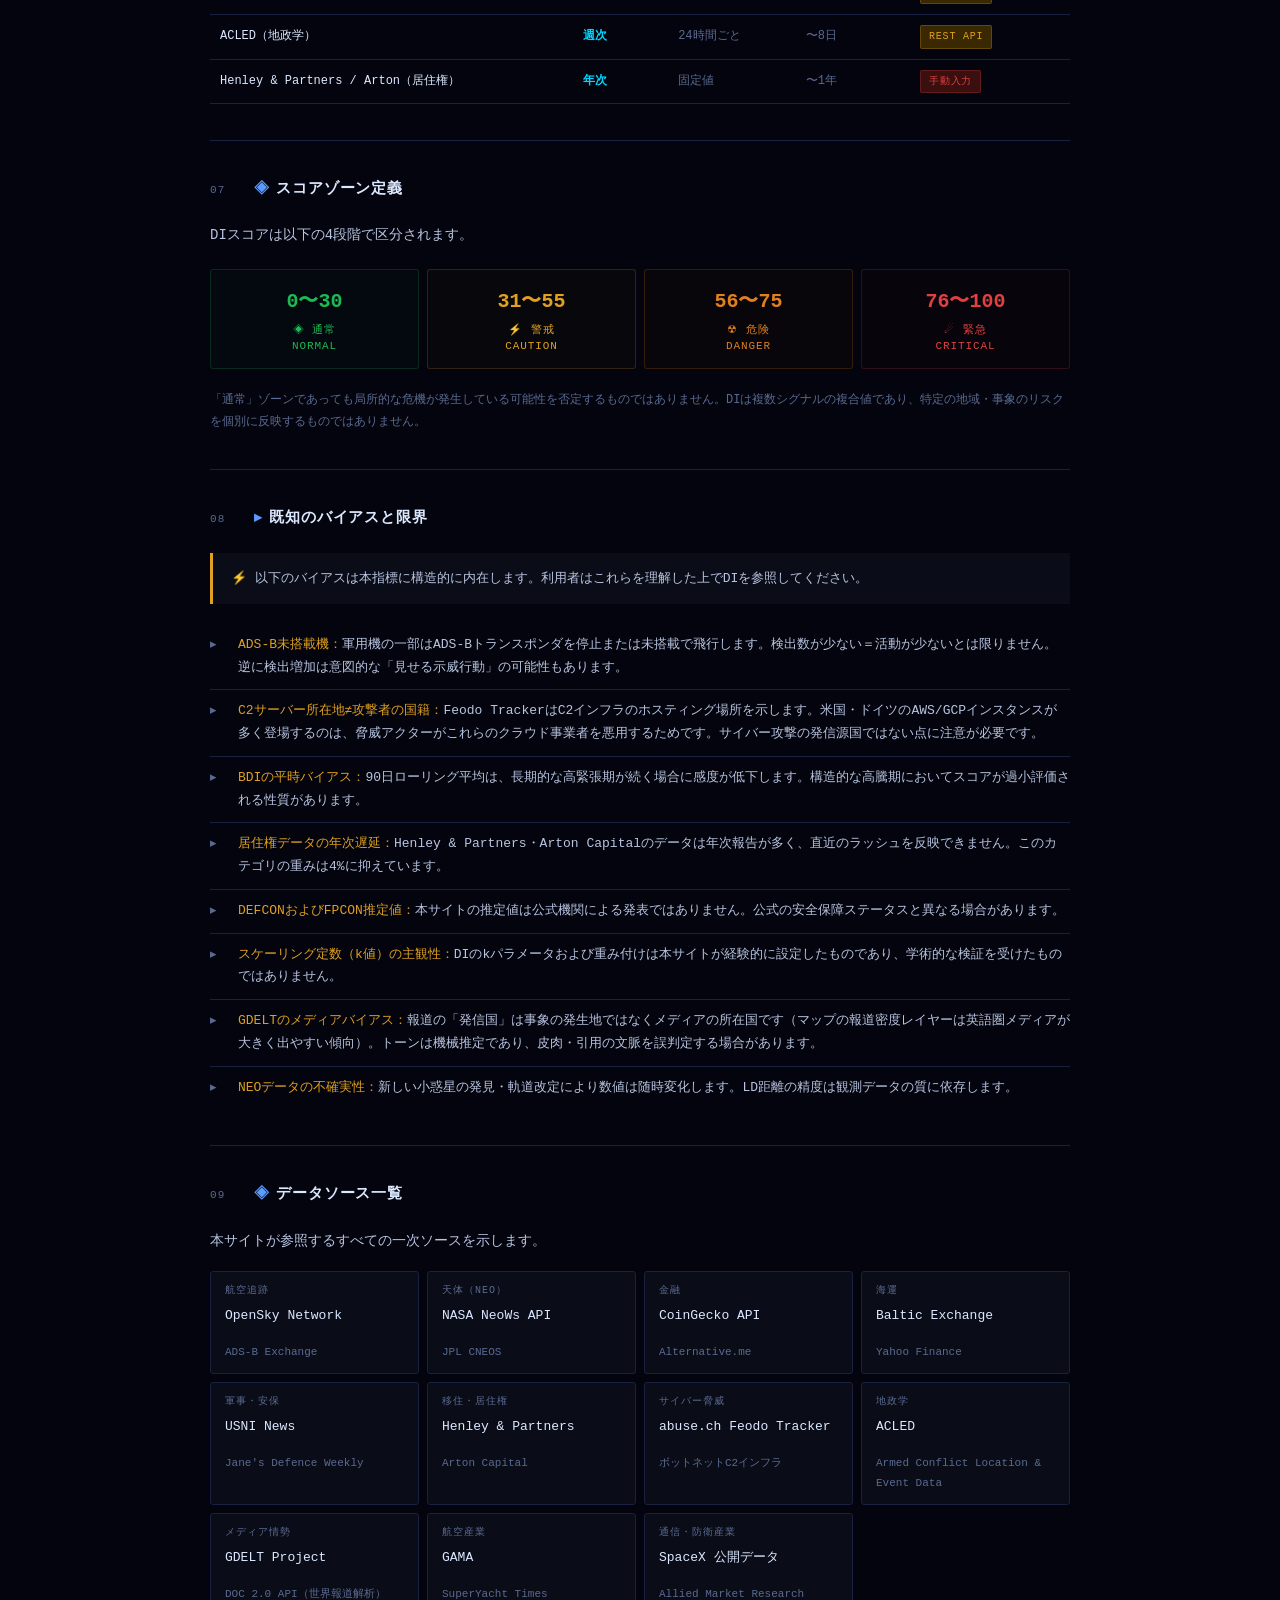
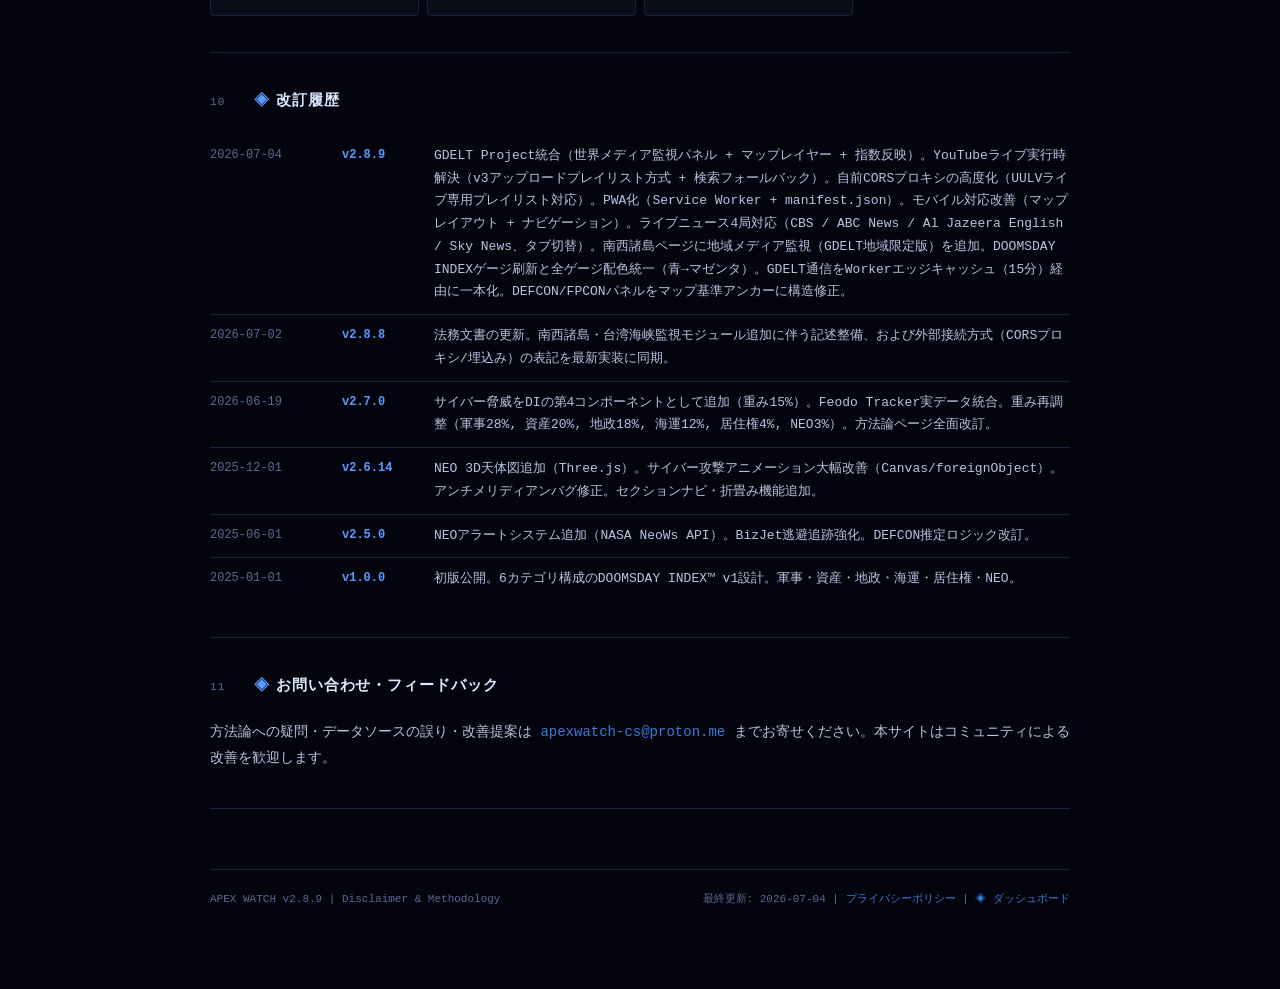
==== commit c92af634: "v2.8.9整合性アップデート(GDELT Worker一本化+DEFCON修正+法務同期) Co-Authored-By: Claude Haiku 4.5 <noreply@anthropic.c" ====
--- a/disclaimer.html
+++ b/disclaimer.html
@@ -267,7 +267,7 @@
     <span class="section-num">03</span>
     <h2 class="section-title"><span class="sym">◈</span>構成要素と重み付け</h2>
   </div>
-  <p>DIは以下の7カテゴリから構成されます。各カテゴリの重み（Weight）の合計は100%になります。</p>
+  <p>DIは以下の8カテゴリ（v2.8.9で「メディア情勢」を追加）から構成されます。本表は概念モデルであり、実装上は10サブコンポーネントに分解して算出します（実装上の正確な重みは下記「算出アルゴリズム」の最終式を正とします）。</p>
 
   <table class="index-table">
     <thead>
@@ -328,6 +328,13 @@
         <td class="col-src">NASA NeoWs API<br>JPL CNEOS</td>
         <td class="col-fresh"><span class="badge badge-green">60分</span></td>
         <td class="col-wt">3%</td>
+      </tr>
+      <tr>
+        <td class="col-name">メディア情勢<br><span class="badge badge-amber">GDELT Media</span></td>
+        <td class="col-desc">紛争関連報道（theme:ARMEDCONFLICT）の論調（トーン）絶対値＋7日平均からの悪化幅。世界の報道を15分毎に解析</td>
+        <td class="col-src">GDELT Project<br>DOC 2.0 API</td>
+        <td class="col-fresh"><span class="badge badge-green">15分</span></td>
+        <td class="col-wt">10%</td>
       </tr>
     </tbody>
   </table>
@@ -445,20 +452,24 @@
   </div>
 
   <div class="algo-block" style="margin-top:12px;">
-    <p class="algo-label">DOOMSDAY INDEX™ 最終スコア（v2.8.8）</p>
+    <p class="algo-label">DOOMSDAY INDEX™ 最終スコア（v2.8.9 — 実装上の10サブコンポーネント）</p>
     <div class="algo-formula">
-      DI = <em>0.28</em>×S<sub>mil</sub> + <em>0.20</em>×S<sub>asset</sub> + <em>0.18</em>×S<sub>geo</sub> + <em>0.15</em>×S<sub>cyber</sub><br>
-      &nbsp;&nbsp;&nbsp;&nbsp;&nbsp;+ <em>0.12</em>×S<sub>ship</sub> + <em>0.04</em>×S<sub>res</sub> + <em>0.03</em>×S<sub>neo</sub>
-    </div>
-    <p class="algo-note">算出は5分間隔。APIデータが未取得のカテゴリは直前値を使用。全カテゴリ未取得の場合は「計算中」を表示。</p>
+      DI = <em>0.14</em>×S<sub>bizjet</sub> + <em>0.13</em>×S<sub>asset</sub> + <em>0.13</em>×S<sub>mil</sub> + <em>0.11</em>×S<sub>sec</sub> + <em>0.10</em>×S<sub>gdelt</sub><br>
+      &nbsp;&nbsp;&nbsp;&nbsp;&nbsp;+ <em>0.09</em>×S<sub>comms</sub> + <em>0.08</em>×S<sub>res</sub> + <em>0.08</em>×S<sub>mob</sub> + <em>0.08</em>×S<sub>ship</sub> + <em>0.06</em>×S<sub>med</sub>
+    </div>
+    <p class="algo-note">
+      S<sub>bizjet</sub>=BizJet逃避 S<sub>asset</sub>=資産移動 S<sub>mil</sub>=軍事活動 S<sub>sec</sub>=警備強化 S<sub>gdelt</sub>=メディア緊張度
+      S<sub>comms</sub>=通信途絶 S<sub>res</sub>=居住権取得 S<sub>mob</sub>=移動手段 S<sub>ship</sub>=海運 S<sub>med</sub>=医療・延命<br>
+      各コンポーネント更新時に再計算。APIデータが未取得のコンポーネントは既定値（50）を使用。
+    </p>
   </div>
 
   <div class="algo-block" style="margin-top:12px;">
     <p class="algo-label">計算例（例: 緊張期）</p>
     <div class="algo-formula" style="font-size:12px; line-height:2;">
-      S<sub>mil</sub>=72, S<sub>asset</sub>=60, S<sub>geo</sub>=55, S<sub>cyber</sub>=48, S<sub>ship</sub>=30, S<sub>res</sub>=40, S<sub>neo</sub>=8<br>
-      DI = 0.28×72 + 0.20×60 + 0.18×55 + 0.15×48 + 0.12×30 + 0.04×40 + 0.03×8<br>
-      &nbsp;&nbsp;&nbsp;= 20.2 + 12.0 + 9.9 + 7.2 + 3.6 + 1.6 + 0.2 = <em>54.7</em>（CAUTION ゾーン）
+      S<sub>bizjet</sub>=40, S<sub>asset</sub>=68, S<sub>mil</sub>=40, S<sub>sec</sub>=85, S<sub>gdelt</sub>=57, S<sub>comms</sub>=81, S<sub>res</sub>=72, S<sub>mob</sub>=67, S<sub>ship</sub>=50, S<sub>med</sub>=78<br>
+      DI = 0.14×40 + 0.13×68 + 0.13×40 + 0.11×85 + 0.10×57 + 0.09×81 + 0.08×72 + 0.08×67 + 0.08×50 + 0.06×78<br>
+      &nbsp;&nbsp;&nbsp;= 5.6 + 8.8 + 5.2 + 9.4 + 5.7 + 7.3 + 5.8 + 5.4 + 4.0 + 4.7 = <em>61.9</em>（CAUTION〜DANGER境界）
     </div>
   </div>
 </section>
@@ -481,6 +492,13 @@
         <td class="freq-lag">8分ごと</td>
         <td class="freq-lag">〜9分</td>
         <td class="freq-mode"><span class="badge badge-green">REST API</span></td>
+      </tr>
+      <tr>
+        <td class="freq-source">GDELT Project（世界メディア）</td>
+        <td class="freq-rate">15分</td>
+        <td class="freq-lag">15分ごと</td>
+        <td class="freq-lag">〜30分</td>
+        <td class="freq-mode"><span class="badge badge-green">DOC 2.0 API</span></td>
       </tr>
       <tr>
         <td class="freq-source">CoinGecko（BTC/ETH/金）</td>
@@ -581,6 +599,7 @@
     <li><span class="em">居住権データの年次遅延：</span>Henley &amp; Partners・Arton Capitalのデータは年次報告が多く、直近のラッシュを反映できません。このカテゴリの重みは4%に抑えています。</li>
     <li><span class="em">DEFCONおよびFPCON推定値：</span>本サイトの推定値は公式機関による発表ではありません。公式の安全保障ステータスと異なる場合があります。</li>
     <li><span class="em">スケーリング定数（k値）の主観性：</span>DIのkパラメータおよび重み付けは本サイトが経験的に設定したものであり、学術的な検証を受けたものではありません。</li>
+    <li><span class="em">GDELTのメディアバイアス：</span>報道の「発信国」は事象の発生地ではなくメディアの所在国です（マップの報道密度レイヤーは英語圏メディアが大きく出やすい傾向）。トーンは機械推定であり、皮肉・引用の文脈を誤判定する場合があります。</li>
     <li><span class="em">NEOデータの不確実性：</span>新しい小惑星の発見・軌道改定により数値は随時変化します。LD距離の精度は観測データの質に依存します。</li>
   </ul>
 </section>
@@ -601,6 +620,7 @@
     <div class="ds-card"><p class="ds-cat">移住・居住権</p><p class="ds-name">Henley &amp; Partners</p><p class="ds-sub">Arton Capital</p></div>
     <div class="ds-card"><p class="ds-cat">サイバー脅威</p><p class="ds-name">abuse.ch Feodo Tracker</p><p class="ds-sub">ボットネットC2インフラ</p></div>
     <div class="ds-card"><p class="ds-cat">地政学</p><p class="ds-name">ACLED</p><p class="ds-sub">Armed Conflict Location &amp; Event Data</p></div>
+    <div class="ds-card"><p class="ds-cat">メディア情勢</p><p class="ds-name">GDELT Project</p><p class="ds-sub">DOC 2.0 API（世界報道解析）</p></div>
     <div class="ds-card"><p class="ds-cat">航空産業</p><p class="ds-name">GAMA</p><p class="ds-sub">SuperYacht Times</p></div>
     <div class="ds-card"><p class="ds-cat">通信・防衛産業</p><p class="ds-name">SpaceX 公開データ</p><p class="ds-sub">Allied Market Research</p></div>
   </div>
@@ -616,7 +636,7 @@
     <div class="cl-item">
       <span class="cl-date">2026-07-04</span>
       <span class="cl-ver">v2.8.9</span>
-      <span class="cl-notes">GDELT Project統合（世界メディア監視パネル + マップレイヤー + 指数反映）。YouTubeライブ実行時解決（v3アップロードプレイリスト方式 + 検索フォールバック）。自前CORSプロキシの高度化（UULVライブ専用プレイリスト対応）。PWA化（Service Worker + manifest.json）。モバイル対応改善（マップレイアウト + ナビゲーション）。</span>
+      <span class="cl-notes">GDELT Project統合（世界メディア監視パネル + マップレイヤー + 指数反映）。YouTubeライブ実行時解決（v3アップロードプレイリスト方式 + 検索フォールバック）。自前CORSプロキシの高度化（UULVライブ専用プレイリスト対応）。PWA化（Service Worker + manifest.json）。モバイル対応改善（マップレイアウト + ナビゲーション）。ライブニュース4局対応（CBS / ABC News / Al Jazeera English / Sky News、タブ切替）。南西諸島ページに地域メディア監視（GDELT地域限定版）を追加。DOOMSDAY INDEXゲージ刷新と全ゲージ配色統一（青→マゼンタ）。GDELT通信をWorkerエッジキャッシュ（15分）経由に一本化。DEFCON/FPCONパネルをマップ基準アンカーに構造修正。</span>
     </div>
     <div class="cl-item">
       <span class="cl-date">2026-07-02</span>
